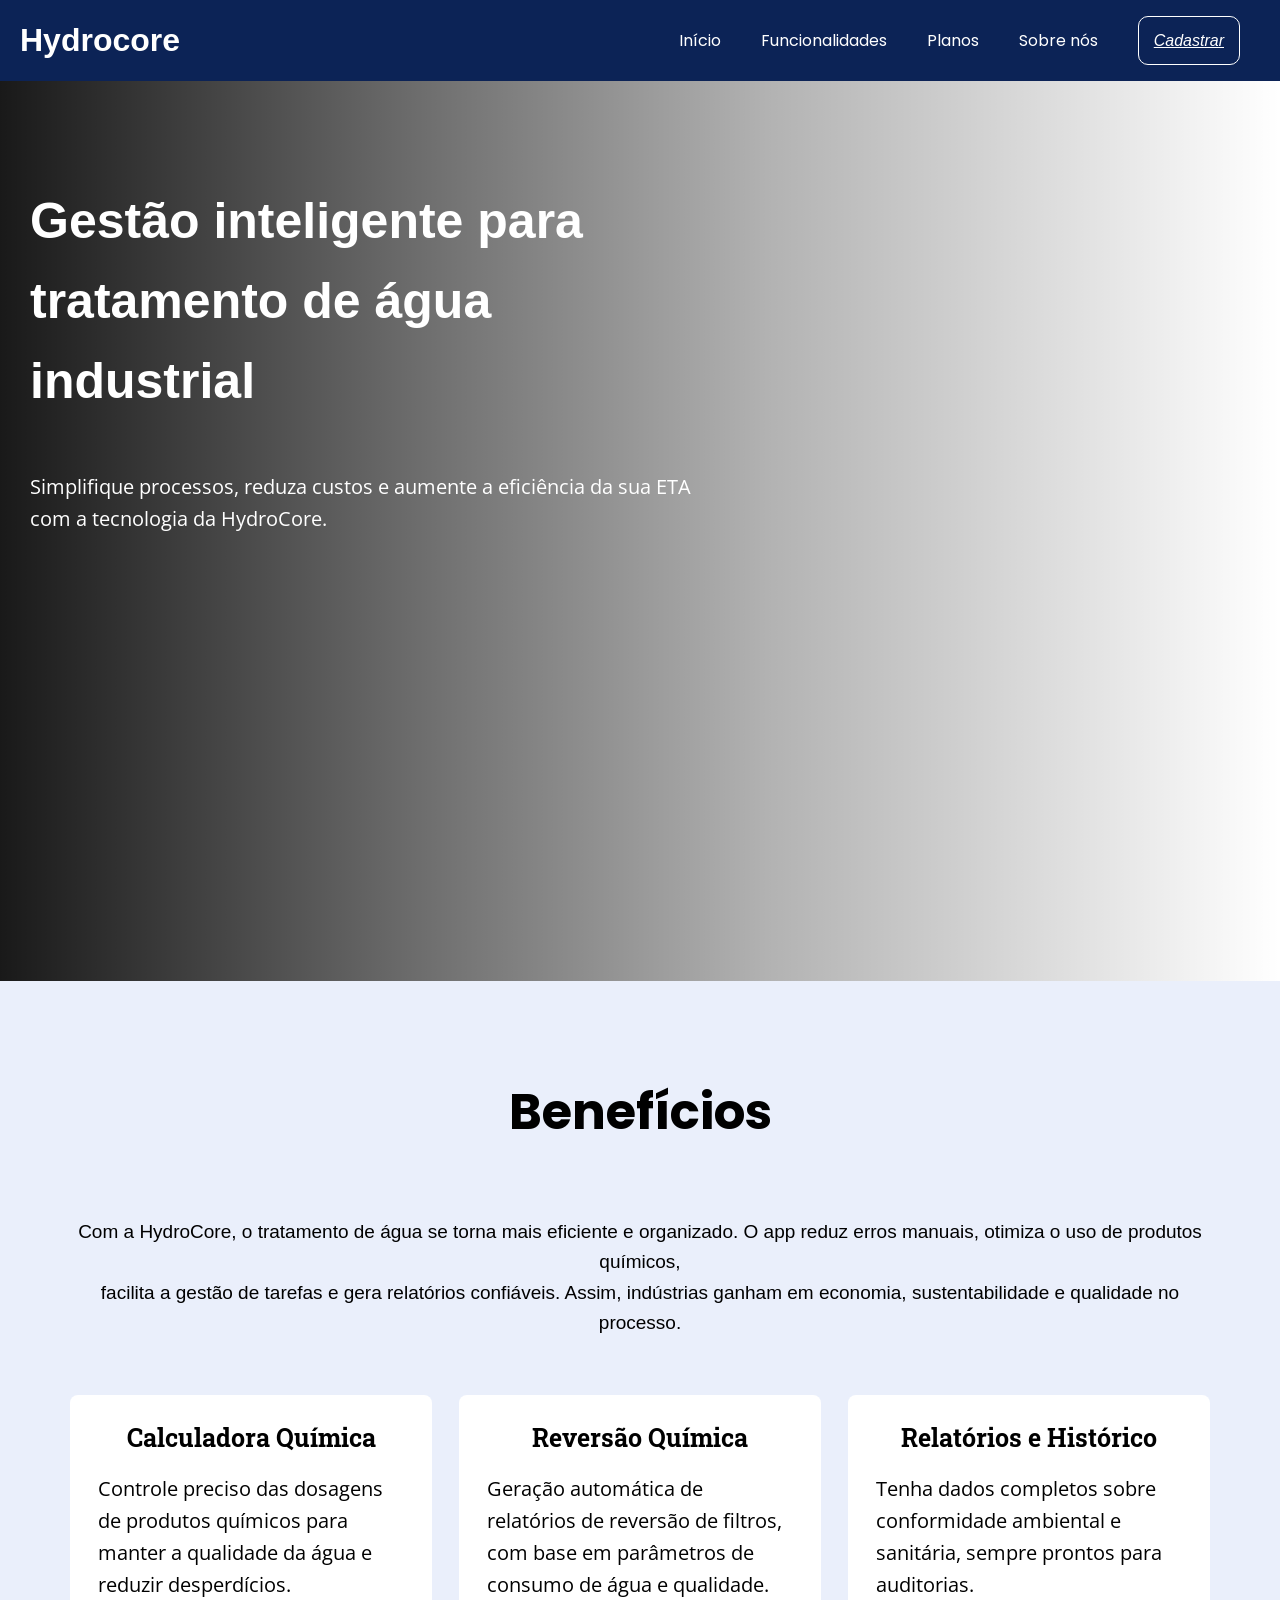
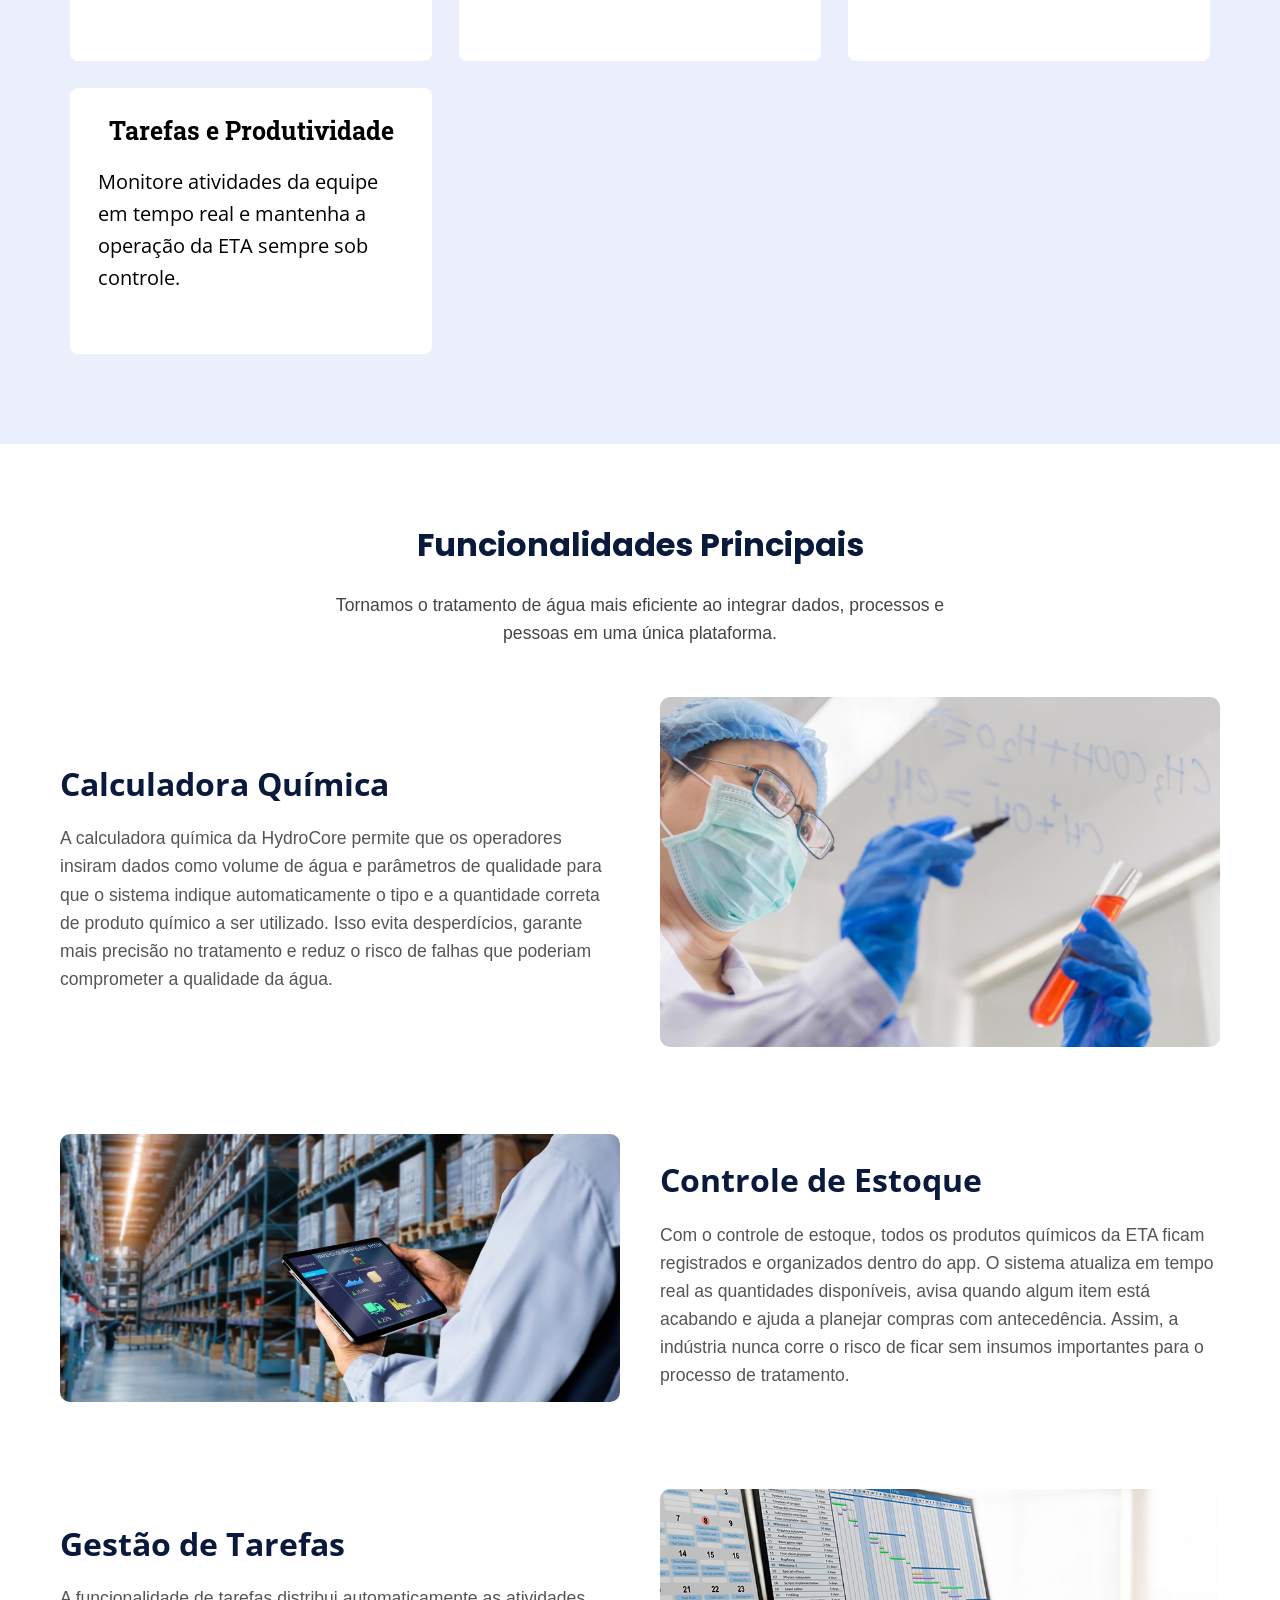
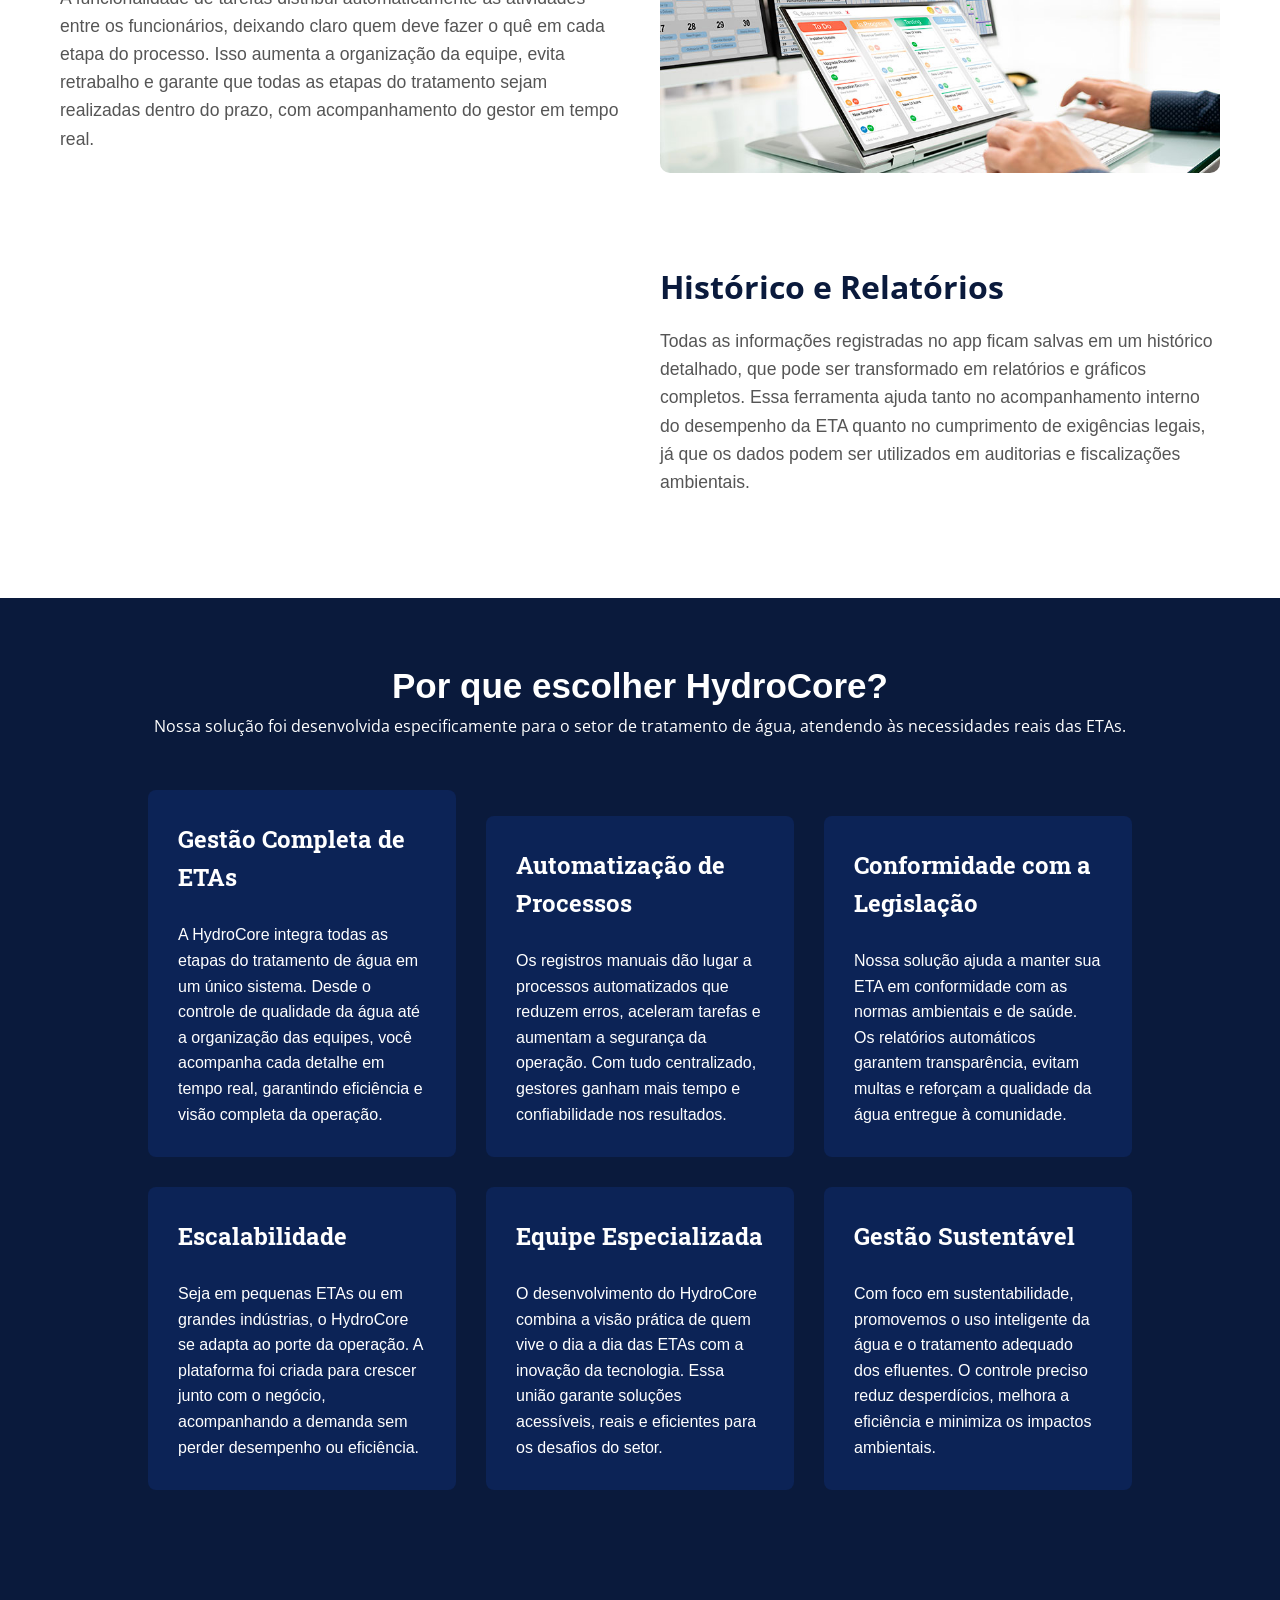
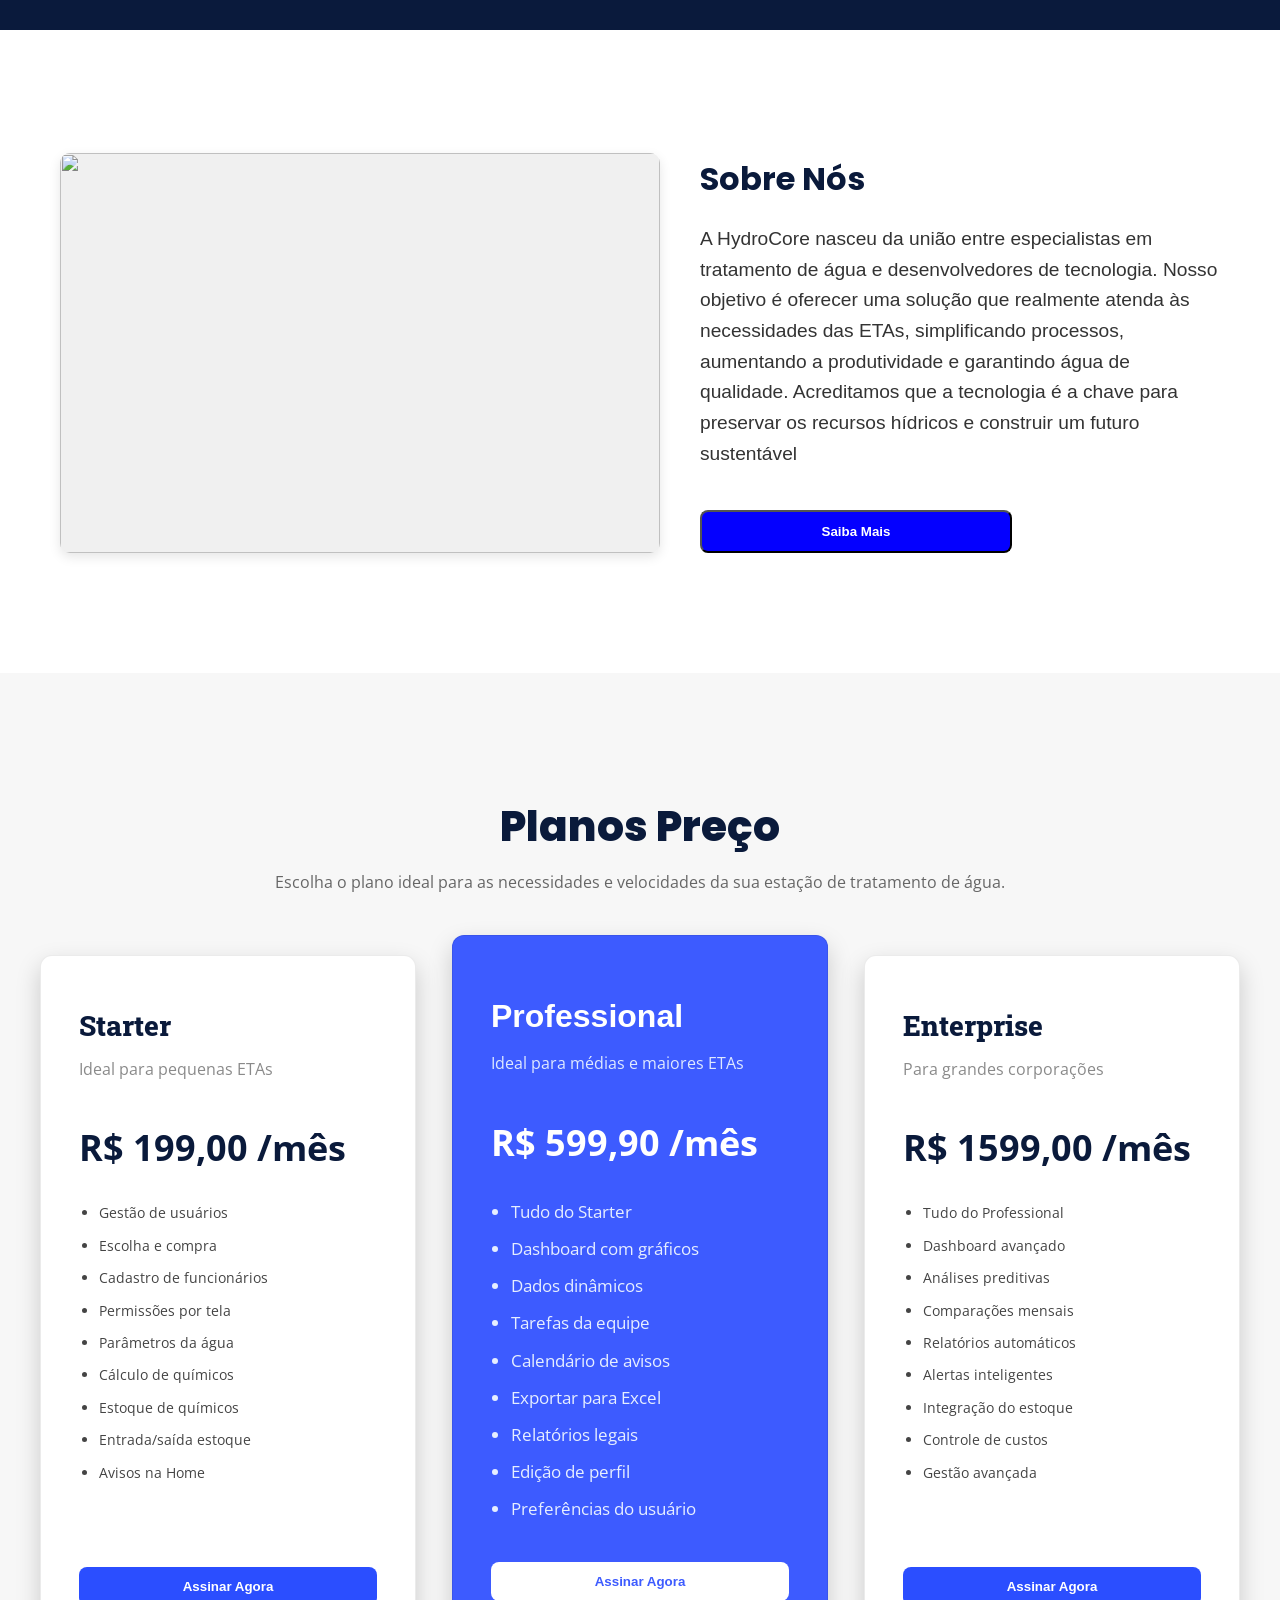
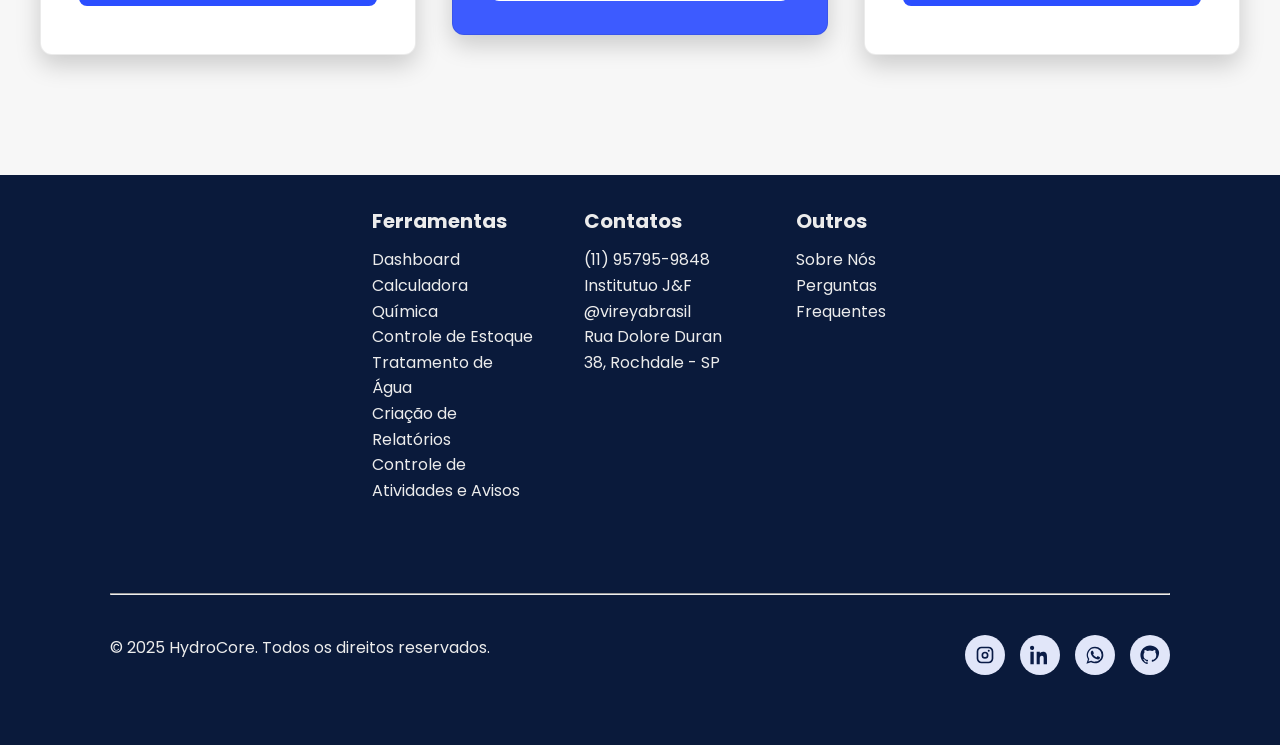
==== index.html @ a2db0eb3 "Corrigindo sobre nos do rodape" ====
<!DOCTYPE html>
<html lang="pt-br">

<head>
    <meta charset="UTF-8">
    <meta name="viewport" content="width=device-width, initial-scale=1.0">
    <title>Vireya | HydroCore</title>
    <link rel="stylesheet" href="assets/css/style.css">
</head>

<body>
    <header>
        <div class="title-logo">
            <h1>Hydrocore</h1>
        </div>
        <div class="topics-head" id="menu">
            <nav>
                <ul>
                    <li><a href="#">Início</a></li>  
                    <li><a href="#funcionalidade-title">Funcionalidades</a></li> 
                    <li><a href="#planos">Planos</a></li>
                    <li><a href="#sobre-nos">Sobre nós</a></li>
                    <li><a id="bottom-cadastro" href="#">Cadastrar</a></li>
                </ul>
            </nav>
        </div>
        <button id="btn-hamb">☰</button>
    </header>
    <main>
        <div class="frame-img">
            <div id="introducao">
                <div class="container-block">
                    <h2>Gestão inteligente para tratamento de água industrial</h2>
                    <p>Simplifique processos, reduza custos e aumente a eficiência da sua ETA com a tecnologia da
                        HydroCore.</p>
                </div>
            </div>
        </div>


        <div id="beneficios">
            <h2>Benefícios</h2>
            <p id="text-expln">Com a HydroCore, o tratamento de água se torna mais eficiente e organizado. O app reduz
                erros manuais, otimiza o uso de produtos químicos, <br>
                facilita a gestão de tarefas e gera relatórios confiáveis. Assim, indústrias ganham em economia,
                sustentabilidade e qualidade no processo.</p>
            <div class="container-beneficios">
                <div class="container-caixa">
                    <h3>Calculadora Química</h3>
                    <p>Controle preciso das dosagens de produtos químicos para manter a qualidade da água e reduzir
                        desperdícios.</p>
                </div>
                <div class="container-caixa">
                    <h3>Reversão Química</h3>
                    <p>Geração automática de relatórios de reversão de filtros, com base em parâmetros de consumo de
                        água e qualidade.</p>
                </div>
                <div class="container-caixa">
                    <h3>Relatórios e Histórico</h3>
                    <p>Tenha dados completos sobre conformidade ambiental e sanitária, sempre prontos para auditorias.
                    </p>
                </div>
                <div class="container-caixa">
                    <h3>Tarefas e Produtividade</h3>
                    <p>Monitore atividades da equipe em tempo real e mantenha a operação da ETA sempre sob controle.</p>
                </div>
            </div>
        </div>

        <section class="funcionalidades-section">
            <h2 id="funcionalidade-title">Funcionalidades Principais</h2>
            <p id="funcionalidade-sub">Tornamos o tratamento de água mais eficiente ao integrar dados, processos e
                pessoas em uma única plataforma.</p>
            <div class="container-funcoes">
                <div class="linha-img-dir">
                    <div id="infos">
                        <h2>Calculadora Química</h2>
                        <p>A calculadora química da HydroCore permite que os operadores insiram dados como volume de
                            água e parâmetros de qualidade
                            para que o sistema indique automaticamente o tipo e a quantidade correta de produto químico
                            a ser utilizado. Isso evita desperdícios,
                            garante mais precisão no tratamento e reduz o risco de falhas que poderiam comprometer a
                            qualidade da água.</p>
                    </div>
                    <div id="img">
                        <img src="assets\imgs\6853976-uma-cientista-asiatica-esta-escrevendo-a-formula-para-calcular-quimica-em-vidro-transparente-em-laboratorio-gratis-foto.jpg" alt="mulher fazendo calculos com quimicos">
                    </div>
                </div>
                <div class="linha-img reverse">
                    <div id="infos">
                        <h2>Controle de Estoque</h2>
                        <p>Com o controle de estoque, todos os produtos químicos da ETA ficam registrados e organizados
                            dentro do app.
                            O sistema atualiza em tempo real as quantidades disponíveis, avisa quando algum item está
                            acabando e ajuda a planejar compras com antecedência.
                            Assim, a indústria nunca corre o risco de ficar sem insumos importantes para o processo de
                            tratamento.</p>
                    </div>
                    <div id="img">
                        <img src="assets\imgs\Sistema-de-gestao-de-estoque-1024x489.jpg.webp" alt="Homen com tablete em um armazem de estoque">
                    </div>
                </div>
                <div class="linha-img-dir">
                    <div id="infos">
                        <h2>Gestão de Tarefas</h2>
                        <p>A funcionalidade de tarefas distribui automaticamente as atividades entre os funcionários,
                            deixando claro quem deve fazer o quê em cada etapa do processo.
                            Isso aumenta a organização da equipe, evita retrabalho e garante que todas as etapas do
                            tratamento sejam realizadas dentro do prazo, com acompanhamento do gestor em tempo real.</p>
                    </div>
                    <div id="img">
                        <img src="assets\imgs\gestao-de-tarefas-em-telas-diferntes-para-acompanhamento-de-projeto.jpg" alt="pessoa fazendo gestão de atividades">
                    </div>
                </div>
                <div class="linha-img reverse">
                    <div id="infos">
                        <h2>Histórico e Relatórios</h2>
                        <p>Todas as informações registradas no app ficam salvas em um histórico detalhado, que pode ser
                            transformado em relatórios e gráficos completos.
                            Essa ferramenta ajuda tanto no acompanhamento interno do desempenho da ETA quanto no
                            cumprimento de exigências legais,
                            já que os dados podem ser utilizados em auditorias e fiscalizações ambientais.</p>
                    </div>
                    <div id="img">
                        <img src="assets/imgs/analyst-uses-computer-dashboard-data-600nw-2285412737.webp" alt="">
                    </div>
                </div>
            </div>
        </section>

        <section id="porque-section">
            <div id="porque">
                <h2>Por que escolher HydroCore?</h2>
                <p>Nossa solução foi desenvolvida especificamente para o setor de tratamento de água, atendendo às
                    necessidades reais das ETAs.</p>
                <div class="grid-porques">
                    <div class="block-porque">
                        <h3>Gestão Completa de ETAs</h3>
                        <br>
                        <p>A HydroCore integra todas as etapas do tratamento de água em um único sistema. Desde o
                            controle de qualidade da água até a organização das equipes, você acompanha cada detalhe em
                            tempo real, garantindo eficiência e visão completa da operação.</p>
                    </div>
                    <div class="block-porque">
                        <h3>Automatização de Processos</h3>
                        <br>
                        <p>Os registros manuais dão lugar a processos automatizados que reduzem erros, aceleram tarefas
                            e aumentam a segurança da operação. Com tudo centralizado, gestores ganham mais
                            tempo e confiabilidade nos resultados.</p>
                    </div>
                    <div class="block-porque">
                        <h3>Conformidade com a Legislação</h3>
                        <br>
                        <p>Nossa solução ajuda a manter sua ETA em conformidade com as normas ambientais e de saúde. Os
                            relatórios automáticos garantem transparência, evitam multas e reforçam a qualidade da água
                            entregue à comunidade.</p>
                    </div>
                    <div class="block-porque">
                        <h3>Escalabilidade</h3>
                        <br>
                        <p>Seja em pequenas ETAs ou em grandes indústrias, o HydroCore se adapta ao porte da operação. A
                            plataforma foi criada para crescer junto com o negócio, acompanhando a demanda sem perder
                            desempenho ou eficiência.</p>
                    </div>
                    <div class="block-porque">
                        <h3>Equipe Especializada</h3>
                        <br>
                        <p>O desenvolvimento do HydroCore combina a visão prática de quem vive o dia a dia das ETAs com
                            a inovação da tecnologia. Essa união garante soluções acessíveis, reais e eficientes para os
                            desafios do setor.</p>
                    </div>
                    <div class="block-porque">
                        <h3>Gestão Sustentável</h3>
                        <br>
                        <p>Com foco em sustentabilidade, promovemos o uso inteligente da água e o tratamento adequado
                            dos efluentes. O controle preciso reduz desperdícios, melhora a eficiência e minimiza os
                            impactos ambientais.</p>
                    </div>
                </div>
            </div>
        </section>


        <div id="sobre-nos">
            <img id="img-nos" src="assets/imgs/Imagem do WhatsApp de 2025-09-05 à(s) 16.04.10_f34500b8.jpg" alt="">
            <div class="sobrenos-content">
                <h2>Sobre Nós</h2>
                <p>A HydroCore nasceu da união entre especialistas em tratamento de água e desenvolvedores de
                    tecnologia. Nosso objetivo é oferecer uma solução que realmente atenda às necessidades das ETAs,
                    simplificando processos, aumentando a produtividade e garantindo água de qualidade. Acreditamos que
                    a tecnologia é a chave para preservar os recursos hídricos e construir um futuro sustentável</p>
                    <button id="bottom-saibamais">Saiba Mais</button>
        </div>
            
        </div>

        <div id="planos">
            <div class="container-planos">
                <h2>Planos Preço</h2>
                <p>Escolha o plano ideal para as necessidades e velocidades da sua estação de tratamento de água.</p>
                <div class="grid-planos">
                    <div class="card-assinar">
                        <h3>Starter</h3>
                        <p>Ideal para pequenas ETAs</p>
                        <p id="preco">R$ 199,00 /mês</p>
                        <ul>
                            <li>Gestão de usuários</li>
                            <li>Escolha e compra</li>
                            <li>Cadastro de funcionários</li>
                            <li>Permissões por tela</li>
                            <li>Parâmetros da água</li>
                            <li>Cálculo de químicos</li>
                            <li>Estoque de químicos</li>
                            <li>Entrada/saída estoque</li>
                            <li>Avisos na Home</li>
                        </ul>
                        <button>Assinar Agora</button>

                    </div>
                    <div class="card-assinar-highlit">
                        <h3>Professional</h3>
                        <p>Ideal para médias e maiores ETAs</p>
                        <p id="preco">R$ 599,90 /mês</p>
                        <ul>
                            <li>Tudo do Starter</li>
                            <li>Dashboard com gráficos</li>
                            <li>Dados dinâmicos</li>
                            <li>Tarefas da equipe</li>
                            <li>Calendário de avisos</li>
                            <li>Exportar para Excel</li>
                            <li>Relatórios legais</li>
                            <li>Edição de perfil</li>
                            <li>Preferências do usuário</li>
                        </ul>
                        <button>Assinar Agora</button>
                    </div>

                    <div class="card-assinar">
                        <h3>Enterprise</h3>
                        <p>Para grandes corporações</p>
                        <p id="preco">R$ 1599,00 /mês</p>
                        <ul>
                            <li>Tudo do Professional</li>
                            <li>Dashboard avançado</li>
                            <li>Análises preditivas</li>
                            <li>Comparações mensais</li>
                            <li>Relatórios automáticos</li>
                            <li>Alertas inteligentes</li>
                            <li>Integração do estoque</li>
                            <li>Controle de custos</li>
                            <li>Gestão avançada</li>
                        </ul>
                        <button>Assinar Agora</button>
                    </div>
                </div>
            </div>
        </div>

    </main>


    <footer>
        <div class="grid-footer">
            <div class="links-grid">
                <img id="img-foot" src="assets/imgs/Group 1.png" alt="">
                <nav id="nav-footer">
                    <p id="title-points">Ferramentas</p>
                    <ul>
                        <li>Dashboard</li>
                        <li>Calculadora Química</li>
                        <li>Controle de Estoque</li>
                        <li>Tratamento de Água</li>
                        <li>Criação de Relatórios</li>
                        <li>Controle de Atividades e Avisos</li>
                    </ul>
                </nav>
                <nav id="nav-footer">
                    <p id="title-points">Contatos</p>
                    <ul>
                        <li>(11) 95795-9848</li>
                        <li>Institutuo J&F</li>
                        <li>@vireyabrasil</li>
                        <li>Rua Dolore Duran 38, Rochdale - SP</li>
                    </ul>
                </nav>
                
                <nav id="nav-footer">
                    <p id="title-points">Outros</p>
                    <ul>
                        <li>Sobre Nós</li>
                        <li>Perguntas Frequentes</li>

                    </ul>
            </div>

            <hr>
            <div class="rodape-footer">
                <div id="direitos-cont">
                    <p>© 2025 HydroCore. Todos os direitos reservados.</p>
                </div>
                <div id="icones-midias">
                    <div id="dist-icon">
                        <a href="https://instagram.com" id="icon" target="_blank" class="icon">
                            <svg xmlns="http://www.w3.org/2000/svg" viewBox="0 0 24 24">
                                <path
                                    d="M7.8 2h8.4A5.8 5.8 0 0 1 22 7.8v8.4A5.8 5.8 0 0 1 16.2 22H7.8A5.8 5.8 0 0 1 2 16.2V7.8A5.8 5.8 0 0 1 7.8 2Zm0 2C6 4 4 6 4 7.8v8.4C4 18 6 20 7.8 20h8.4c1.8 0 3.8-2 3.8-3.8V7.8C20 6 18 4 16.2 4H7.8Zm8.7 1.6a1.2 1.2 0 1 1 0 2.4 1.2 1.2 0 0 1 0-2.4Zm-4.5 2.4a4.2 4.2 0 1 1 0 8.4 4.2 4.2 0 0 1 0-8.4Zm0 2a2.2 2.2 0 1 0 0 4.4 2.2 2.2 0 0 0 0-4.4Z" />
                            </svg>
                        </a>
                    </div>

                    <!-- LinkedIn -->
                    <div id="dist-icon">
                        <a href="https://linkedin.com" id="icon" target="_blank" class="icon">
                            <svg xmlns="http://www.w3.org/2000/svg" viewBox="0 0 24 24">
                                <path
                                    d="M4.98 3.5c0 1.38-1.11 2.5-2.48 2.5A2.5 2.5 0 0 1 0 3.5C0 2.12 1.11 1 2.5 1S5 2.12 5 3.5zM.5 23h4V7.98h-4V23zM8 7.98h3.8v2.06h.05c.53-1 1.83-2.06 3.77-2.06 4.03 0 4.77 2.65 4.77 6.1V23h-4v-6.52c0-1.56-.03-3.57-2.17-3.57-2.18 0-2.51 1.7-2.51 3.46V23H8V7.98z" />
                            </svg>
                        </a>
                    </div>

                    <!-- WhatsApp -->
                    <div id="dist-icon">
                        <a href="https://wa.me/5511999999999" id="icon" target="_blank" class="icon">
                            <svg xmlns="http://www.w3.org/2000/svg" viewBox="0 0 24 24">
                                <path
                                    d="M17.47 14.3c-.27-.14-1.63-.8-1.88-.9-.25-.09-.43-.14-.62.14-.19.27-.71.9-.88 1.08-.16.18-.33.2-.6.07-.27-.14-1.14-.42-2.18-1.35-.8-.71-1.34-1.6-1.5-1.87-.16-.27-.02-.42.12-.55.12-.12.27-.33.41-.49.14-.16.18-.27.27-.45.09-.18.05-.34-.02-.48-.07-.14-.62-1.5-.85-2.05-.22-.53-.45-.46-.62-.47h-.53c-.18 0-.48.07-.73.34-.25.27-.96.94-.96 2.3 0 1.36.98 2.67 1.12 2.85.14.18 1.93 2.95 4.68 4.14.65.28 1.15.45 1.55.58.65.21 1.23.18 1.69.11.52-.08 1.63-.67 1.86-1.31.23-.64.23-1.19.16-1.31-.07-.12-.25-.2-.52-.34ZM12.01 2a9.95 9.95 0 0 0-8.5 15.1l-1.8 5.28 5.44-1.78a9.96 9.96 0 0 0 4.86 1.23h.01c5.5 0 9.97-4.47 9.98-9.96A9.95 9.95 0 0 0 12 2Zm0 18.2c-1.53 0-3.04-.41-4.36-1.18l-.31-.18-3.23 1.05 1.06-3.12-.2-.32A7.96 7.96 0 0 1 12 4.03a7.95 7.95 0 0 1 0 15.9Z" />
                            </svg>
                        </a>
                    </div>

                    <!-- GitHub -->
                    <div id="dist-icon">
                        <a href="https://github.com" target="_blank" id="icon" class="icon">
                            <svg xmlns="http://www.w3.org/2000/svg" viewBox="0 0 24 24">
                                <path
                                    d="M12 .5C5.7.5.5 5.7.5 12c0 5.1 3.3 9.4 7.9 10.9.6.1.8-.2.8-.5v-1.7c-3.2.7-3.9-1.5-3.9-1.5-.5-1.3-1.2-1.7-1.2-1.7-1-.7.1-.7.1-.7 1.1.1 1.7 1.2 1.7 1.2 1 .1.7 2.2 3.7 1.6v-1.6c-2.6-.3-5.3-1.3-5.3-6 0-1.3.5-2.3 1.2-3.2-.1-.3-.5-1.4.1-2.9 0 0 1-.3 3.3 1.2a11.5 11.5 0 0 1 6 0c2.3-1.5 3.3-1.2 3.3-1.2.6 1.5.2 2.6.1 2.9.8.9 1.2 1.9 1.2 3.2 0 4.7-2.7 5.7-5.3 6v1.7c0 .3.2.6.8.5 4.6-1.5 7.9-5.8 7.9-10.9C23.5 5.7 18.3.5 12 .5Z" />
                            </svg>
                        </a>
                    </div>
                </div>
            </div>

        </div>
    </footer>
</body>

</html>
<script>
    const btn = document.getElementById("btn-hamb");
    const menu = document.getElementById("menu");

    btn.addEventListener("click", () => {
        menu.classList.toggle("mostrar");
    });
</script>
---- assets/css/style.css ----
@import url('https://fonts.googleapis.com/css2?family=Montserrat:wght@400;700&family=Open+Sans:wght@300;400;600&family=Poppins:wght@400;700&family=Lora:wght@400;700&family=Roboto+Slab:wght@400;600&display=swap');


:root{
    --azul-escuro: #0a1a3c;
    --branco: #f0f0f0;
}

*{
    margin: 0;
    padding: 0;
    top: 0;
    box-sizing: border-box;

}
html {
    scroll-behavior: smooth;
}  

h1,
h2,
h3,
h4,
h5,
h6 {
    font-family: 'Arial', serif;
    margin-top: 0;
}
body{
    line-height: 1.6;
    font-family: 'Open Sans', sans-serif;
}



header{
    background-color:#0c2356;
    position: sticky;
    top: 0;
    display: flex;
    justify-content: space-between;
    align-items: center;
    padding: 15px 20px;
    color: white;
    z-index: 10; /* Para ficar sempre por cima*/
    font-family: 'Poppins', sans-serif;

}
#btn-hamb {
    font-size: 24px;
    background: none;
    border: none;
    color: white;
    cursor: pointer;
    display: none;
}

.topics-head ul{
    display: flex;
    justify-content: space-between;
    list-style: none;
    color: white;
}
.topics-head li{
   padding: 0 20px;
   text-decoration: none;
}
.topics-head a{
    text-decoration: none;
    color: white;
}
#bottom-cadastro{
    font-style: oblique;
    text-decoration: underline;
    padding: 15px;
    border: 1px white solid;
    border-radius: 10px;
    font-family: 'Outfit', sans-serif;
}
@media (max-width: 768px) {
    .topics-head {
        display: none;
        position: absolute;
        top: 70px;
        right: 20px;
        background:#0a1a3c;
        padding: 15px;
        border-radius: 10px;
    }

    .topics-head ul {
        flex-direction: column;
        gap: 10px;
    }

    #btn-hamb {
        display: block; 
    }

    .topics-head.mostrar {
        display: block; 
    }
}




.frame-img{
    background-image: url(/assets/imgs/fotoheader.png);
    background-color: rgba(0, 255, 255, 0);
    align-items: center;
    background-size: cover;
    background-position: center; 
    justify-content: center;
    align-items: center;  
    min-height: 100vh;

}

#introducao{
    background: linear-gradient(to right, rgba(0,0,0,0.9) 0%, rgba(0,0,0,0.6) 30%, rgba(0,0,0,0.3) 60%, rgba(0,0,0,0) 100%);
    color: white;
    width: 100%;
    height: 500px;
    min-height: 100vh;
}
.container-block{
    padding-top: 100px;
    padding-left: 30px;
    max-width: 700px;
     font-family: 'Lora', serif;
}
.container-block h2{
    font-size: 50px;
}
.container-block p{
    margin-top: 50px;
    font-size: 20px;
    font-family: 'Open Sans', sans-serif;
}



#beneficios{
    padding: 2% 70px 90px; /* Top, Left/Right, Bottom */
    text-align: center;
    background-color: #eaeffb; /* Cor de fundo igual ao do Código 2 */
    width: 100%;
}
#beneficios h2{
    font-size: 50px;
    font-family: 'Poppins', sans-serif;
    padding: 65px 0px;
}
#text-expln{
    font-size: 19px;
    font-family: Arial, sans-serif;


}
.container-beneficios{
    display: grid;
    grid-template-columns: repeat(auto-fit, minmax(280px, 1fr));
    gap: 27px;
    margin-top:5%;
}

.container-caixa{
    margin: auto;
    background-color: #fff;
    padding: 28px;
    border-radius: 8px;
    text-align: left;
    padding-bottom: 60px;
}
.container-caixa h3{
    font-size: 25px;
    font-family: 'Roboto Slab', serif;
    text-align: center;
    padding-bottom: 20px;
    line-height: 30px;

}

.container-caixa p {
    font-size: 20px;
    height: auto;
    overflow: hidden;

}


/* ======================= Funcionalidades ======================= */

.funcionalidades-section {
    max-width: 1200px;
    margin: 0 auto;
    padding: 60px 20px;
    font-family: Arial, sans-serif;
    padding-bottom: 8%;
}
  
.funcionalidades-section h2 {
    font-size: 2rem;
    font-family: 'Poppins', sans-serif;
    margin-bottom: 20px;
    color: #0a1a3c;   
}

#funcionalidade-title{
    text-align: center;
    padding-top: 15px;
}
#funcionalidade-sub{
    width: 55%;
    text-align: center;
    margin: 0 auto;
    padding-bottom: 50px; /*entre o sub e imagem*/
}
  
.funcionalidades-section > p {
    max-width: 800px;
    margin-bottom: 50px;
    color: #444;
    font-size: 1.1rem;
}
  
.container-funcoes {
    display: grid;
    gap: 80px;
}
  
.linha-img-dir,
.linha-img {
    display: grid;
    grid-template-columns: repeat(auto-fit, minmax(300px, 1fr));
    align-items: center;
    gap: 40px;
}
  
#infos h2 {
    font-size: 2rem;
    font-family: 'Open Sans', sans-serif;
    margin-bottom: 15px;
    color: #0a1a3c;
}
  
#infos p {
    font-size: 1.1rem;
    font-family: 'Opens Sans', sans-serif;
    line-height: 1.6;
    color: #555;
}
  
  
#img img {
    width: 100%;
    border-radius: 10px;
    object-fit: cover;
    max-height: 350px;
}
  
  /* Reverso (imagem à esquerda, texto à direita) */
.reverse {
    direction: rtl; /* inverte a ordem da linha */
}
  
.reverse > * {
    direction: ltr; /* mantém o texto normal */
}


/* ======================= Porque ======================= */
  
#porque{
    max-width: 1200px;
    margin: 0 auto;
    padding: 60px 20px;
    text-align: center;
    width: 80%;
    color: white;
}
#porque h2{
    font-size: 35px;
}
#porque-section{
    background-color: var(--azul-escuro);
    padding-bottom: 80px;
    margin-bottom: 8%;
}
.grid-porques{
    display: grid;
    grid-template-columns: repeat(auto-fit, minmax(300px, 1fr));
    gap: 30px;
    margin-top: 50px;
}
.block-porque{
    margin-top: auto;
    background-color: #0c2356;
    padding: 30px;
    border-radius: 8px;
    text-align: left;
    color: #fff;
    transition: transform 0.3s ease, background-color 0.3s ease; /* transition sempre na classe normal, e não no hover */
}


.block-porque h3{
    font-family: 'Roboto Slab', serif;
}
.block-porque:hover p { /*pro h3 e p mudarem de cor ao passar o mouse*/
    color: #0A1C47;
}

.block-porque:hover {
    background-color: white;
    color: #0A1C47;
    transform: scale(1.10);
}

.block-porque h3 {
    font-size: 1.5em;
    color: var(--text-light);
}

.block-porque p {
    font-size: 1em;
    font-family: Arial, sans-serif;
}






#sobre-nos {
    display: flex;
    align-items: center;
    justify-content: center;
    gap: 40px; 
    max-width: 1200px;
    margin: 0 auto;
    padding: 20px;
    padding-bottom: 120px;
}
#img-nos {
    width: 600px;
    height: 400px;
    object-fit: cover; 
    border-radius: 10px;
    background-color: #f0f0f0;
    box-shadow: 0 4px 12px rgba(0, 0, 0, 0.1);
}
.sobrenos-content {
    flex: 1;
    color: #333;
}

.sobrenos-content h2 {
    font-size: 2rem;
    font-family: 'Poppins';
    color: #0a1a3b;
    margin-bottom: 20px;
}
.sobrenos-content p {
    font-size: 1.2rem;
    font-family: "Arial";
    line-height: 1.6;
}
#bottom-saibamais {
        background: #0400ff;
        color: #ffffff;
        padding: 12px;
        border-radius: 8px;
        cursor: pointer;
        font-weight: 800;
        margin-top: 40px;
        width: 60%;
}

@media (max-width: 768px) {
    #sobre-nos {
        flex-direction: column;
        text-align: center;
    }

    #img-nos {
        width: 100%;
        height: auto;
    } 

}

#planos{
    background-color: #F7F7F7;
    padding-top: 120px;
    padding-bottom: 100px;
}

.container-planos {
    text-align: center;
    margin: 0px auto;
    max-width: 1200px;
}

.container-planos h2 {
    font-size: 42px;
    font-family: 'Poppins', sans-serif;
    color: #0a1a3b;
    margin-bottom: 10px;
    font-weight: 800;
}

.container-planos p {
    color: #666;
    margin-bottom: 40px;
    font-size: 16px;
}

.grid-planos {
    display: flex;
    justify-content: center;
    align-items: flex-start;
    gap: 36px;
}
.card-assinar {
    border-radius: 12px;
    padding: 48px 38px;
    width: 380px;
    height: 700px;
    box-shadow: 0 10px 24px rgba(0,0,0,0.18);
    text-align: left;
    margin-top: -6px;
    border: 1px solid rgba(0,0,0,0.08);
    margin-top: 20px;
    background-color: white;
    margin-bottom: 20px;
}

.card-assinar h3 {
    font-size: 28px;
    font-family: 'Roboto Slab', serif;
    color: #0a1a3b;
    margin-bottom: 8px;
    font-weight: 800;
}

.card-assinar p:first-of-type {
    color: #8a8a8a;
    margin-bottom: 28px;
}

.card-assinar #preco {
    font-size: 36px;
    font-weight: 700;
    color: #0a1a3b;
    margin: 8px 0 26px;
}

.card-assinar ul {
    list-style: disc;
    padding-left: 20px;
    margin-bottom: 26px;
    color: #444;
}

.card-assinar li {
    font-family: 'Open Sans', sans-serif;
    margin-bottom: 10px;
    font-size: 14px;
}

.card-assinar button {
    background: #2b4eff;
    color: #fff;
    border: none;
    padding: 12px;
    border-radius: 8px;
    width: 100%;
    cursor: pointer;
    font-weight: 700;
    margin-top: auto;    /* empurra para o final do card */
}

/* card do meio - maior e em destaque */
.card-assinar-highlit {
    background: #3d5bff;
    color: #fff;
    border-radius: 12px;
    padding: 55px 38px;
    width: 380px;
    height: 700px;
    box-shadow: 0 10px 24px rgba(0,0,0,0.18);
    text-align: left;
    margin-top: -6px;
    border: 1px solid rgba(0,0,0,0.08);
    margin-top: 0px;

}
.card-assinar,
.card-assinar-highlit {
    display: flex;
    flex-direction: column; /* empilha */
}

.card-assinar button,
.card-assinar-highlit button {
    margin-top: auto; /* empurra pro rodapé */
    align-self: center; /* centraliza horizontal */
}   

.card-assinar-highlit h3 {
    font-size: 32px;
    margin-bottom: 8px;
    font-weight: 900;
}

.card-assinar-highlit p:first-of-type {
    color: #dfe9ff;
    margin-bottom: 30px;
}

.card-assinar-highlit #preco {
    font-size: 36px;
    font-weight: 700;
    margin: 8px 0 26px;
    color: #fff;
}

.card-assinar-highlit ul {
    list-style: disc;
    padding-left: 20px;
    margin-bottom: 30px;
    color: #e6eeff;
}

.card-assinar-highlit li {
    margin-bottom: 10px;
    font-size: 17px;
}

.card-assinar-highlit button {
    background: #ffffff;
    color: #3d5bff;
    border: none;
    padding: 12px;
    border-radius: 8px;
    width: 100%;
    cursor: pointer;
    font-weight: 800;
}


@media (max-width: 768px) {
    .grid-planos {
        flex-direction: column;
        gap: 20px;
    }


    .card-assinar p:first-of-type,
    .card-assinar ul,
    .card-assinar-highlit p:first-of-type,
    .card-assinar-highlit ul {
        display: none;
    }

    .card-assinar, 
    .card-assinar-highlit {
        width: 100%;
        height: 200px;
        padding: 20px;
        text-align: center;
    }

    .card-assinar h3,
    .card-assinar-highlit h3 {
        font-size: 22px;
    }

    .card-assinar #preco,
    .card-assinar-highlit #preco {
        font-size: 24px;
    }
}




.links-grid{
    display: grid;
    grid-template-columns: repeat(5,1fr);
    padding-bottom: 90px;
    color: rgb(236, 236, 236);
}
.grid-footer{
    background-color:#0a1a3b;
    padding: 30px 110px;
    color: rgb(236, 236, 236);
    font-family: 'Poppins', sans-serif;
}
#nav-footer{
    margin-left: 50px; /*Tentando Diminuir as linhas*/
}

#nav-footer li{
    list-style: none;
}
.rodape-footer{
    padding: 40px 0px;
    display: flex;
    justify-content: space-between;
}
#icones-midias{
    display: flex;
    justify-content: space-around;


}
#icon {
    width: 40px;
    height: 40px;
    background: #E1E6F9;
    border-radius: 50%;
    display: flex;
    align-items: center;
    justify-content: center;
    transition: 0.3s;

}

#icon svg {
    width: 20px;
    height: 20px;
    fill: #0A1C47;
}

#icon:hover {
    background: #4460F6; /* muda a cor no hover */
}

#icon:hover svg {
    fill: #fff; /* deixa o ícone branco no hover */
}

#dist-icon{
    margin-left: 15px;
}
#title-points{
    font-size: 20px;
    font-weight: bold;
    margin-bottom: 10px;
}


@media (max-width: 768px) {
    .links-grid{
        display: grid;
        grid-template-columns: repeat(1,1fr);
        padding-bottom: 90px;
        color: rgb(236, 236, 236);
        
    }
    #nav-footer{

        text-align: center;
        margin: 0 auto;
        margin-bottom: 50px;
    }
    #img-foot{
        margin: 0 auto;
        margin-bottom: 50px;
    }
    #icones-midias{
        display: grid;
        grid-template-columns: repeat(1,1fr);
        gap: 20px;
    }
}
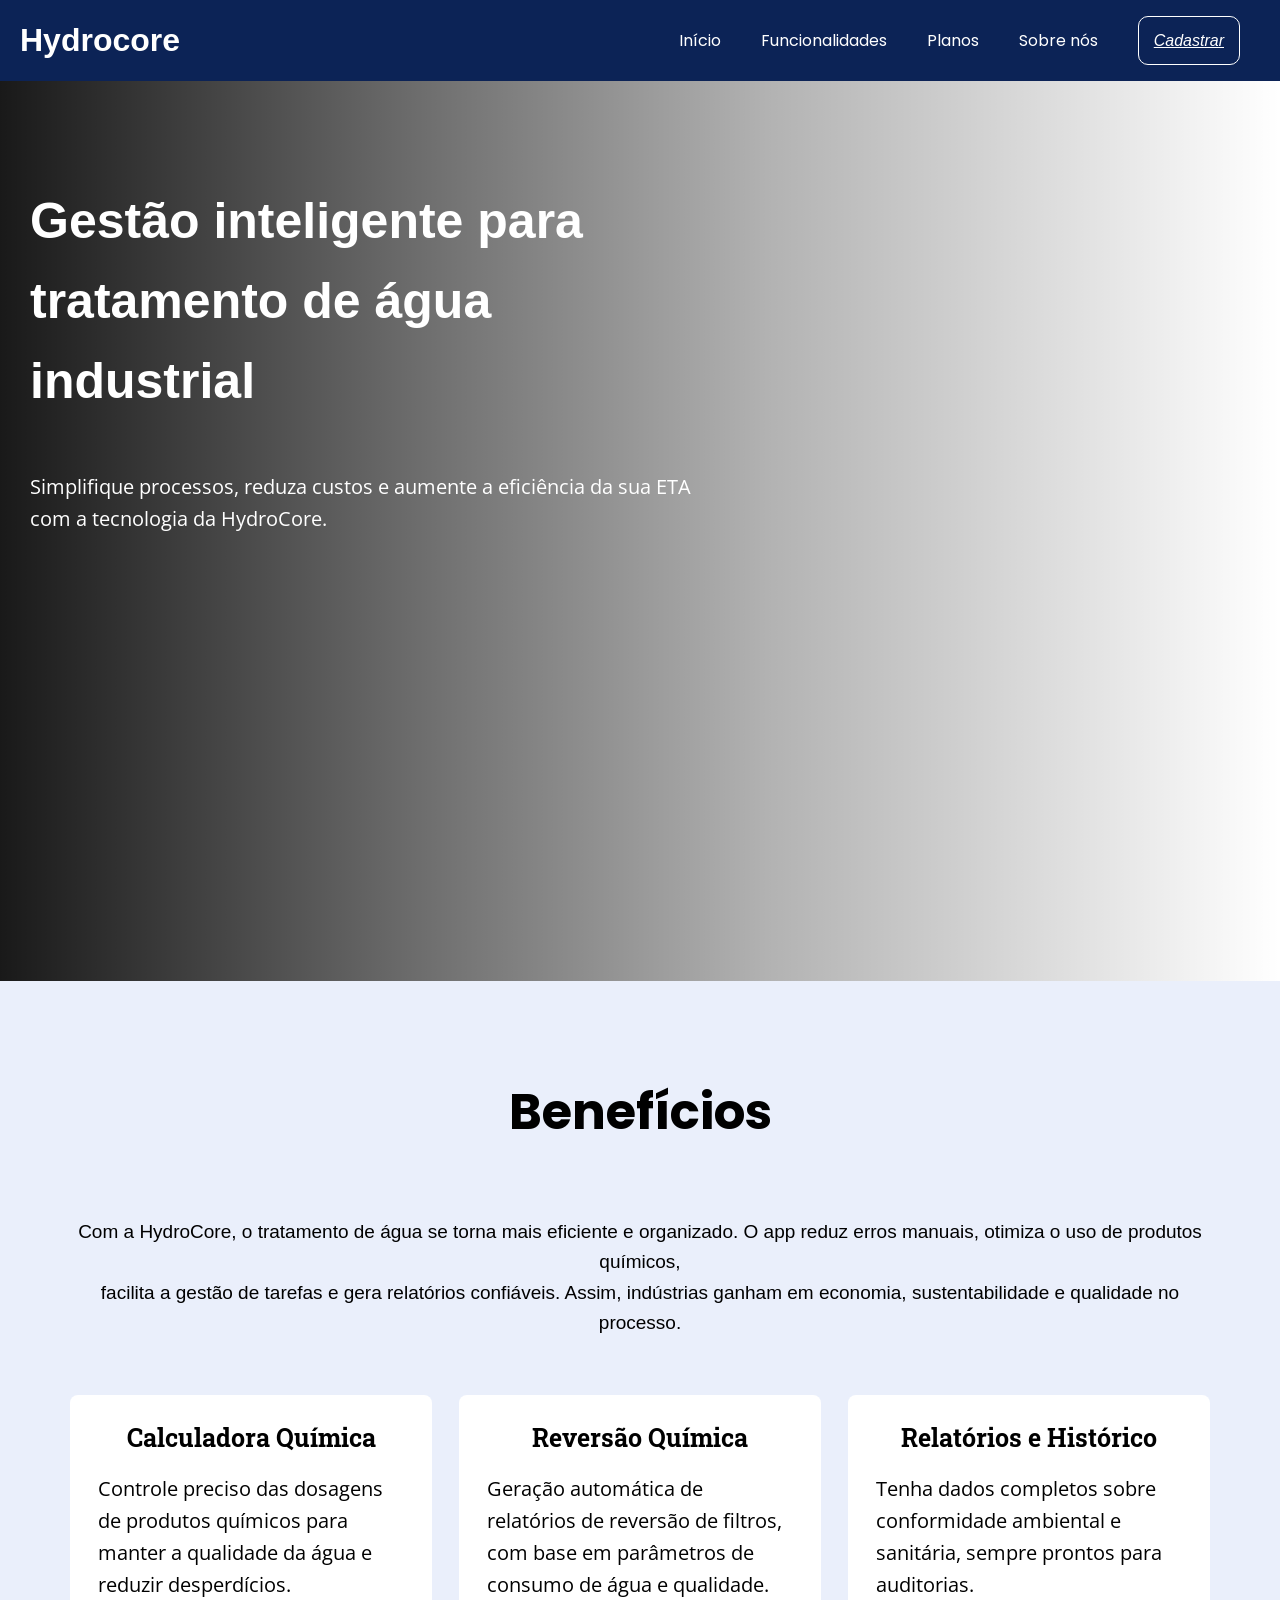
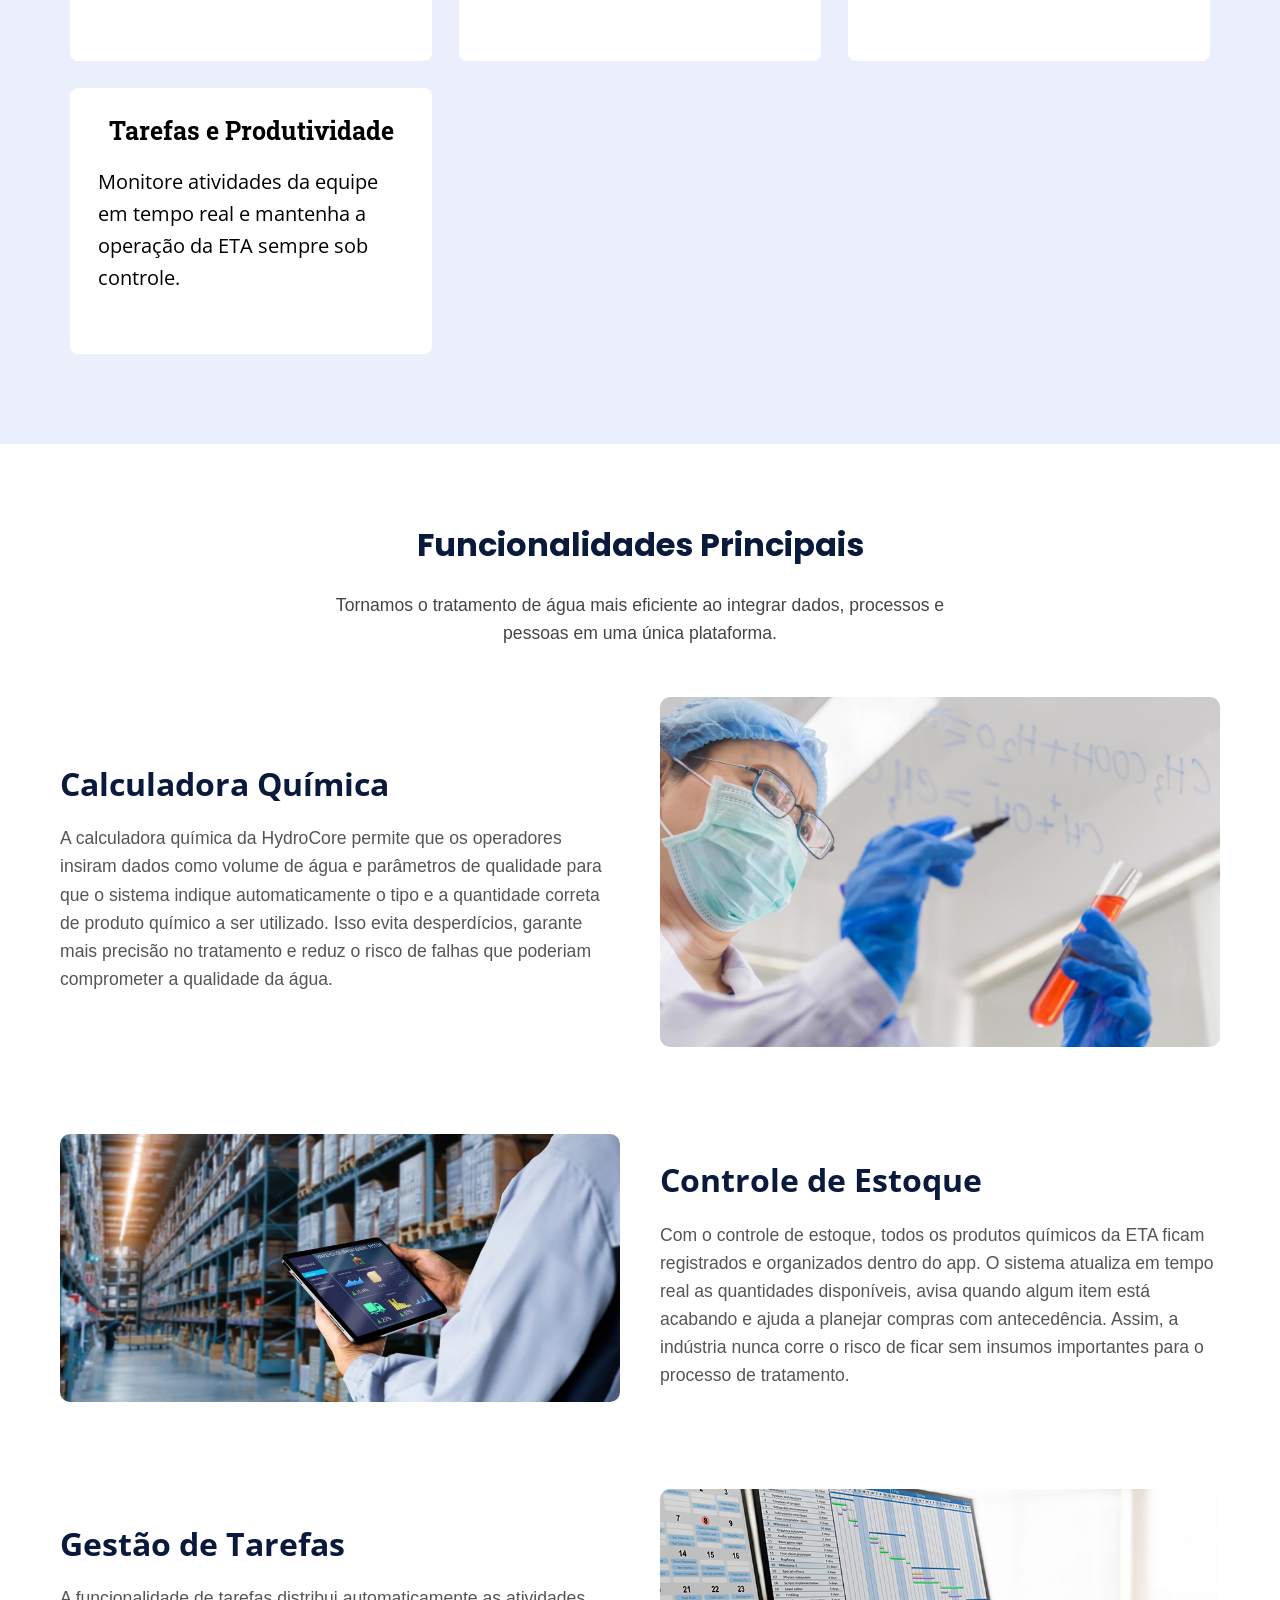
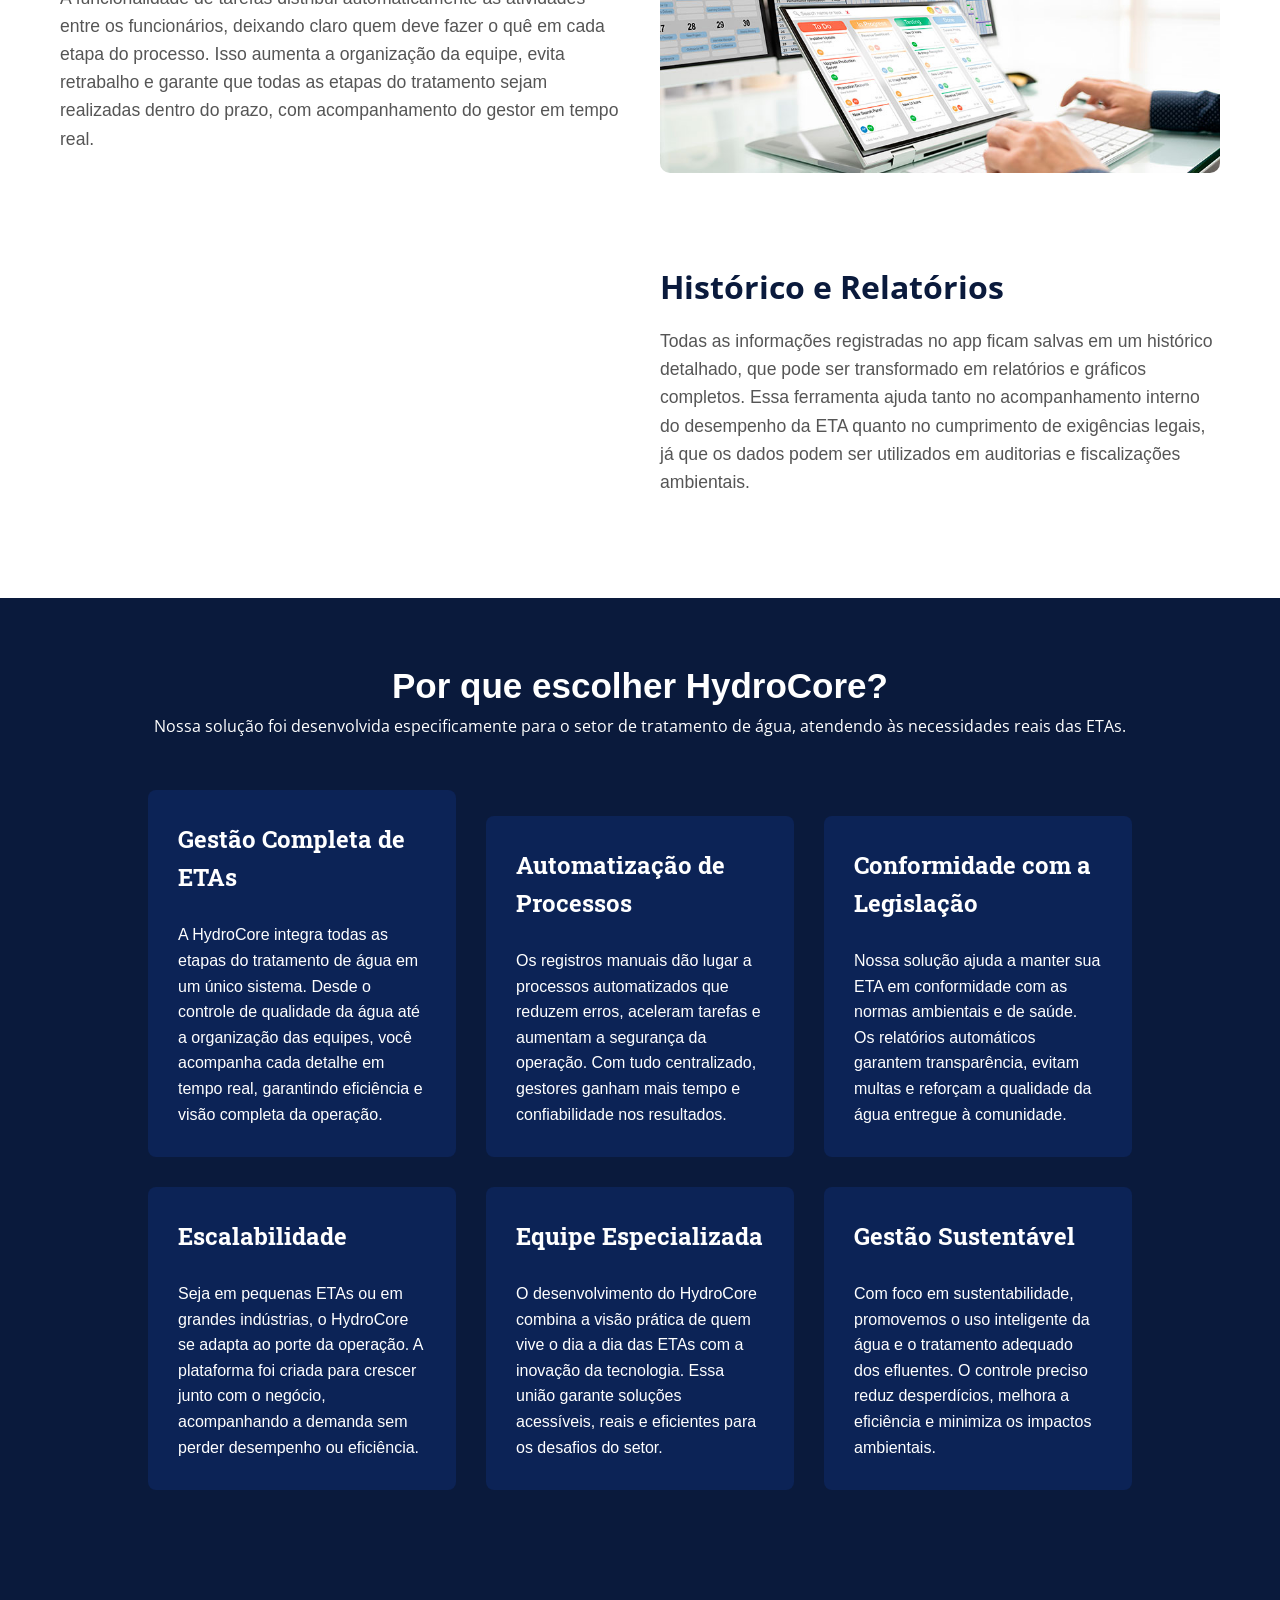
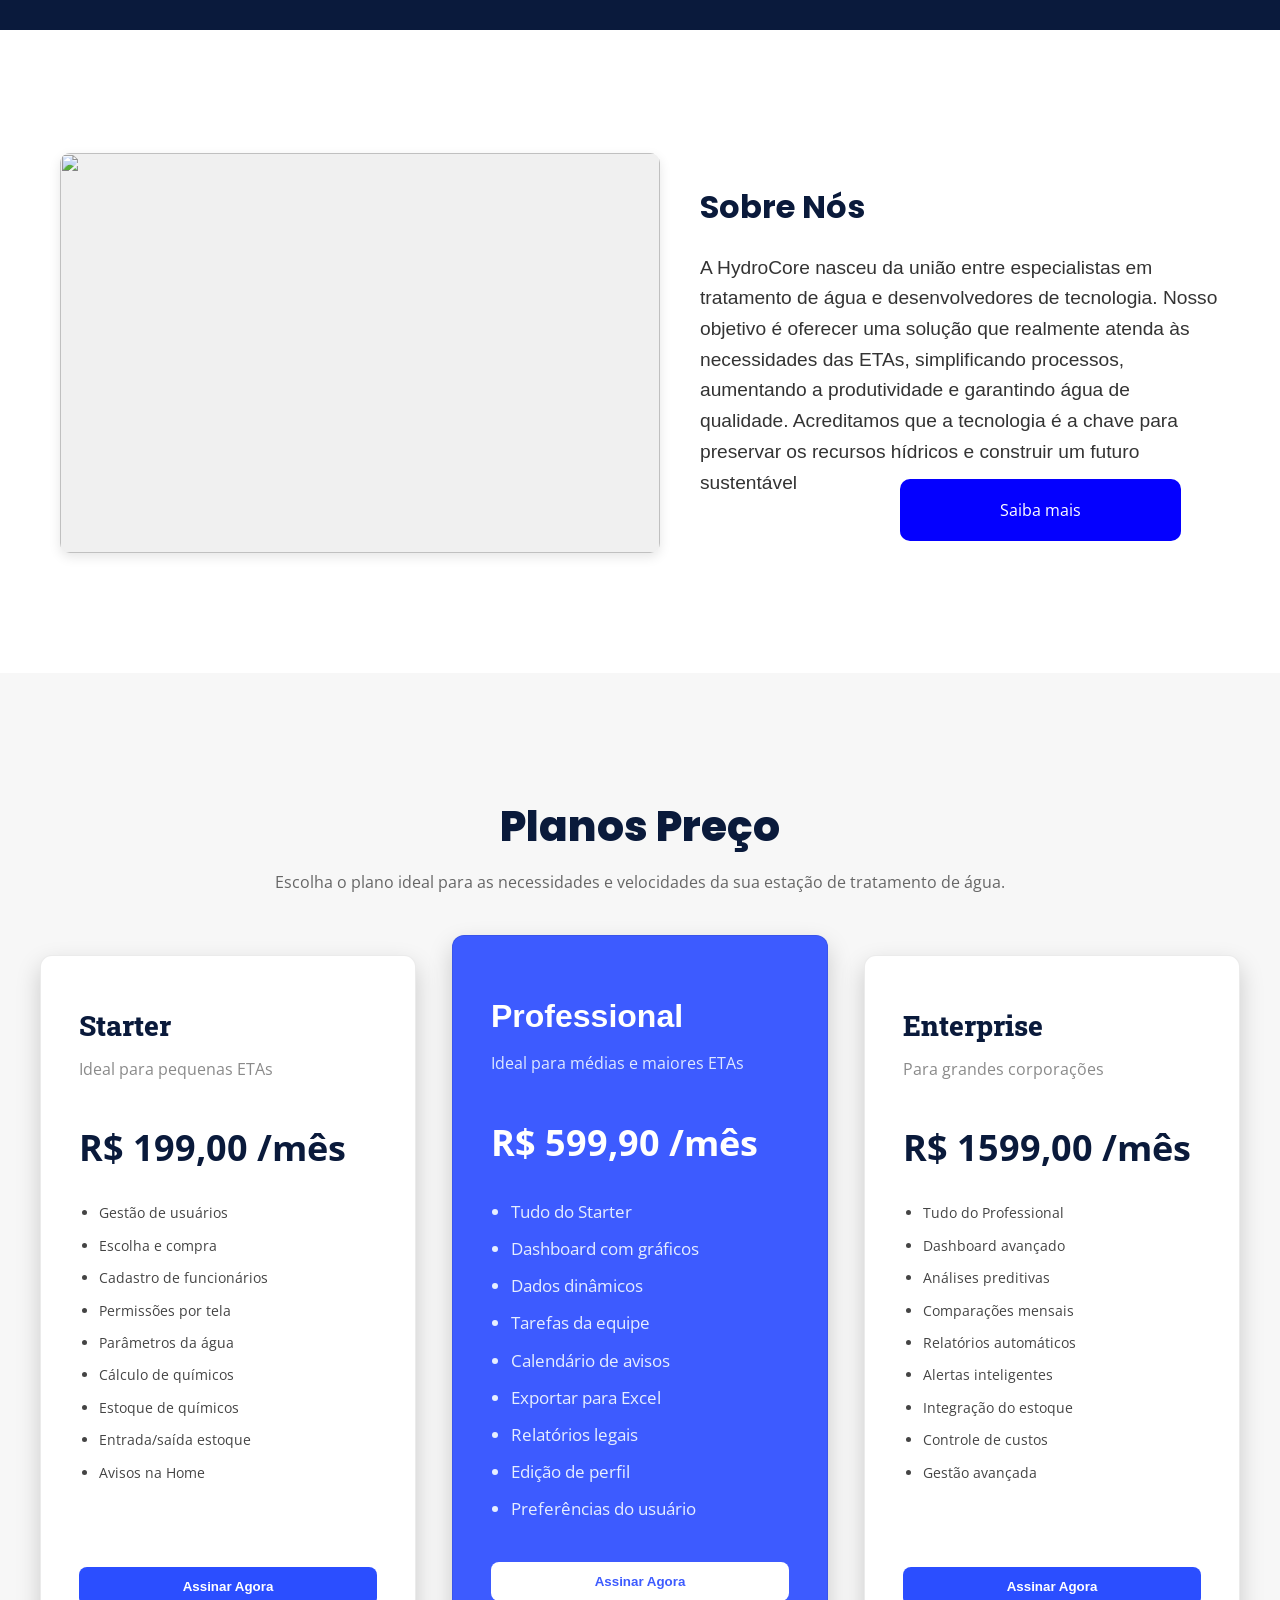
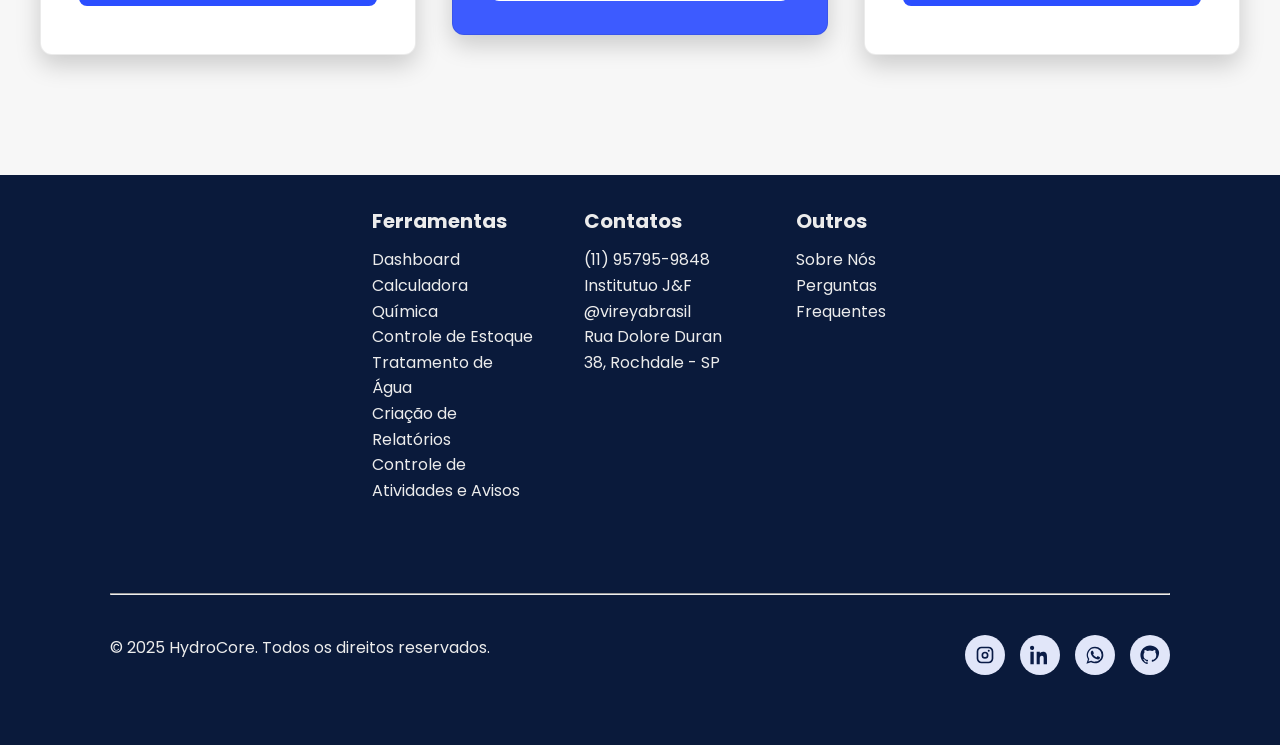
==== commit e33a6095: "Adicionando <a> para redirecionamento do saiba mais" ====
--- a/index.html
+++ b/index.html
@@ -20,7 +20,7 @@
                     <li><a href="#funcionalidade-title">Funcionalidades</a></li> 
                     <li><a href="#planos">Planos</a></li>
                     <li><a href="#sobre-nos">Sobre nós</a></li>
-                    <li><a id="bottom-cadastro" href="#">Cadastrar</a></li>
+                    <li><a id="bottom-cadastro" href="cadastro.html">Cadastrar</a></li>
                 </ul>
             </nav>
         </div>
@@ -181,7 +181,7 @@
         </section>
 
 
-        <div id="sobre-nos">
+        <section id="sobre-nos">
             <img id="img-nos" src="assets/imgs/Imagem do WhatsApp de 2025-09-05 à(s) 16.04.10_f34500b8.jpg" alt="">
             <div class="sobrenos-content">
                 <h2>Sobre Nós</h2>
@@ -189,10 +189,10 @@
                     tecnologia. Nosso objetivo é oferecer uma solução que realmente atenda às necessidades das ETAs,
                     simplificando processos, aumentando a produtividade e garantindo água de qualidade. Acreditamos que
                     a tecnologia é a chave para preservar os recursos hídricos e construir um futuro sustentável</p>
-                    <button id="bottom-saibamais">Saiba Mais</button>
-        </div>
+                    <a id="link-saibamais" href="sobrenosreal.html">Saiba mais</a>
+            </div>
+        </section>
             
-        </div>
 
         <div id="planos">
             <div class="container-planos">
--- a/assets/css/style.css
+++ b/assets/css/style.css
@@ -15,6 +15,7 @@
 }
 html {
     scroll-behavior: smooth;
+    scroll-margin-top: 100px; /* mesma altura do header */
 }  
 
 h1,
@@ -367,15 +368,16 @@
     font-family: "Arial";
     line-height: 1.6;
 }
-#bottom-saibamais {
-        background: #0400ff;
-        color: #ffffff;
-        padding: 12px;
-        border-radius: 8px;
-        cursor: pointer;
-        font-weight: 800;
-        margin-top: 40px;
-        width: 60%;
+#link-saibamais {
+    background: #0400ff;
+    color: #FFF;
+    padding: 20px;
+    text-decoration: none;
+    border-radius: 10px;
+    margin-top: 50px;
+    padding-left: 100px;
+    padding-right: 100px;
+    margin-left: 200px;
 }
 
 @media (max-width: 768px) {
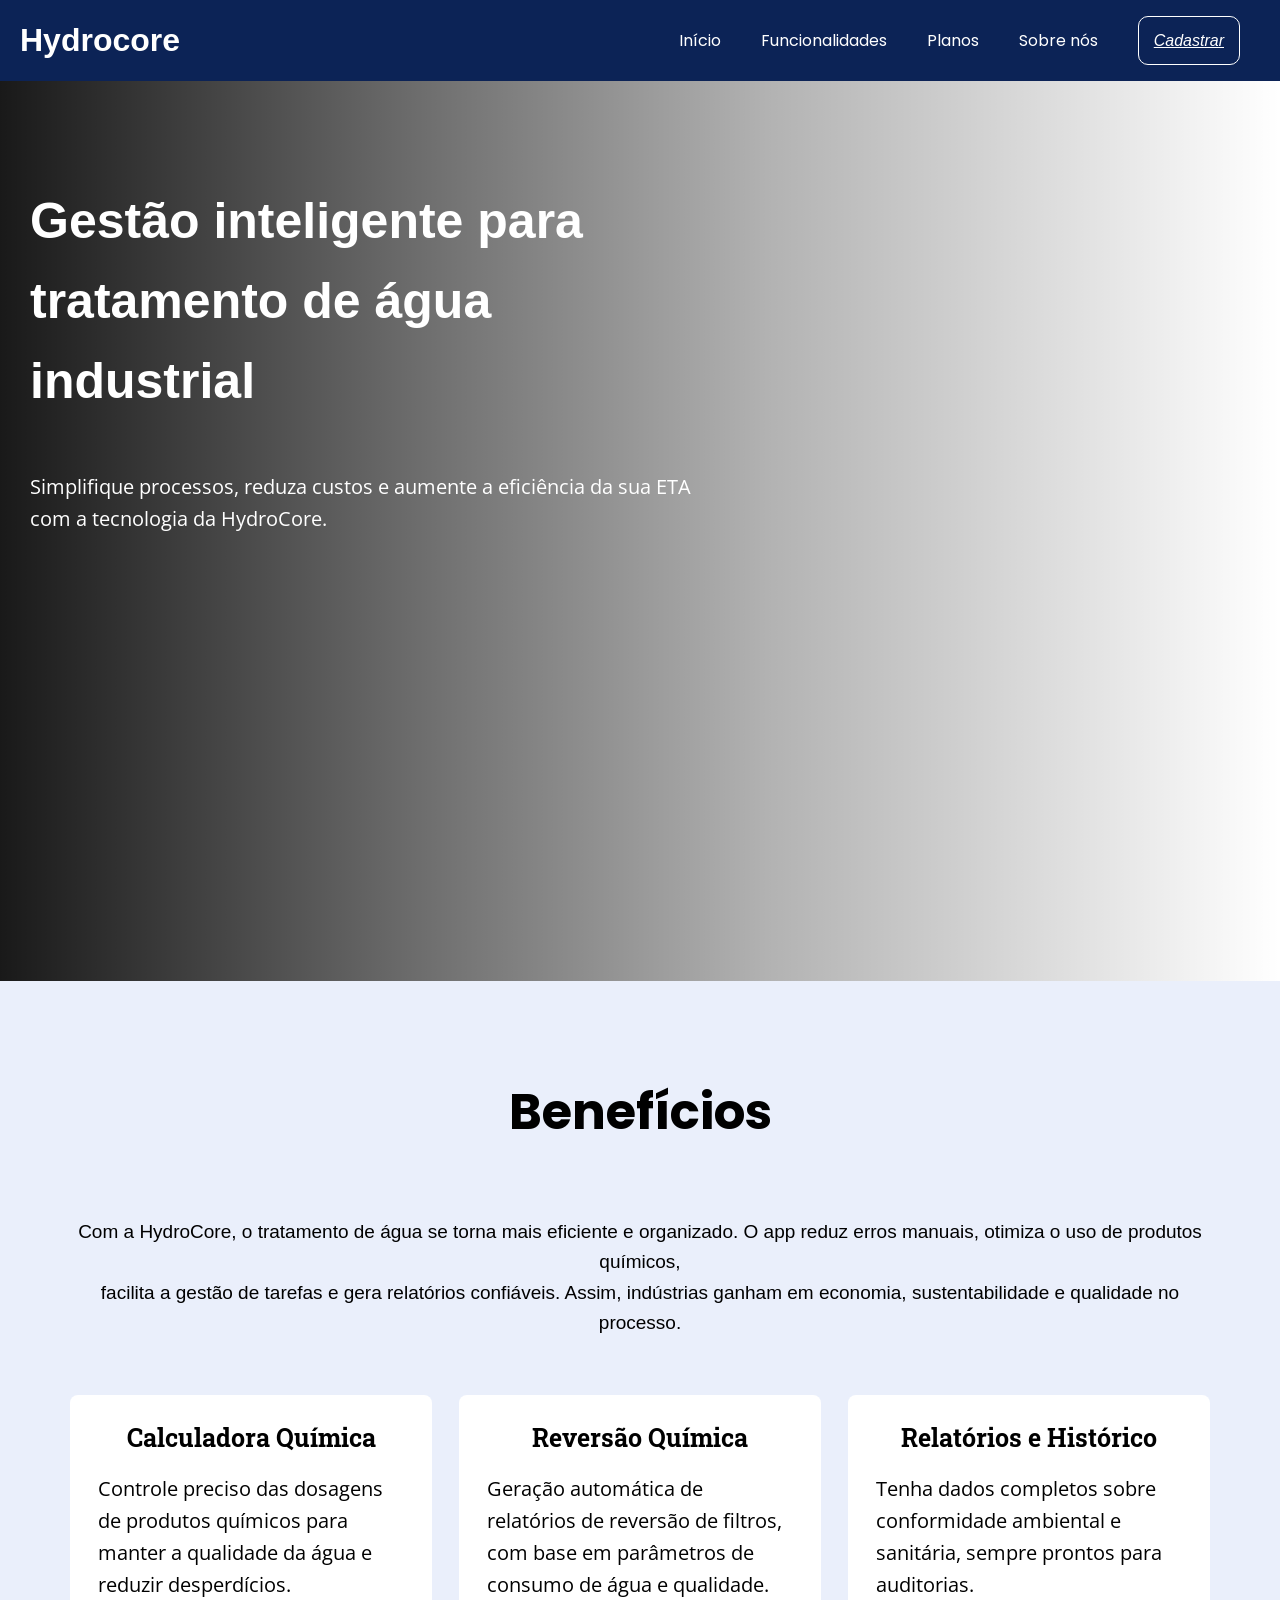
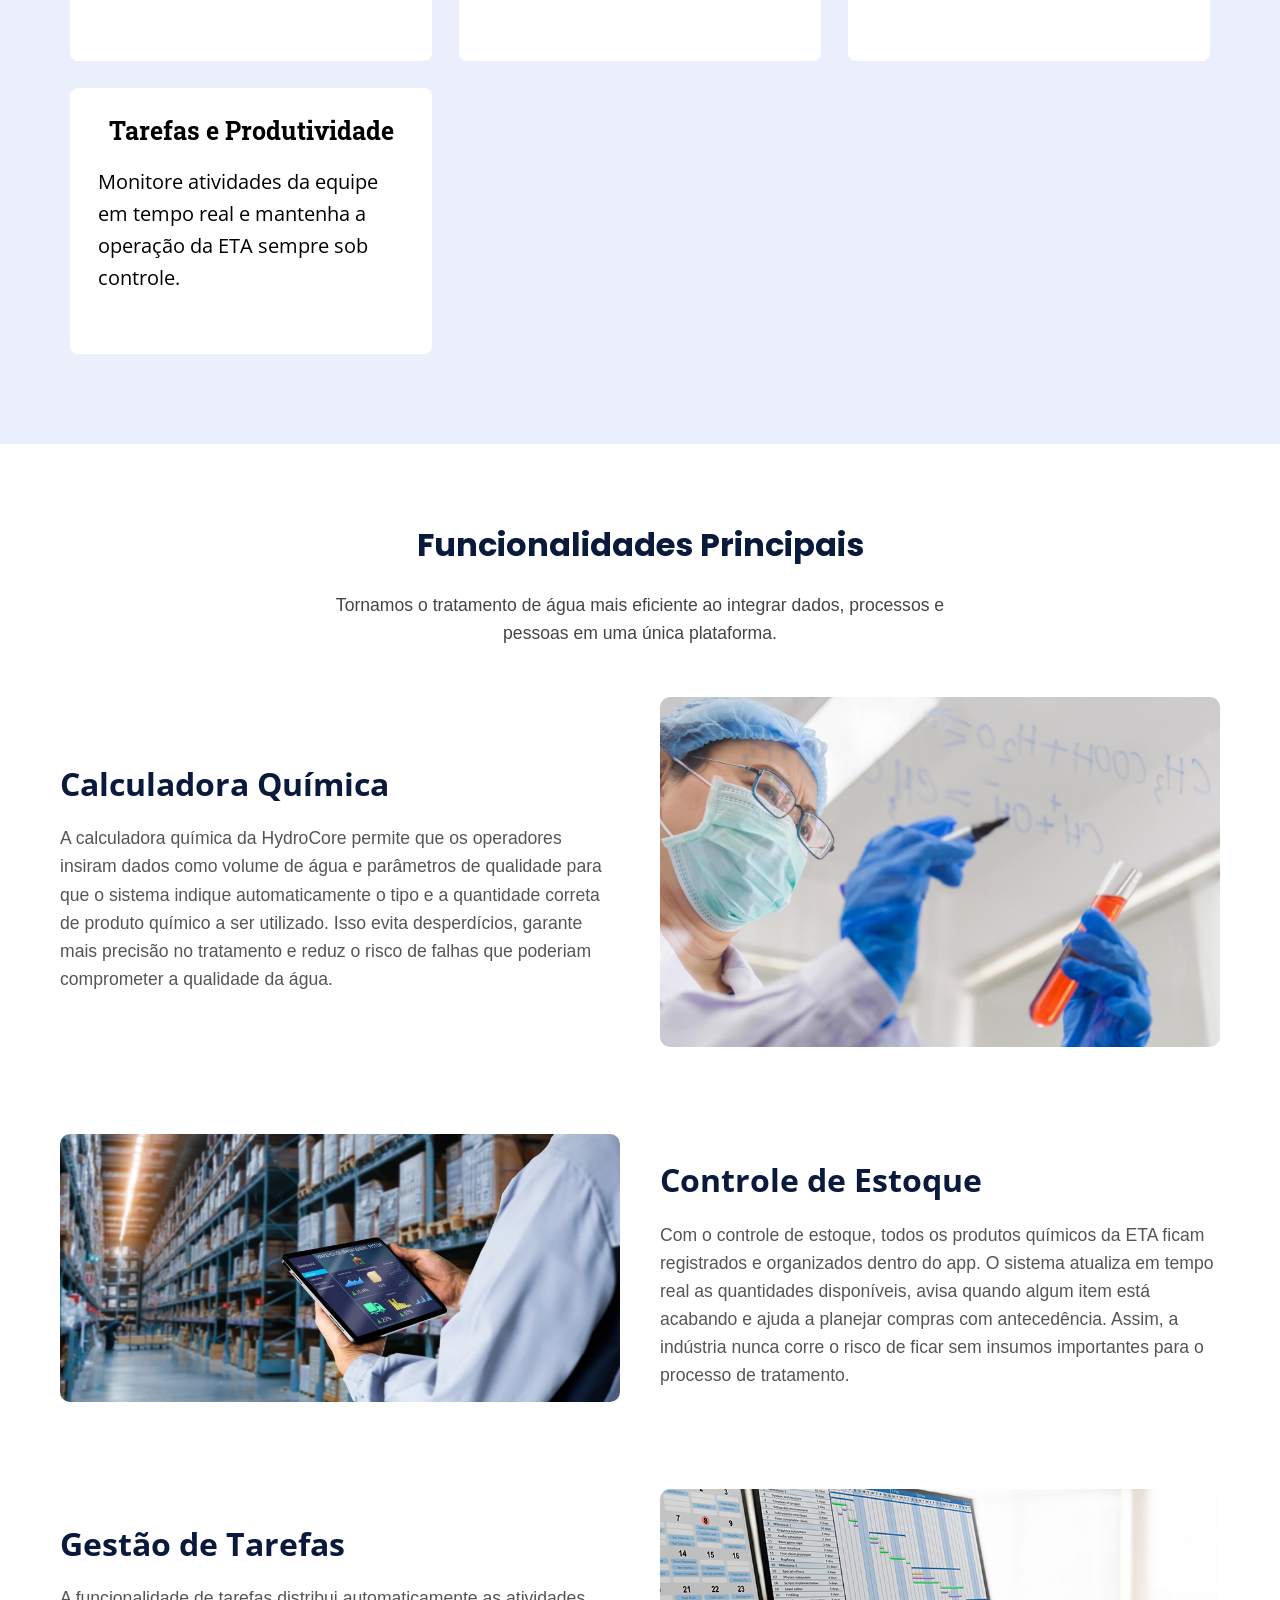
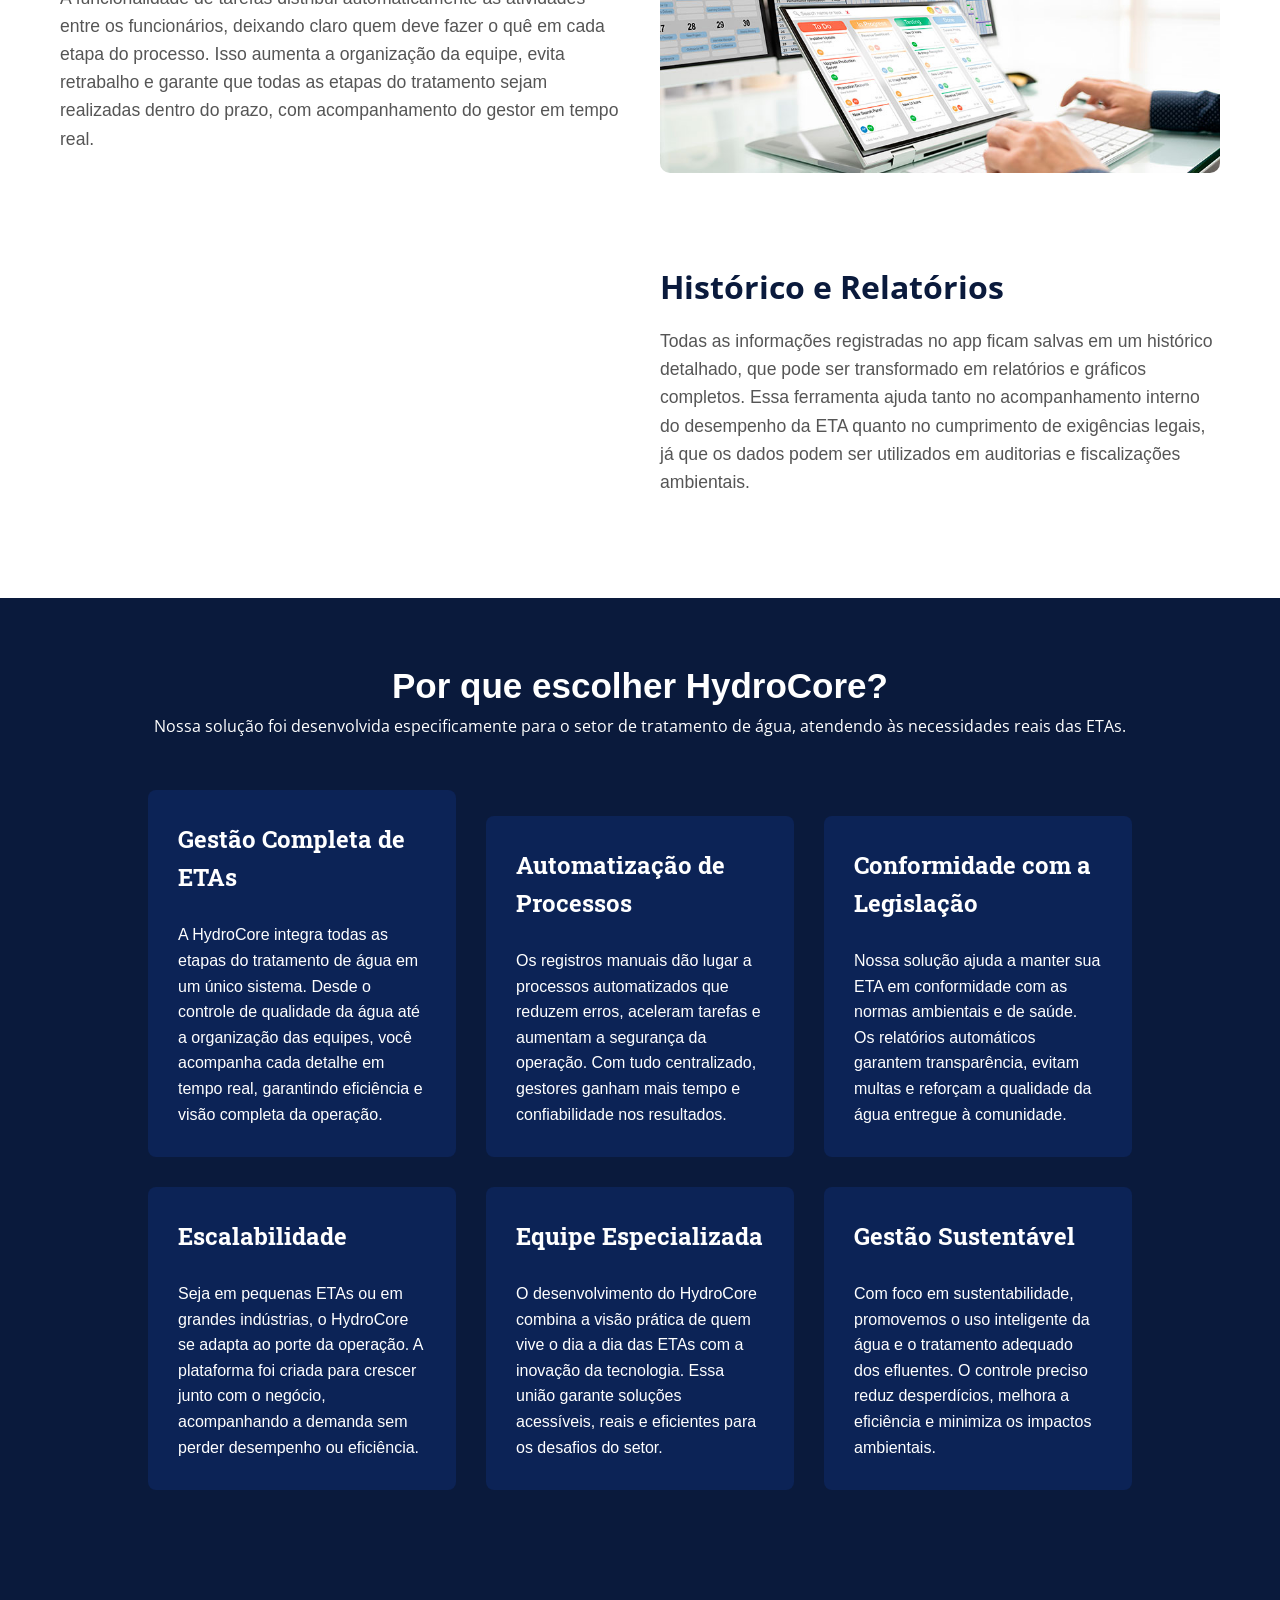
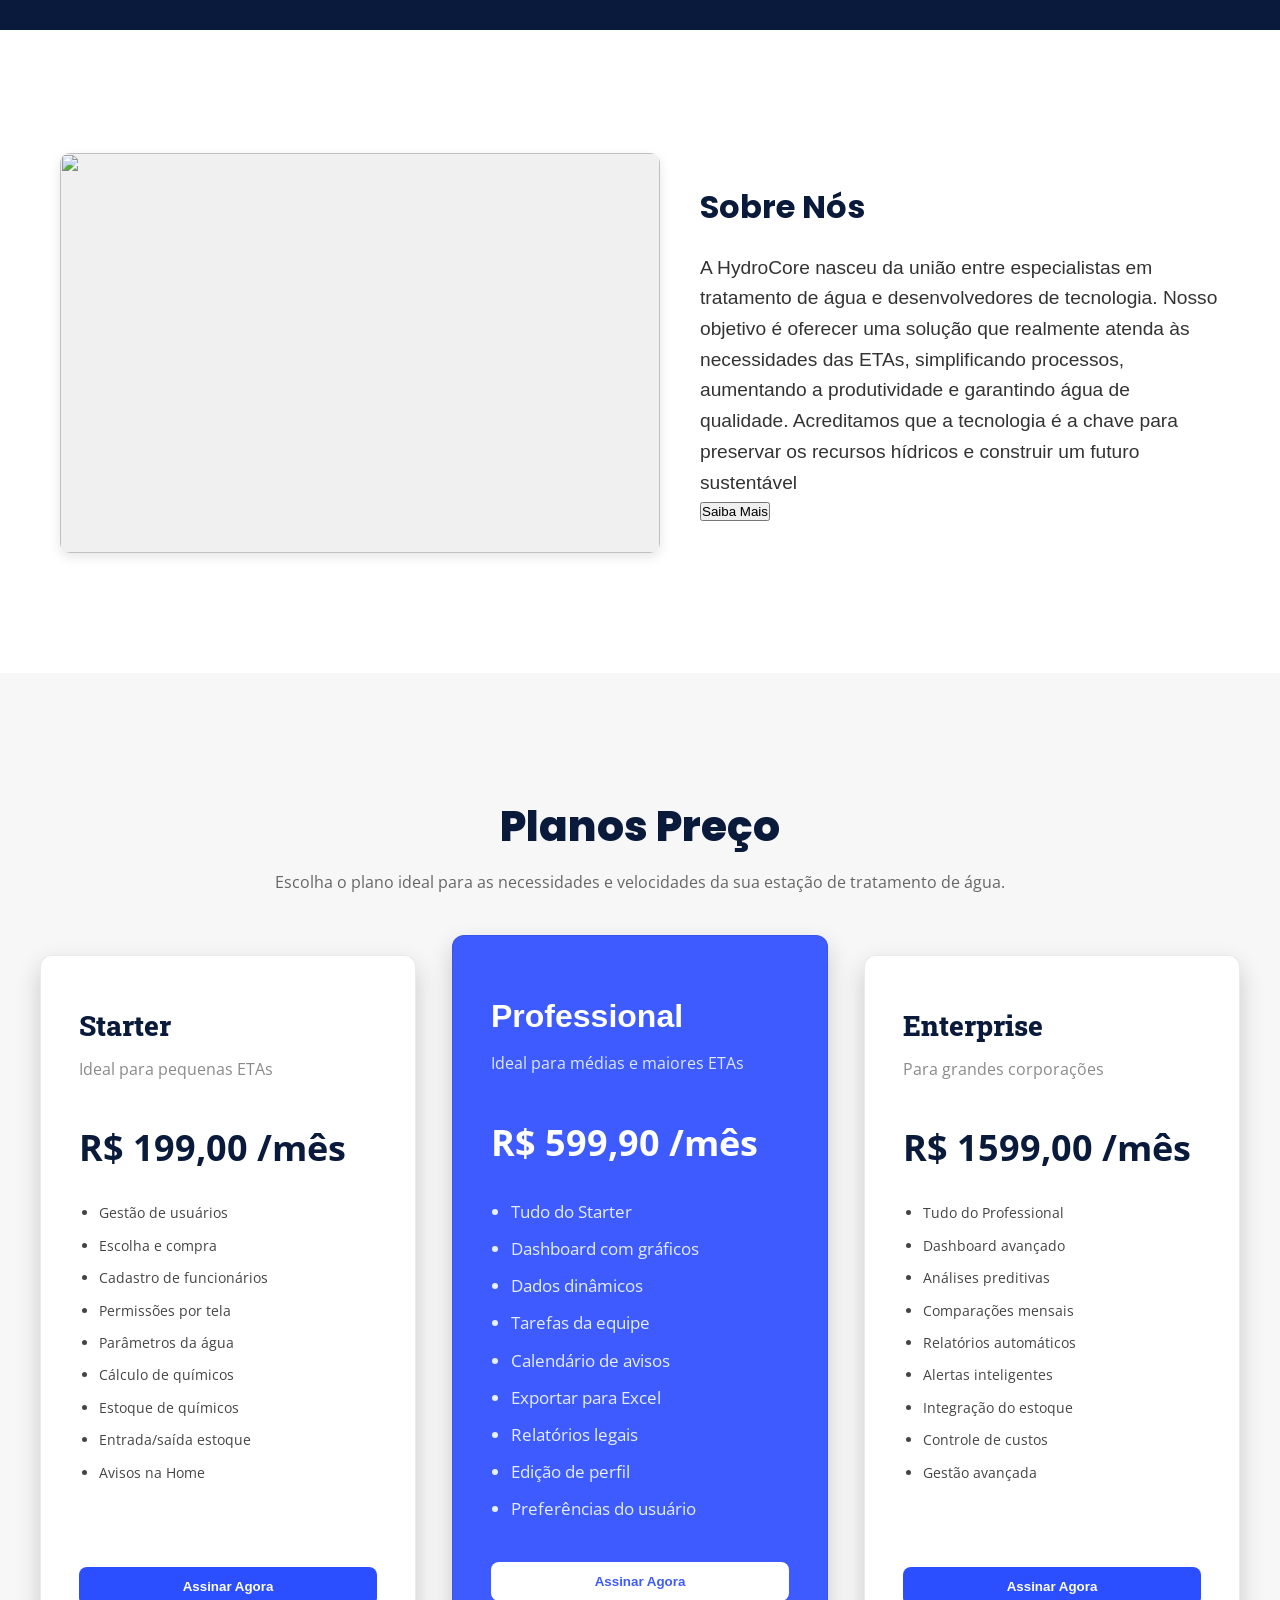
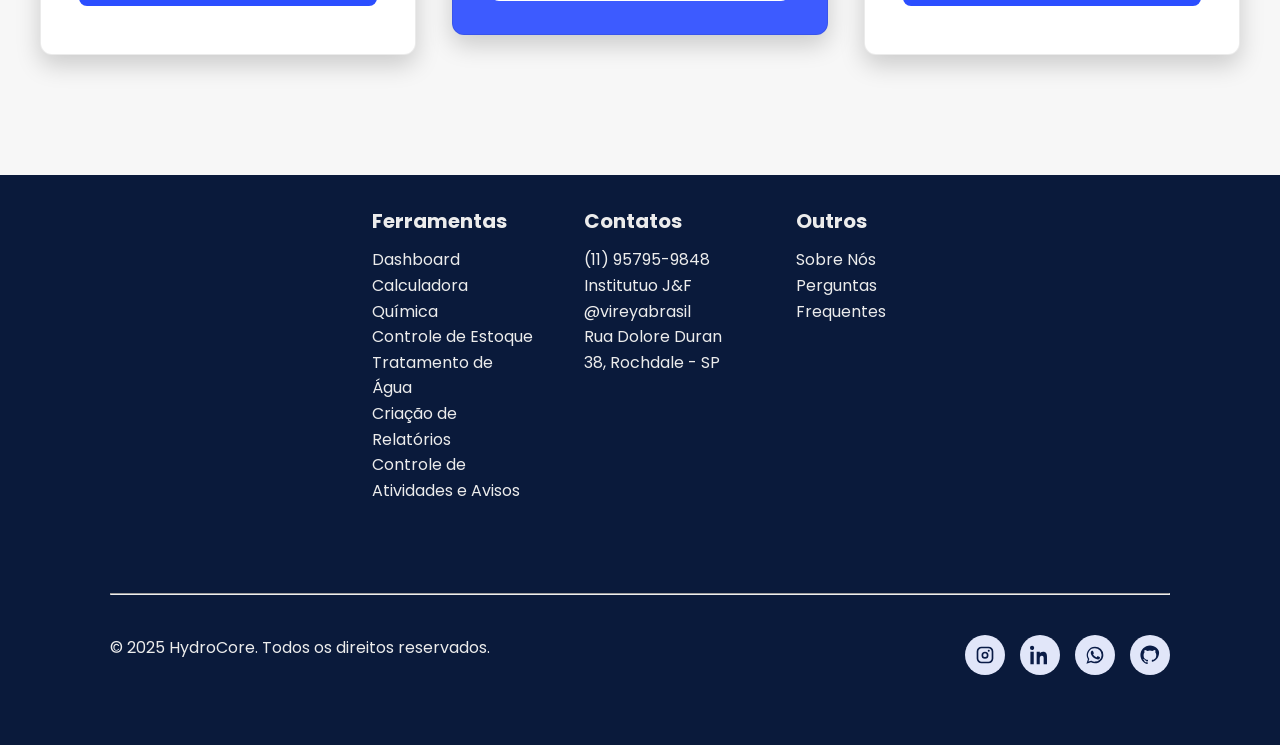
==== commit 48b2b1ef: "pull desenvolvimento" ====
--- a/index.html
+++ b/index.html
@@ -181,7 +181,7 @@
         </section>
 
 
-        <section id="sobre-nos">
+        <div id="sobre-nos">
             <img id="img-nos" src="assets/imgs/Imagem do WhatsApp de 2025-09-05 à(s) 16.04.10_f34500b8.jpg" alt="">
             <div class="sobrenos-content">
                 <h2>Sobre Nós</h2>
@@ -189,10 +189,10 @@
                     tecnologia. Nosso objetivo é oferecer uma solução que realmente atenda às necessidades das ETAs,
                     simplificando processos, aumentando a produtividade e garantindo água de qualidade. Acreditamos que
                     a tecnologia é a chave para preservar os recursos hídricos e construir um futuro sustentável</p>
-                    <a id="link-saibamais" href="sobrenosreal.html">Saiba mais</a>
-            </div>
-        </section>
+                    <button id="bottom-saibamais"><a href="sobrenosreal.html"></a>Saiba Mais</button>
+        </div>
             
+        </div>
 
         <div id="planos">
             <div class="container-planos">
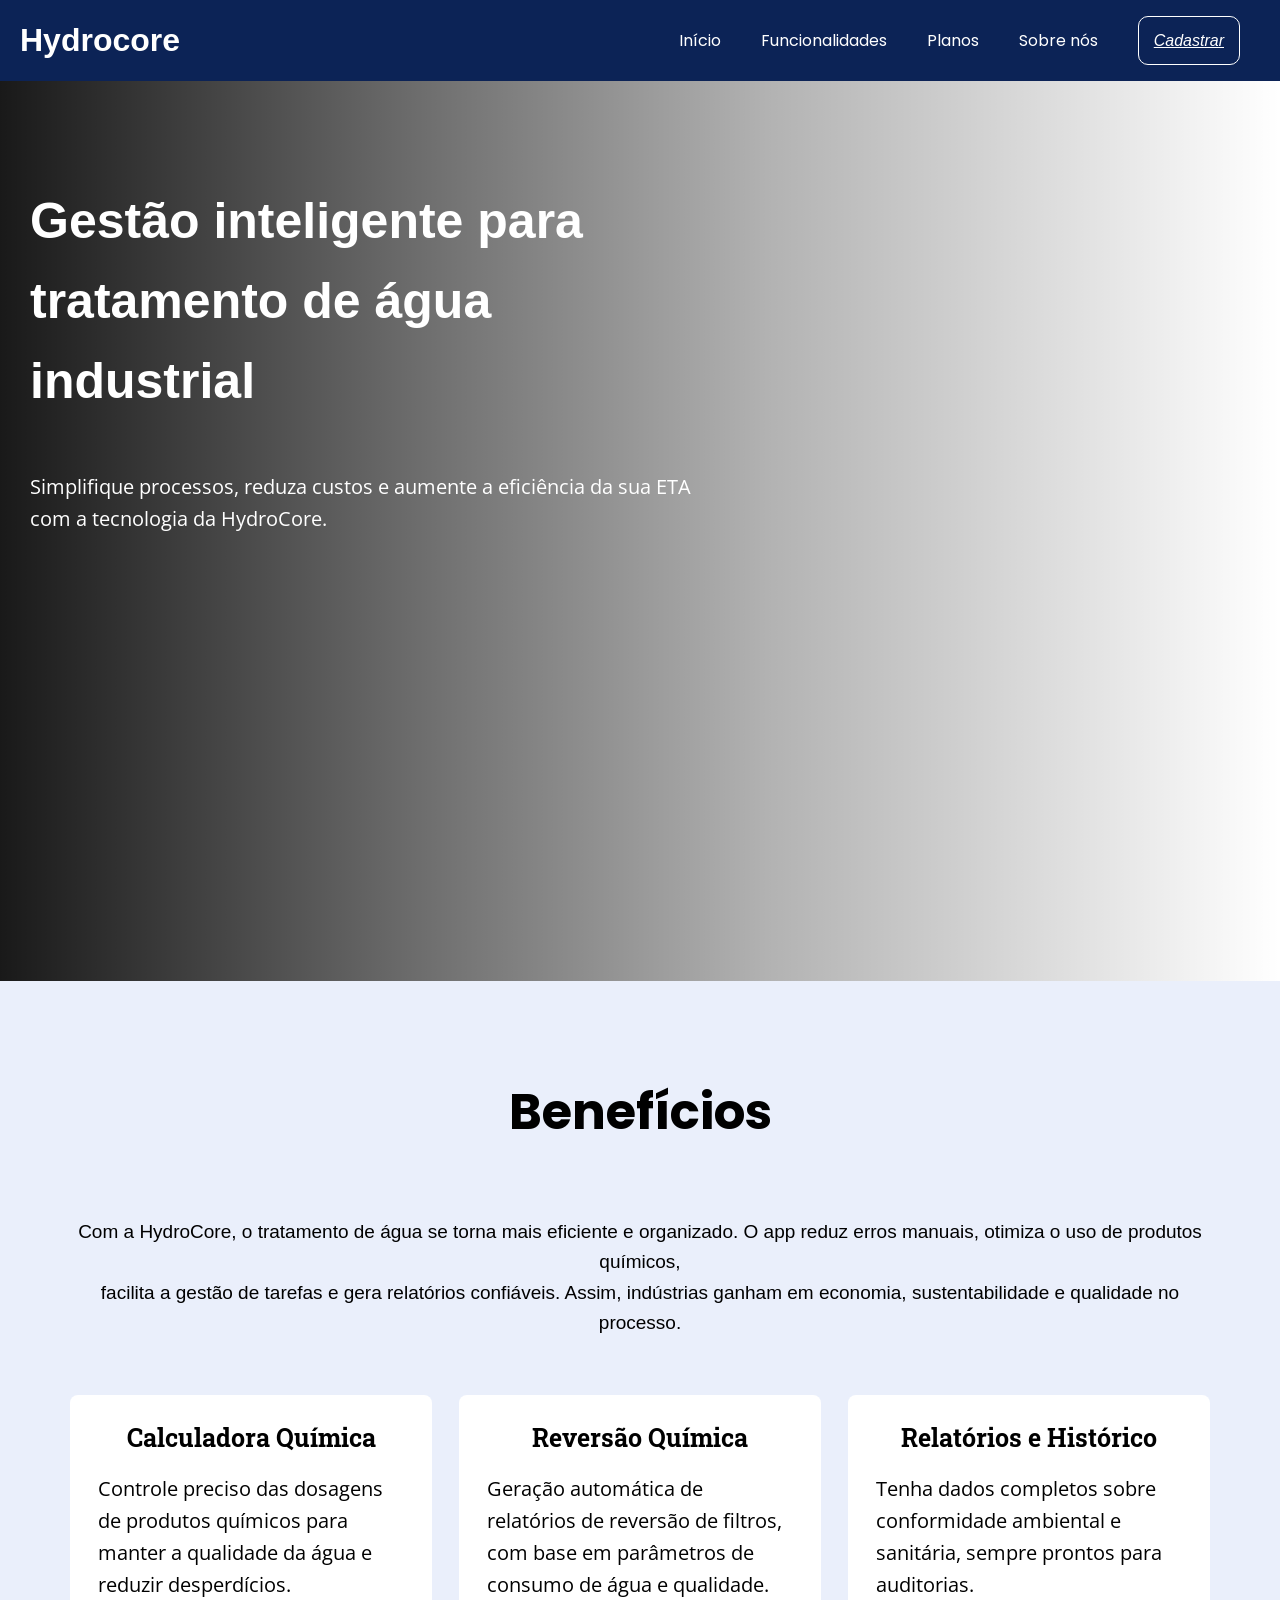
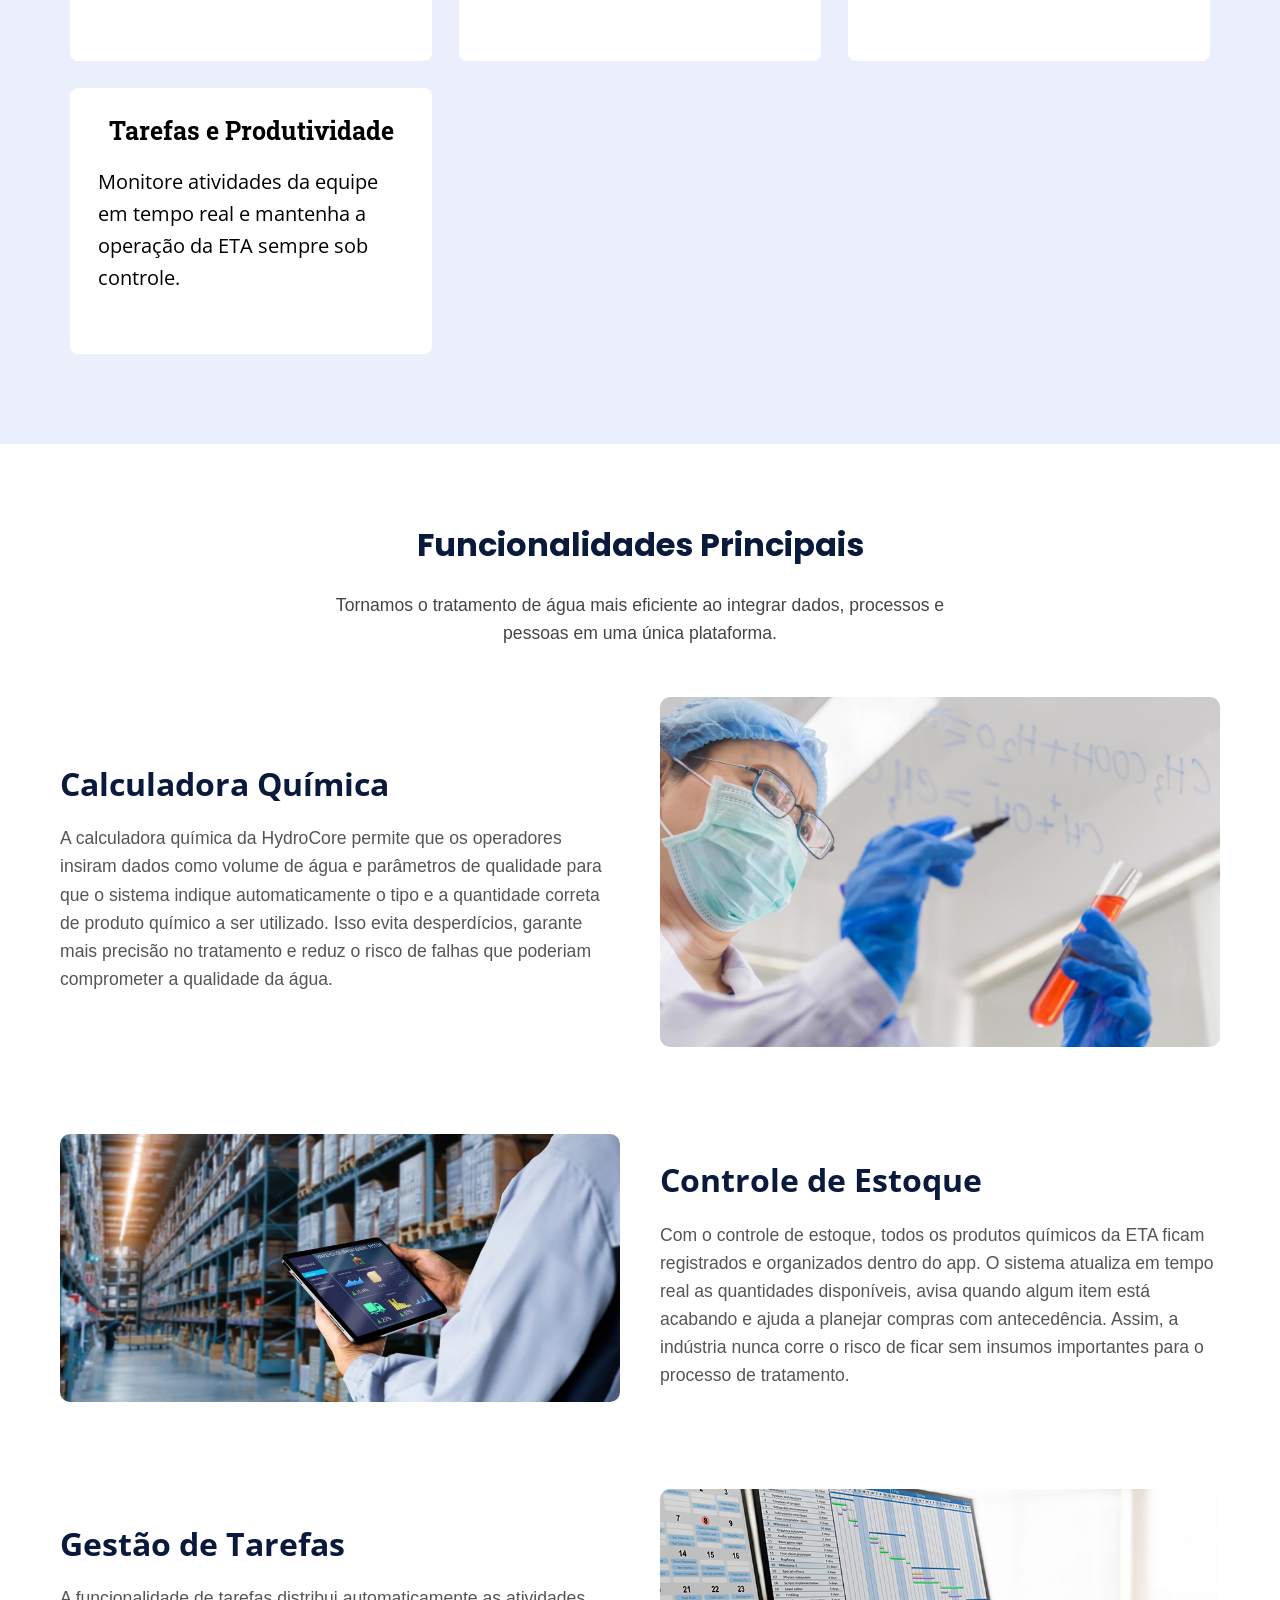
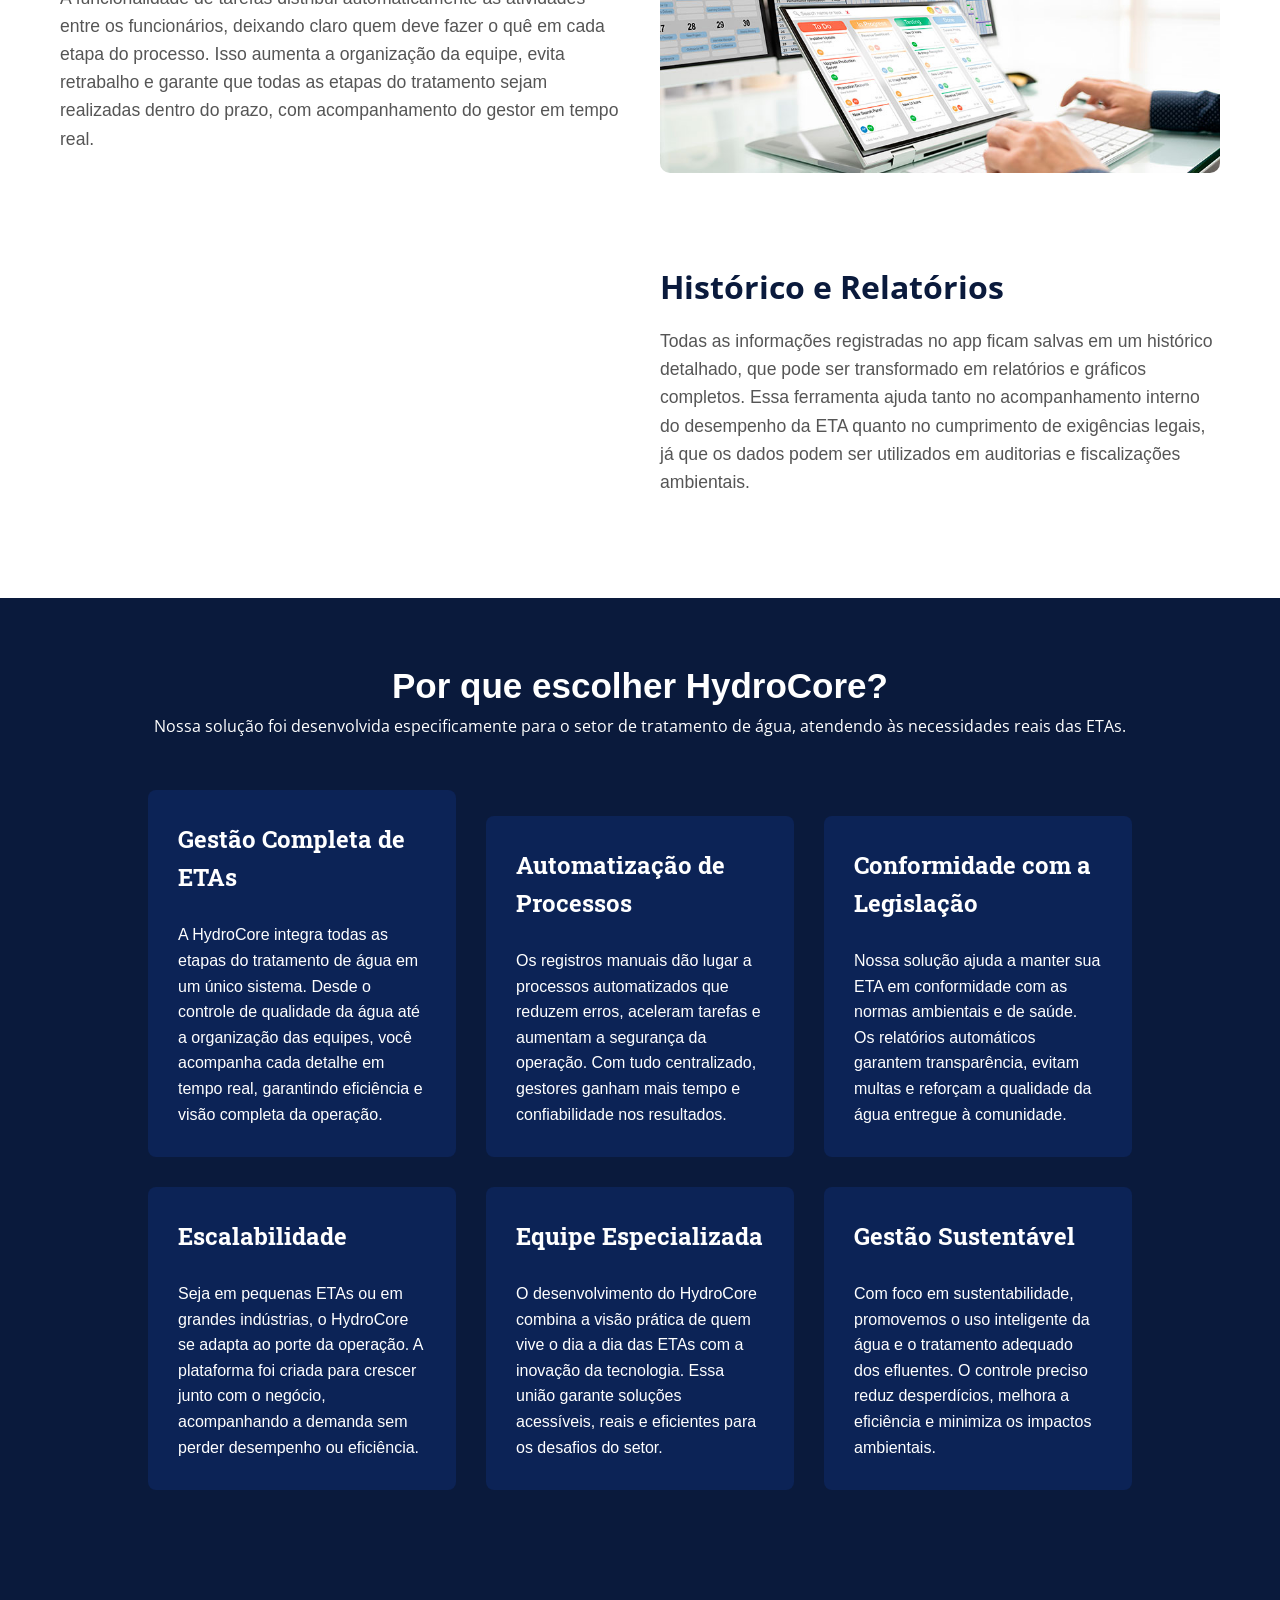
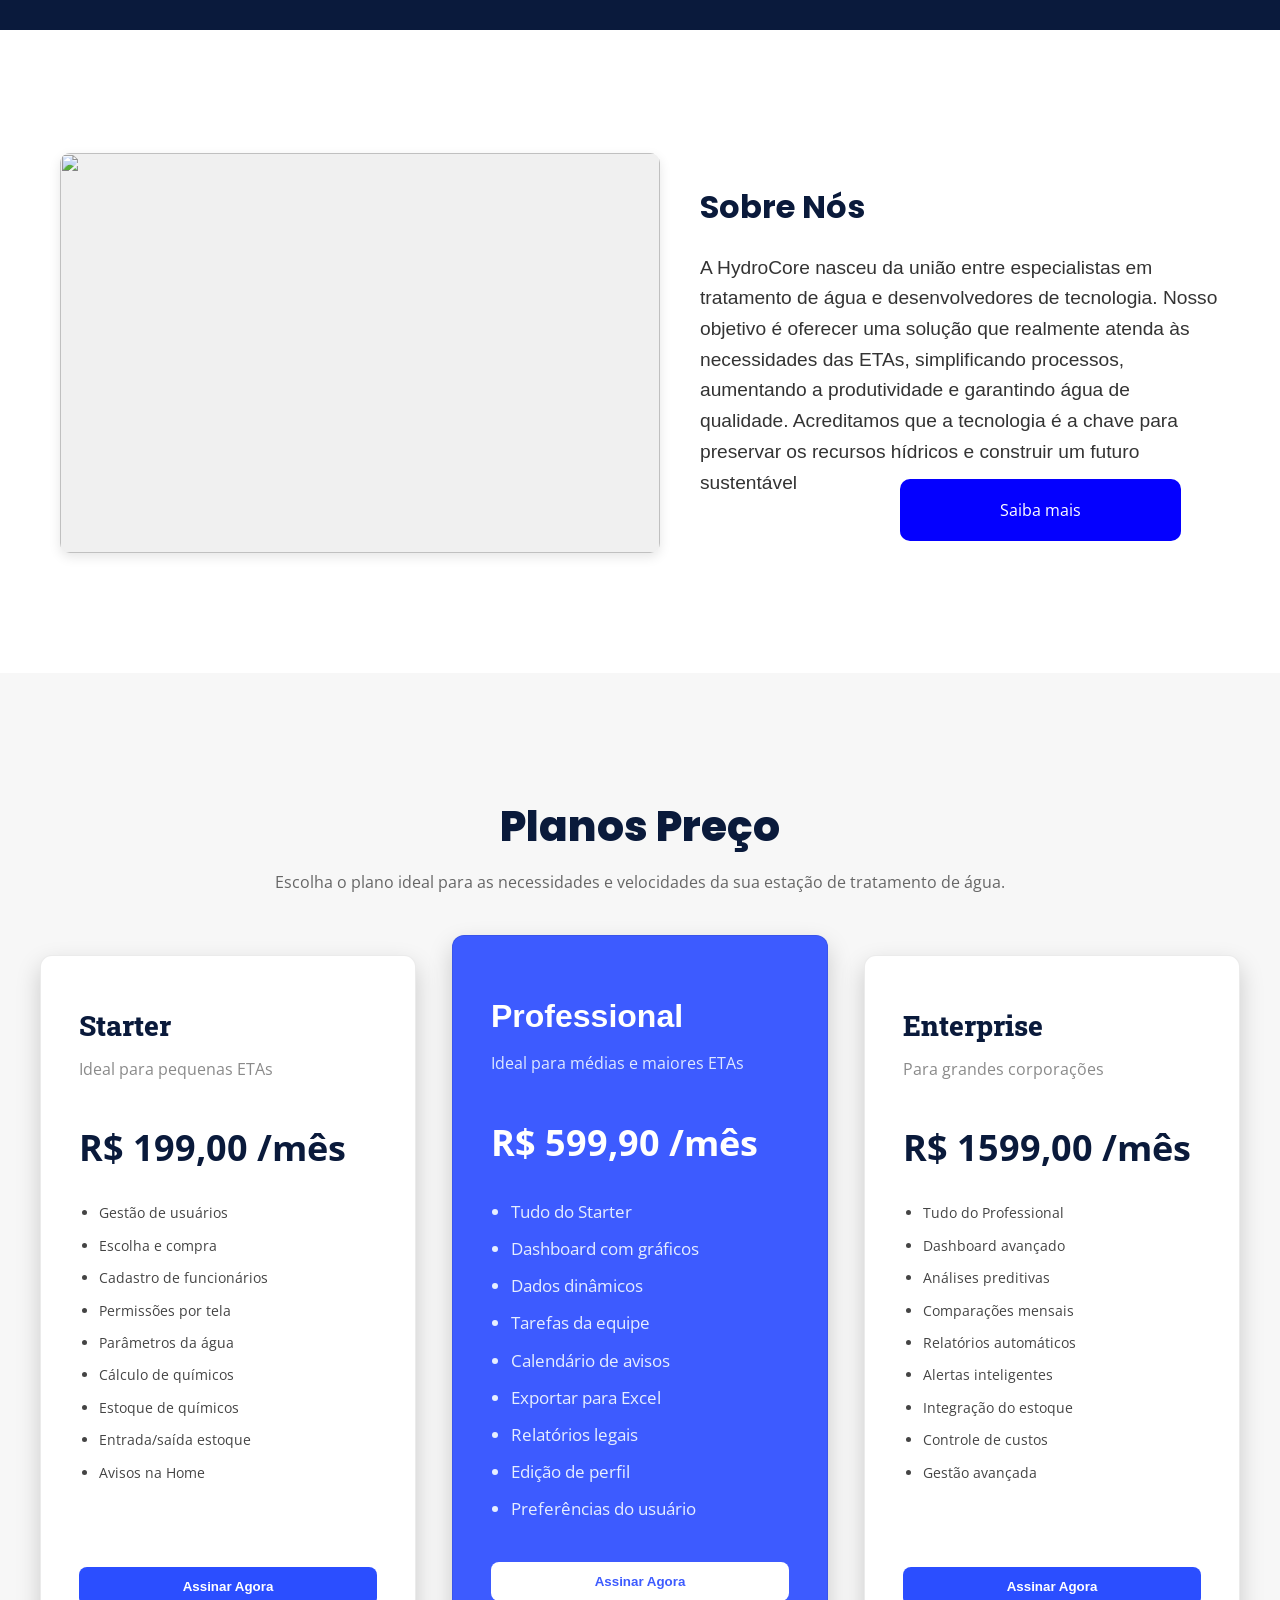
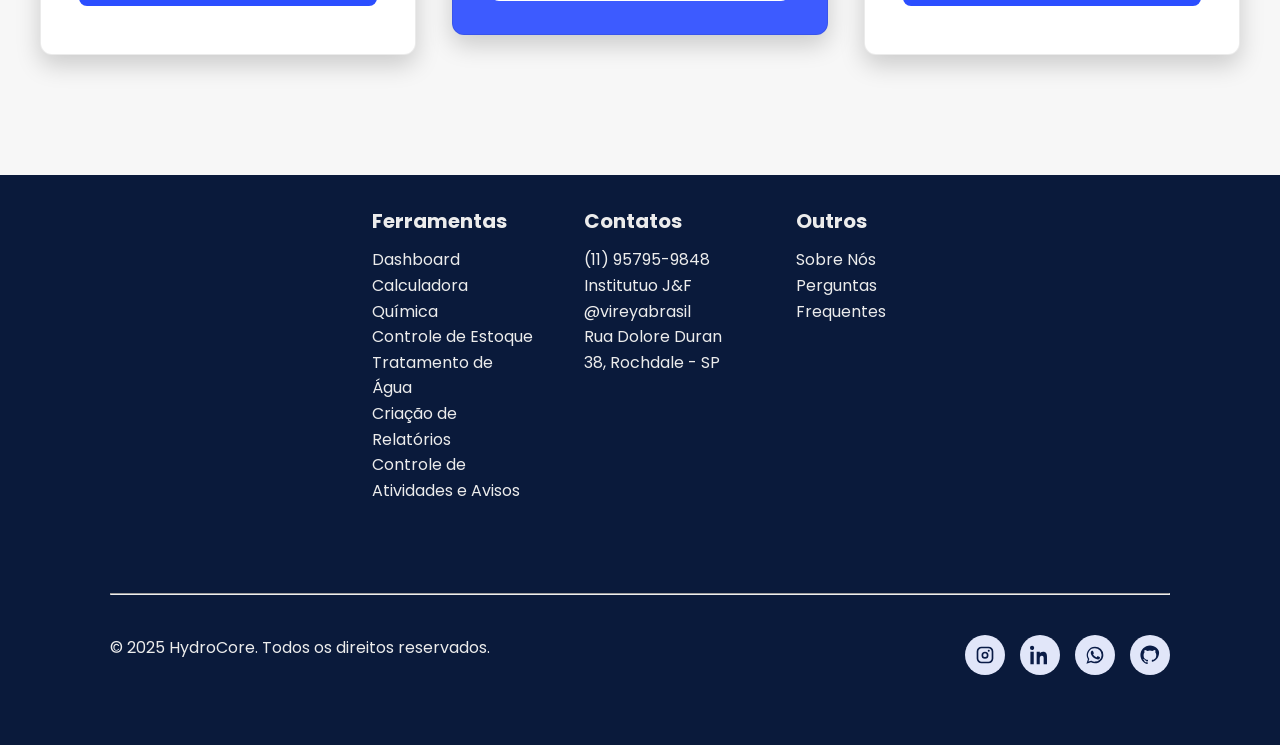
==== commit d3e438ea: "Merge branch 'desenvolvimento' of https://github.com/Vireya-Hydrocore/hydrocore-landingPage into des" ====
--- a/index.html
+++ b/index.html
@@ -181,7 +181,7 @@
         </section>
 
 
-        <div id="sobre-nos">
+        <section id="sobre-nos">
             <img id="img-nos" src="assets/imgs/Imagem do WhatsApp de 2025-09-05 à(s) 16.04.10_f34500b8.jpg" alt="">
             <div class="sobrenos-content">
                 <h2>Sobre Nós</h2>
@@ -189,10 +189,10 @@
                     tecnologia. Nosso objetivo é oferecer uma solução que realmente atenda às necessidades das ETAs,
                     simplificando processos, aumentando a produtividade e garantindo água de qualidade. Acreditamos que
                     a tecnologia é a chave para preservar os recursos hídricos e construir um futuro sustentável</p>
-                    <button id="bottom-saibamais"><a href="sobrenosreal.html"></a>Saiba Mais</button>
-        </div>
+                    <a id="link-saibamais" href="sobrenosreal.html">Saiba mais</a>
+            </div>
+        </section>
             
-        </div>
 
         <div id="planos">
             <div class="container-planos">
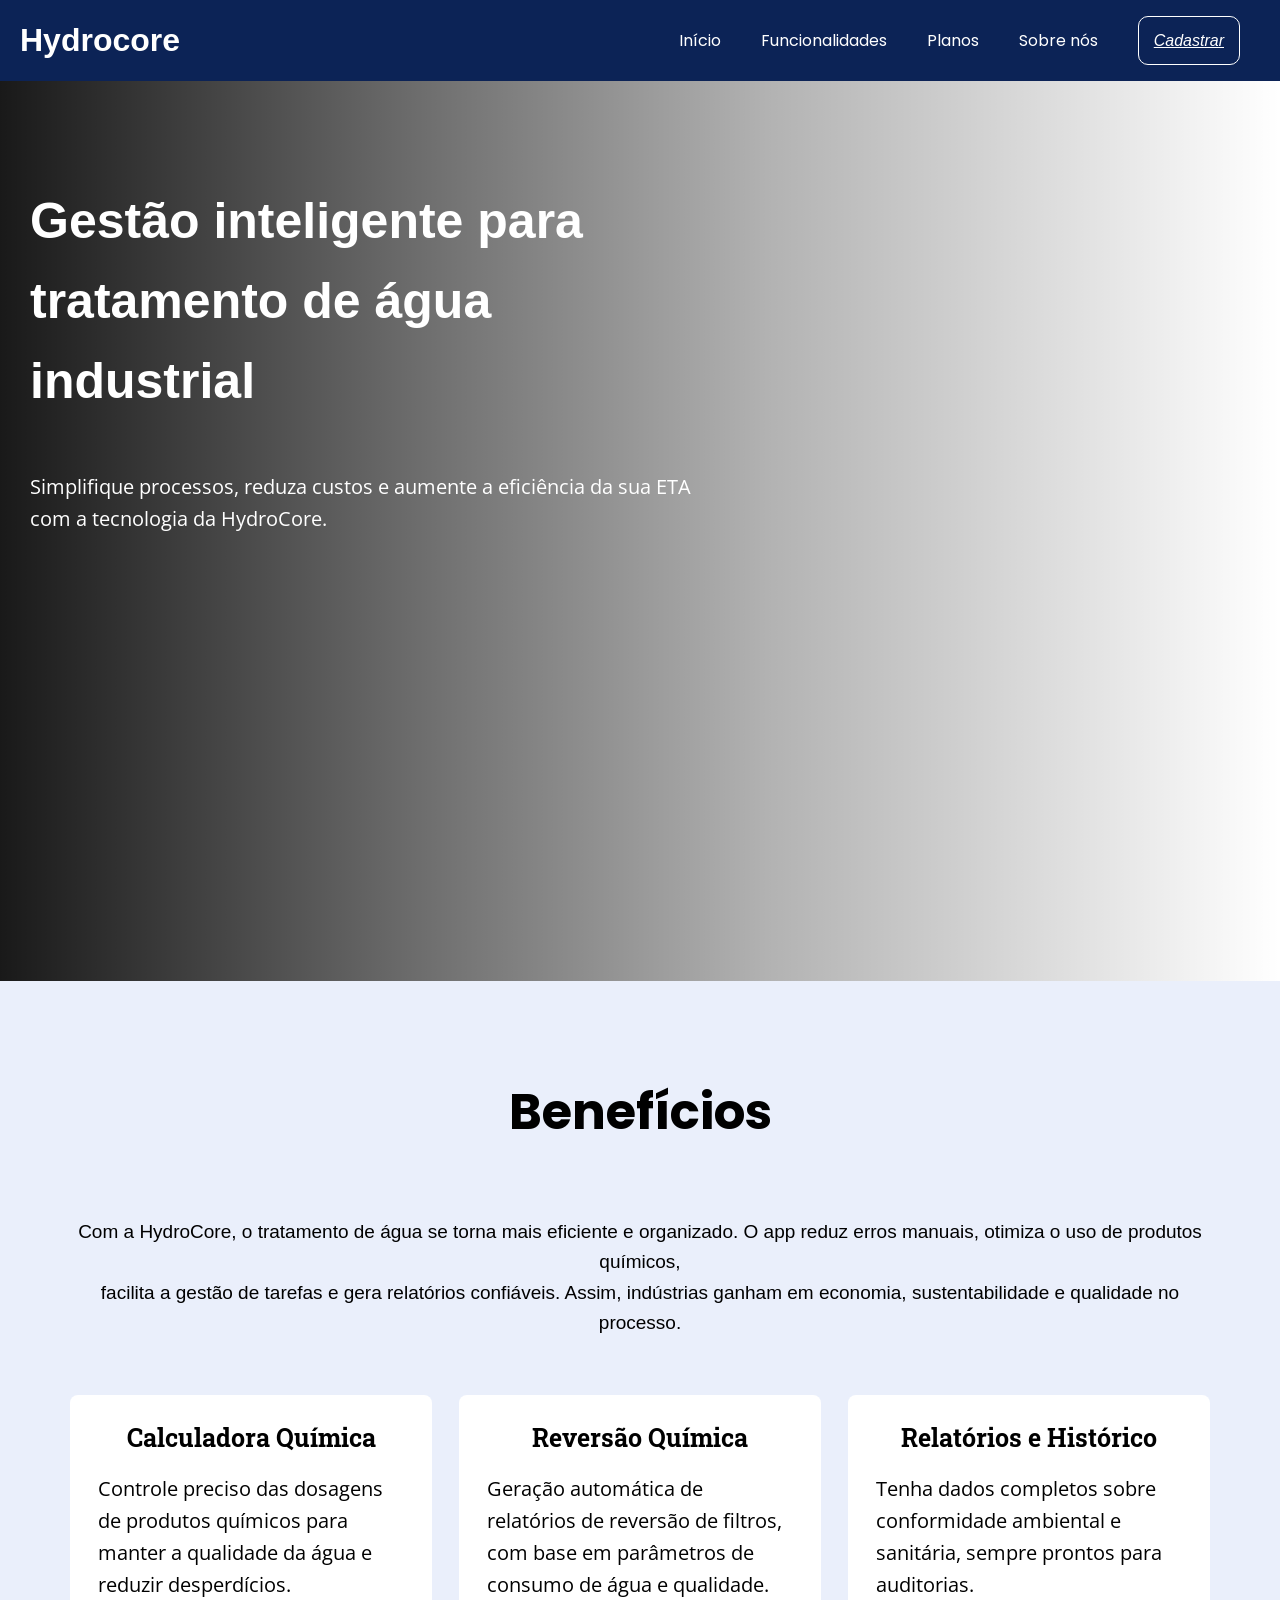
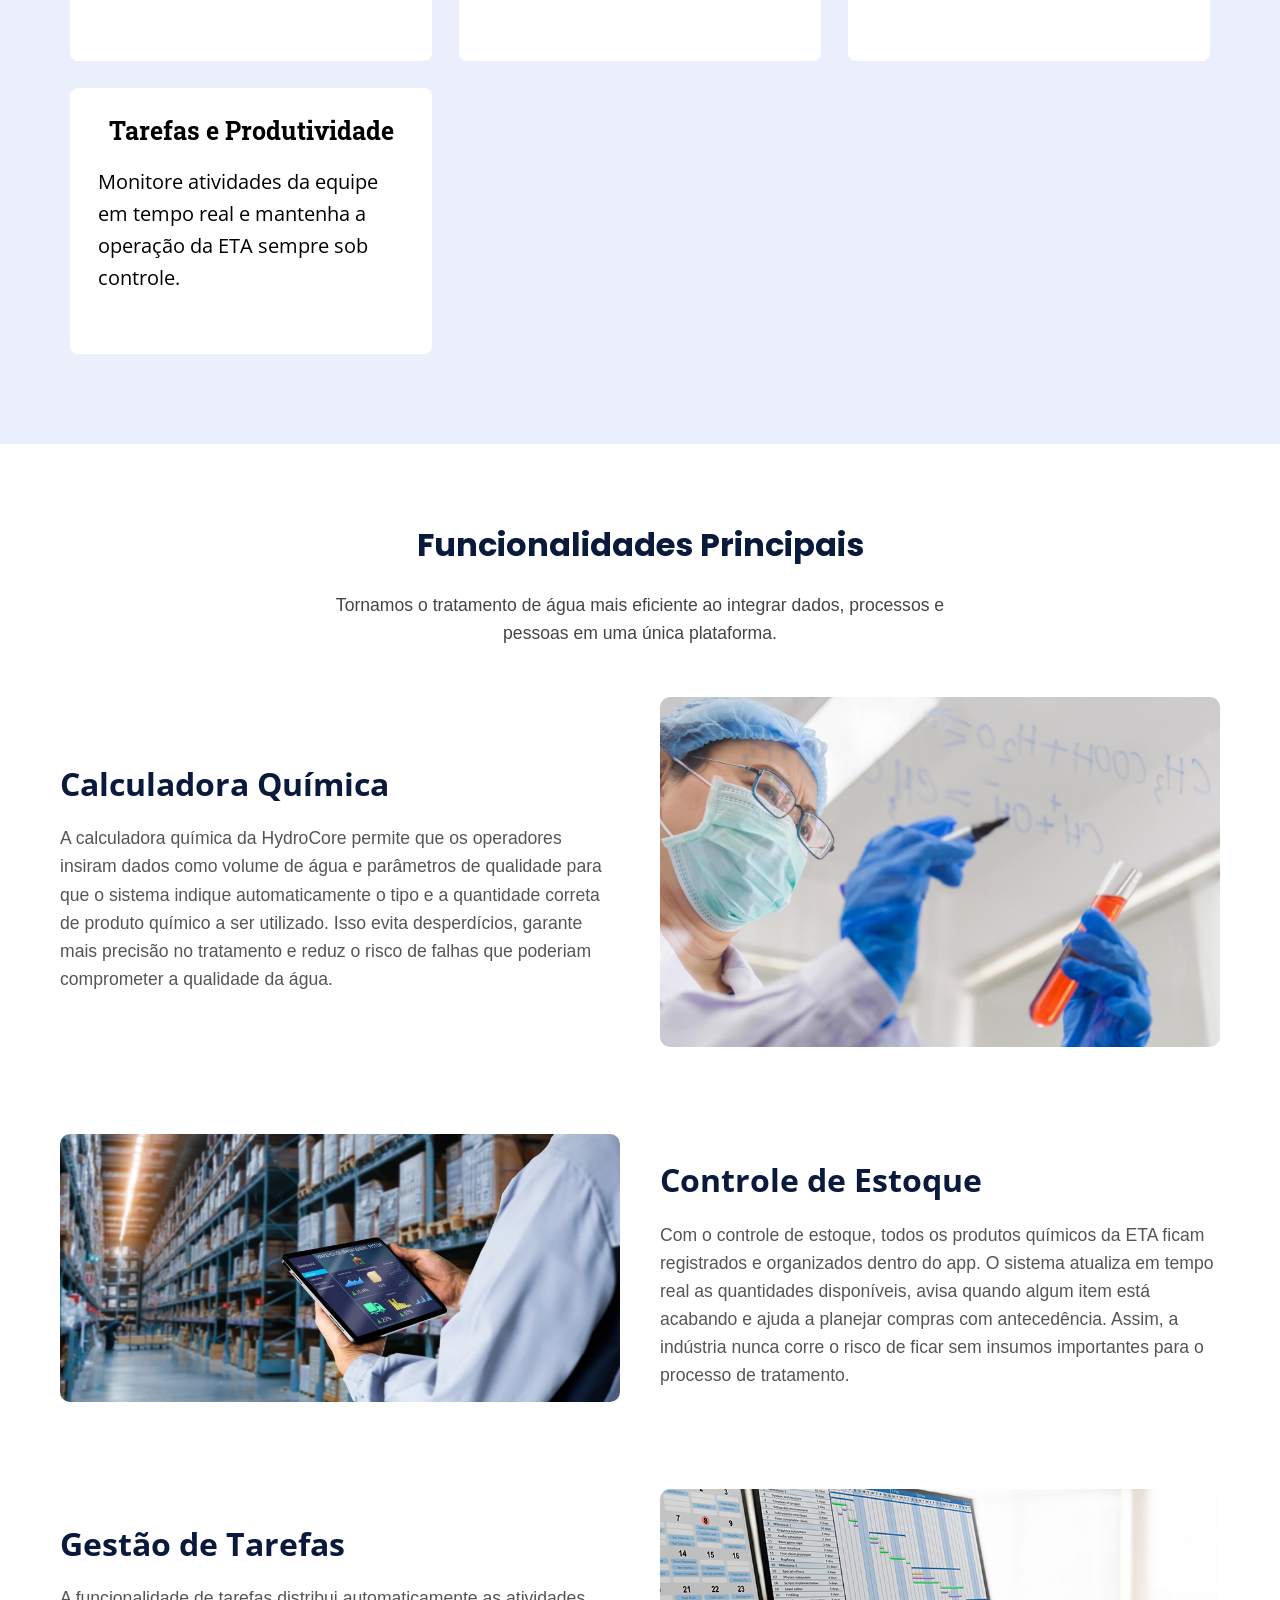
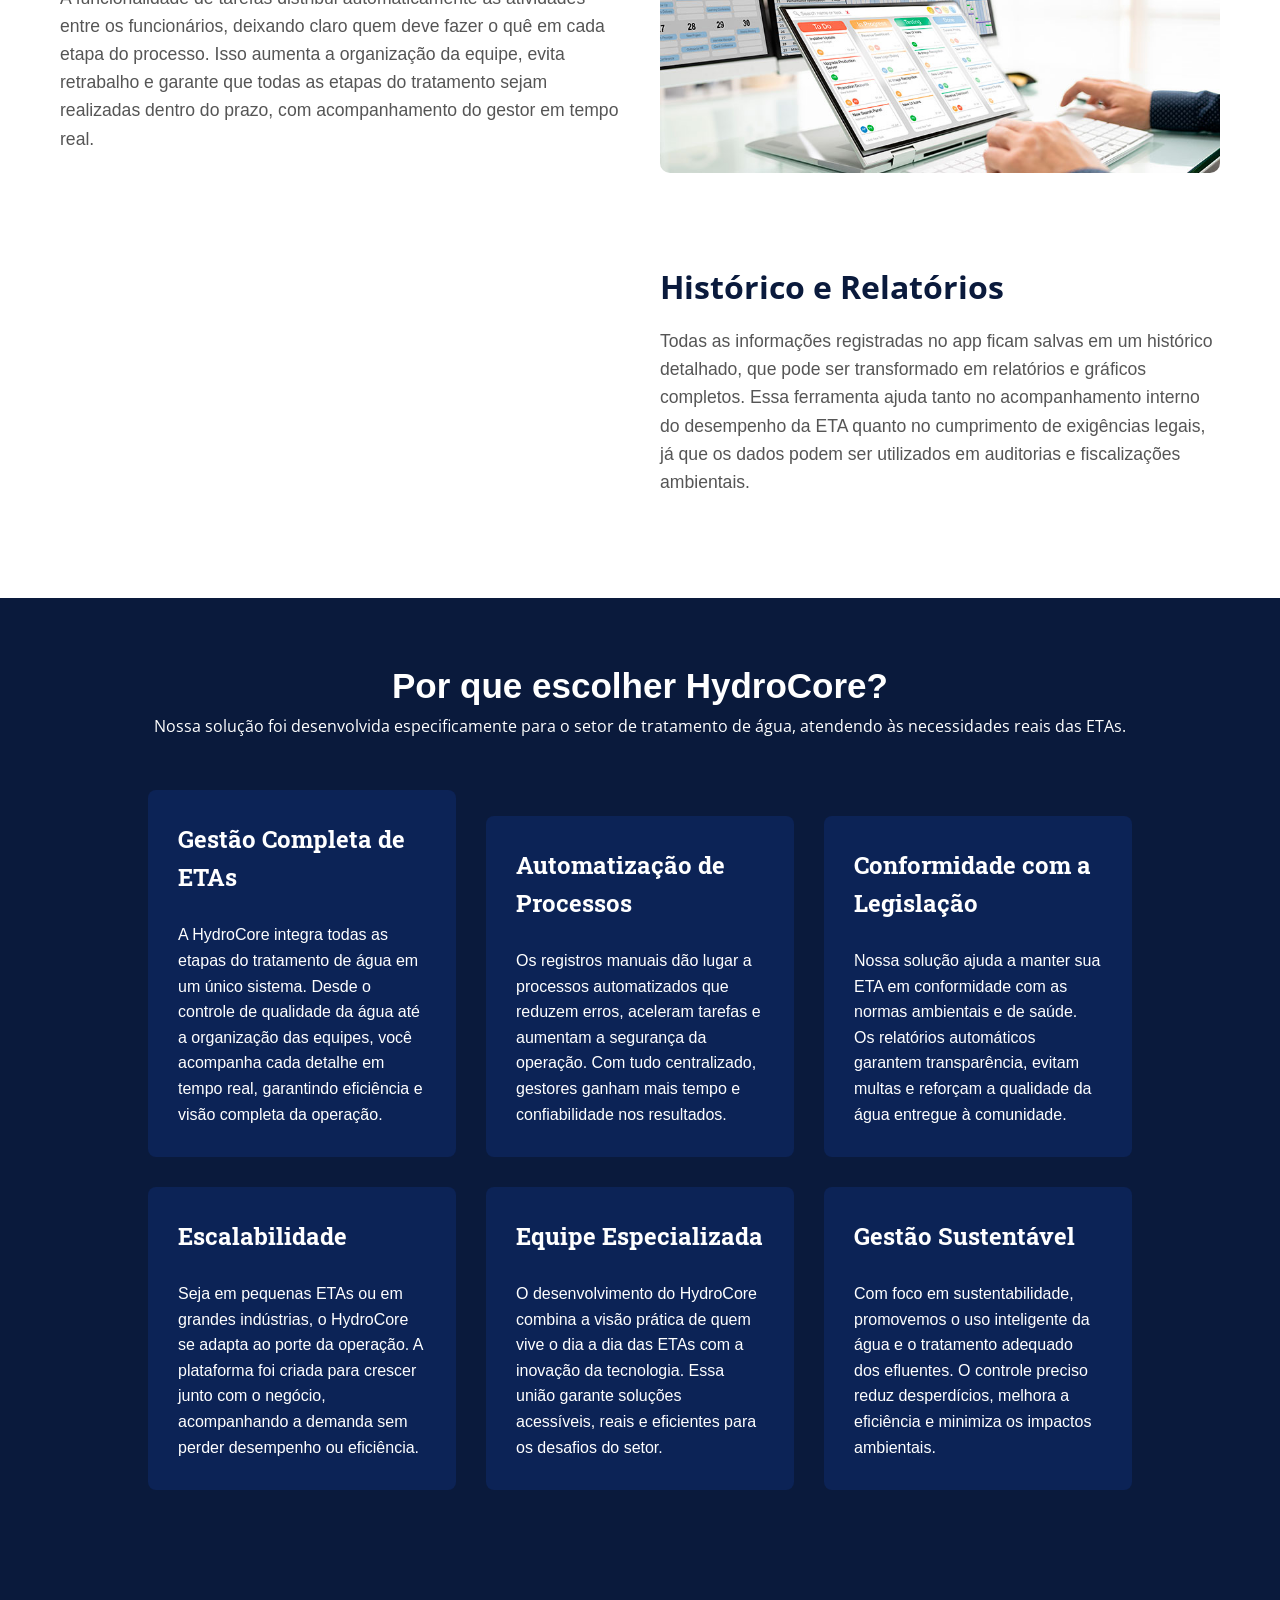
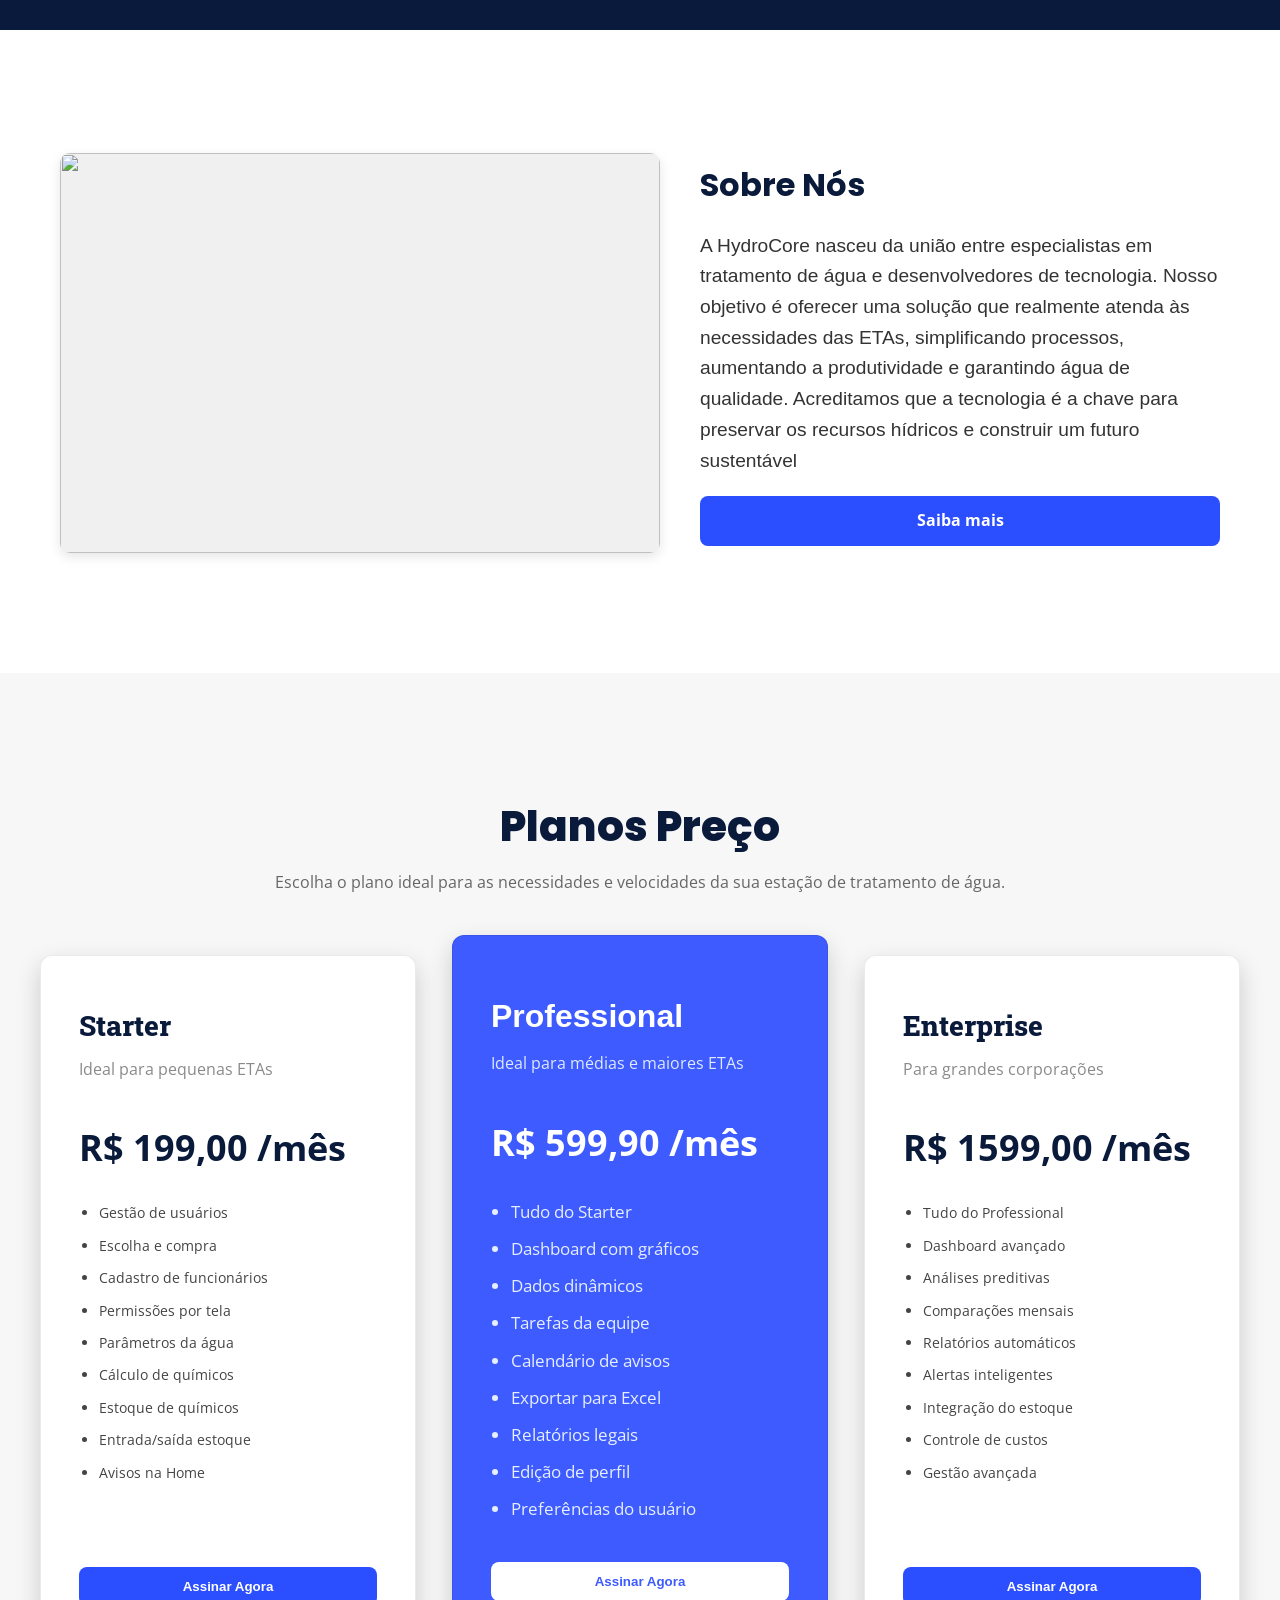
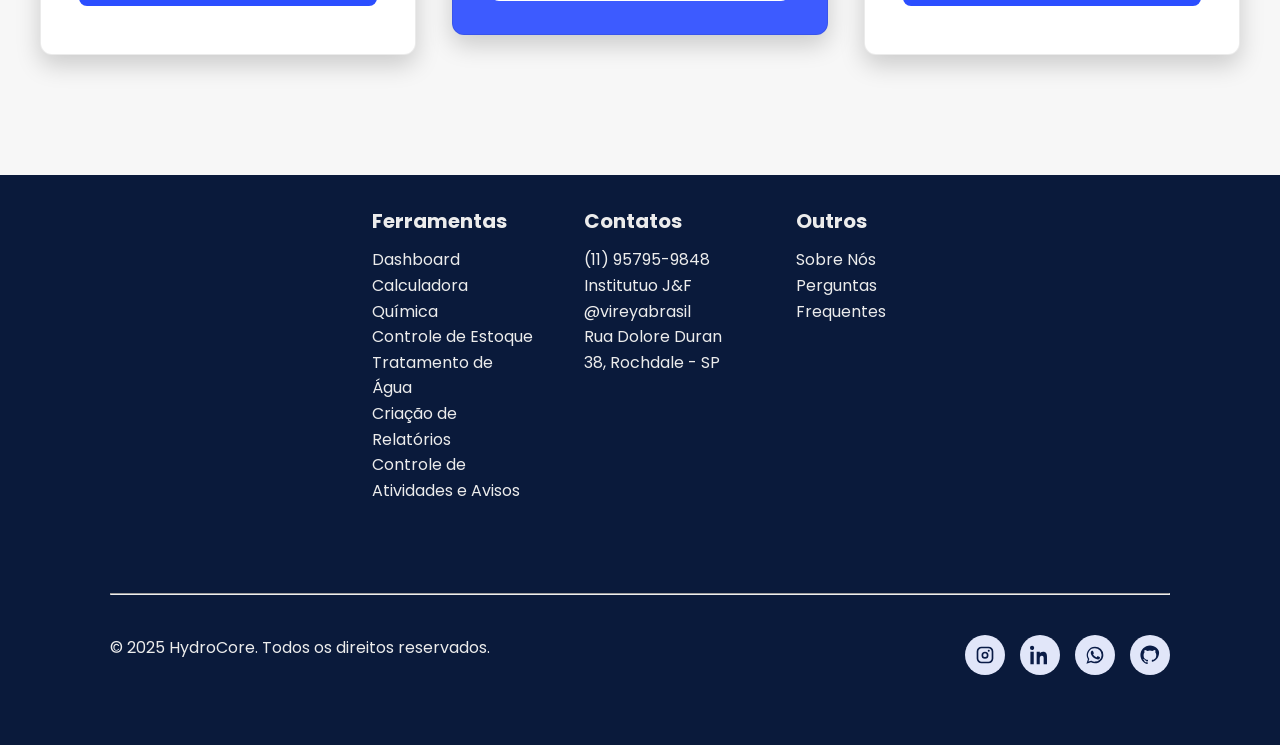
==== commit 818fa30f: "ajustando o saiba mais" ====
--- a/index.html
+++ b/index.html
@@ -191,6 +191,7 @@
                     a tecnologia é a chave para preservar os recursos hídricos e construir um futuro sustentável</p>
                     <a id="link-saibamais" href="sobrenosreal.html">Saiba mais</a>
             </div>
+            
         </section>
             
 
--- a/assets/css/style.css
+++ b/assets/css/style.css
@@ -369,15 +369,18 @@
     line-height: 1.6;
 }
 #link-saibamais {
-    background: #0400ff;
-    color: #FFF;
-    padding: 20px;
+    
+    display: inline-block;
+    text-align: center;
+    background: #2b4eff;
+    color: #fff;
     text-decoration: none;
-    border-radius: 10px;
-    margin-top: 50px;
-    padding-left: 100px;
-    padding-right: 100px;
-    margin-left: 200px;
+    padding: 12px;
+    border-radius: 8px;
+    width: 100%;
+    cursor: pointer;
+    font-weight: 700;
+    margin-top: 20px; /* distância do texto */
 }
 
 @media (max-width: 768px) {
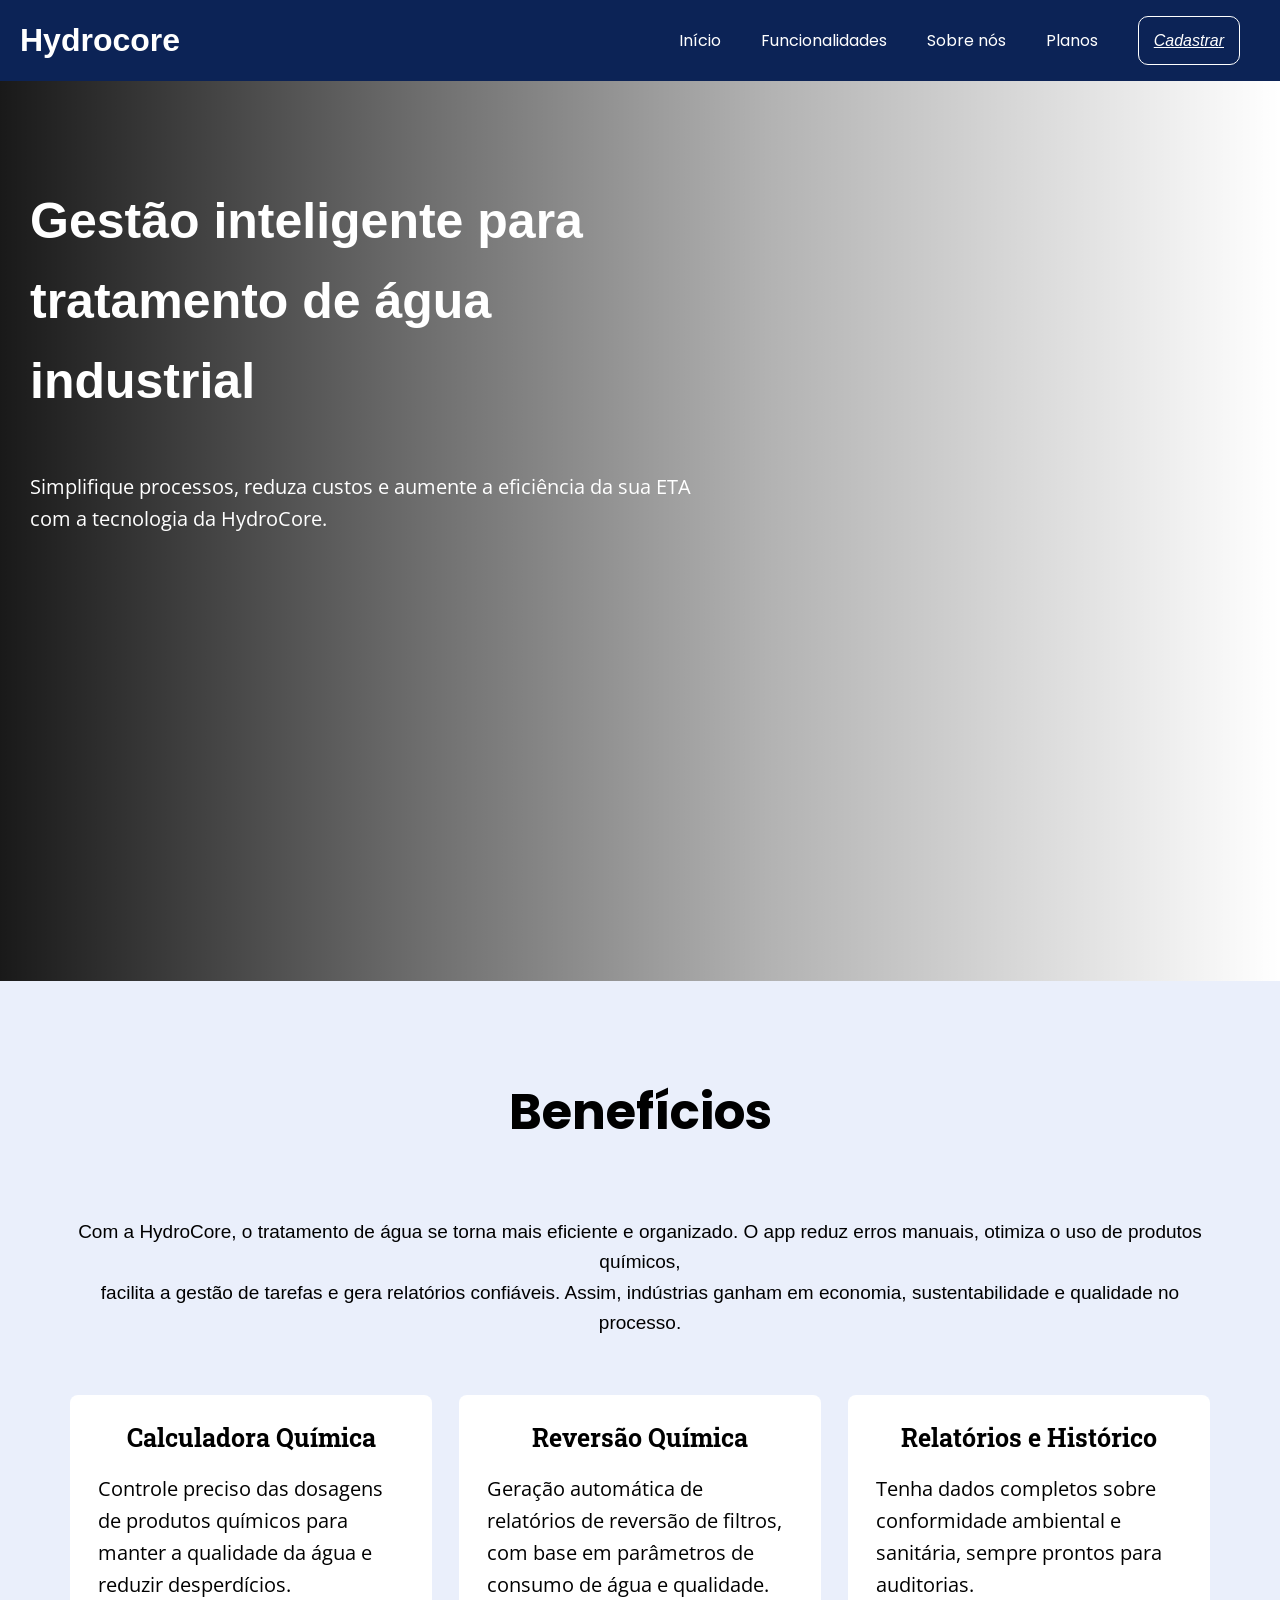
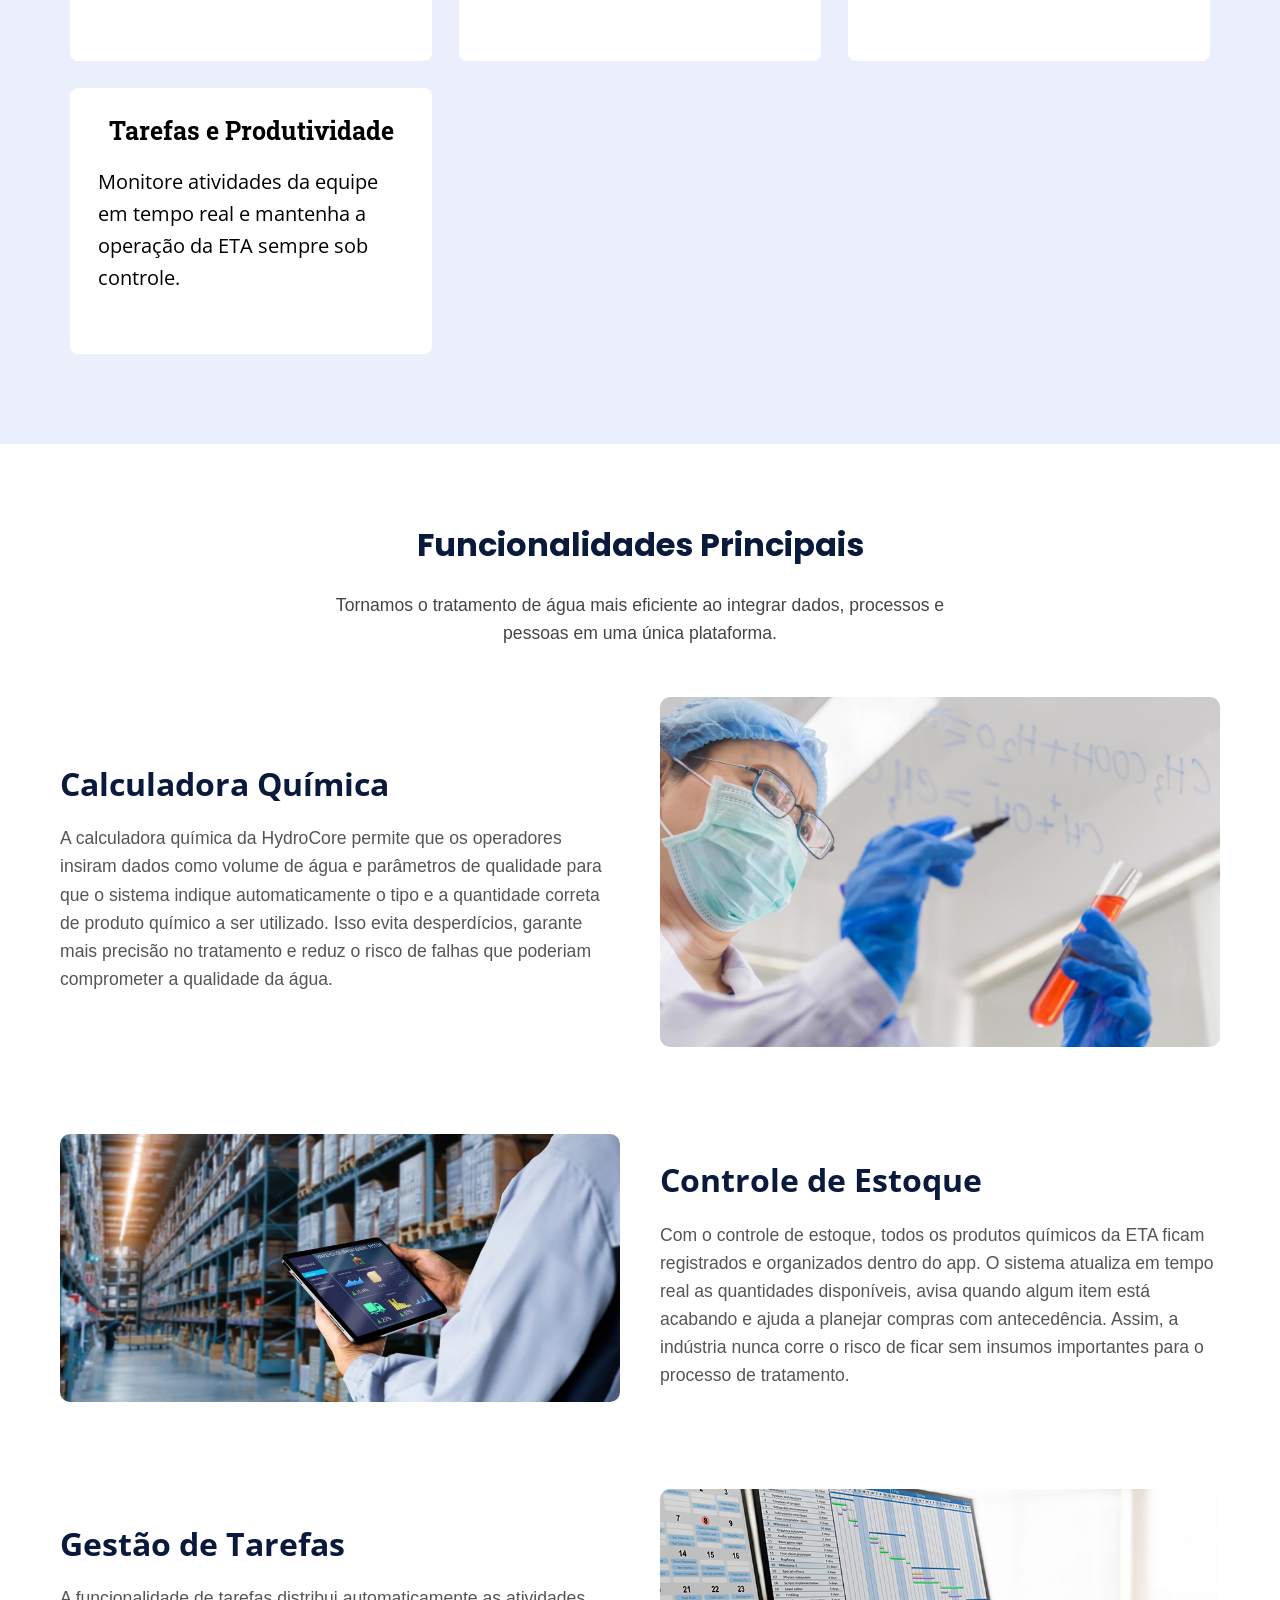
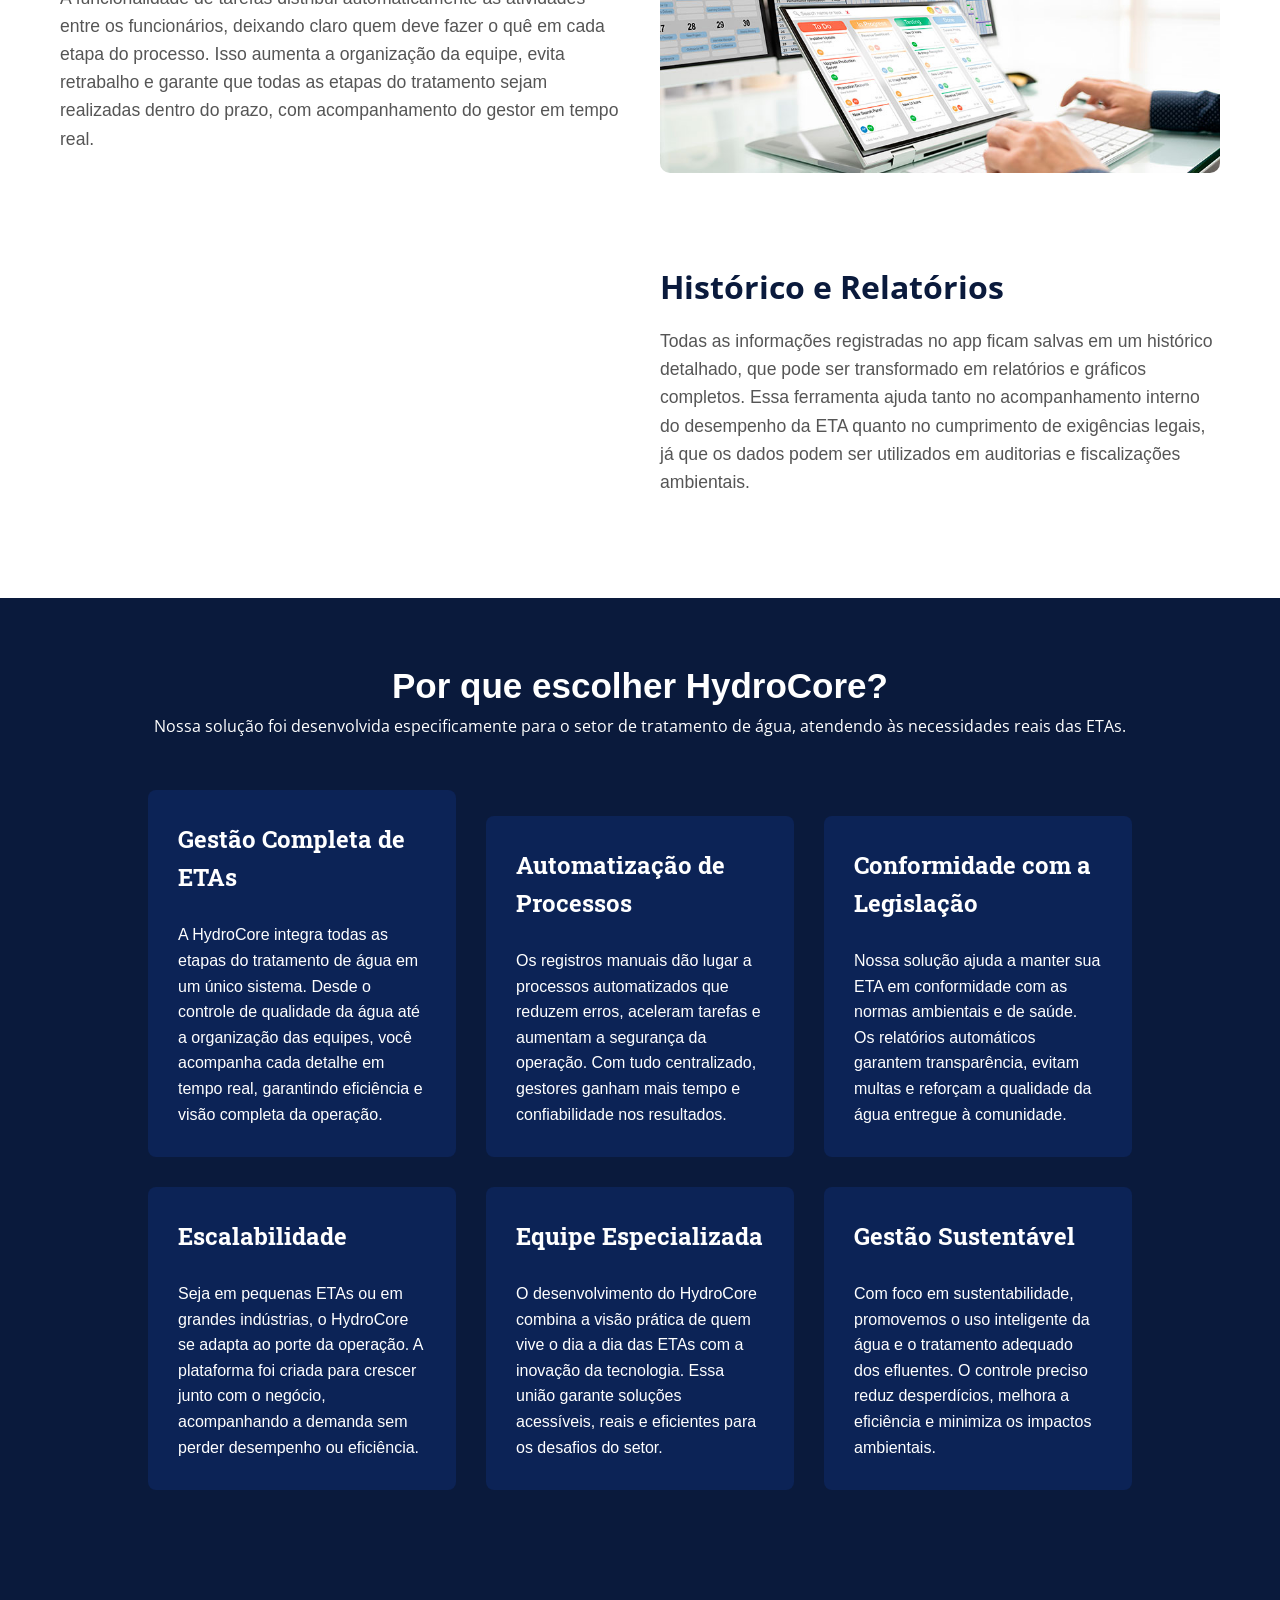
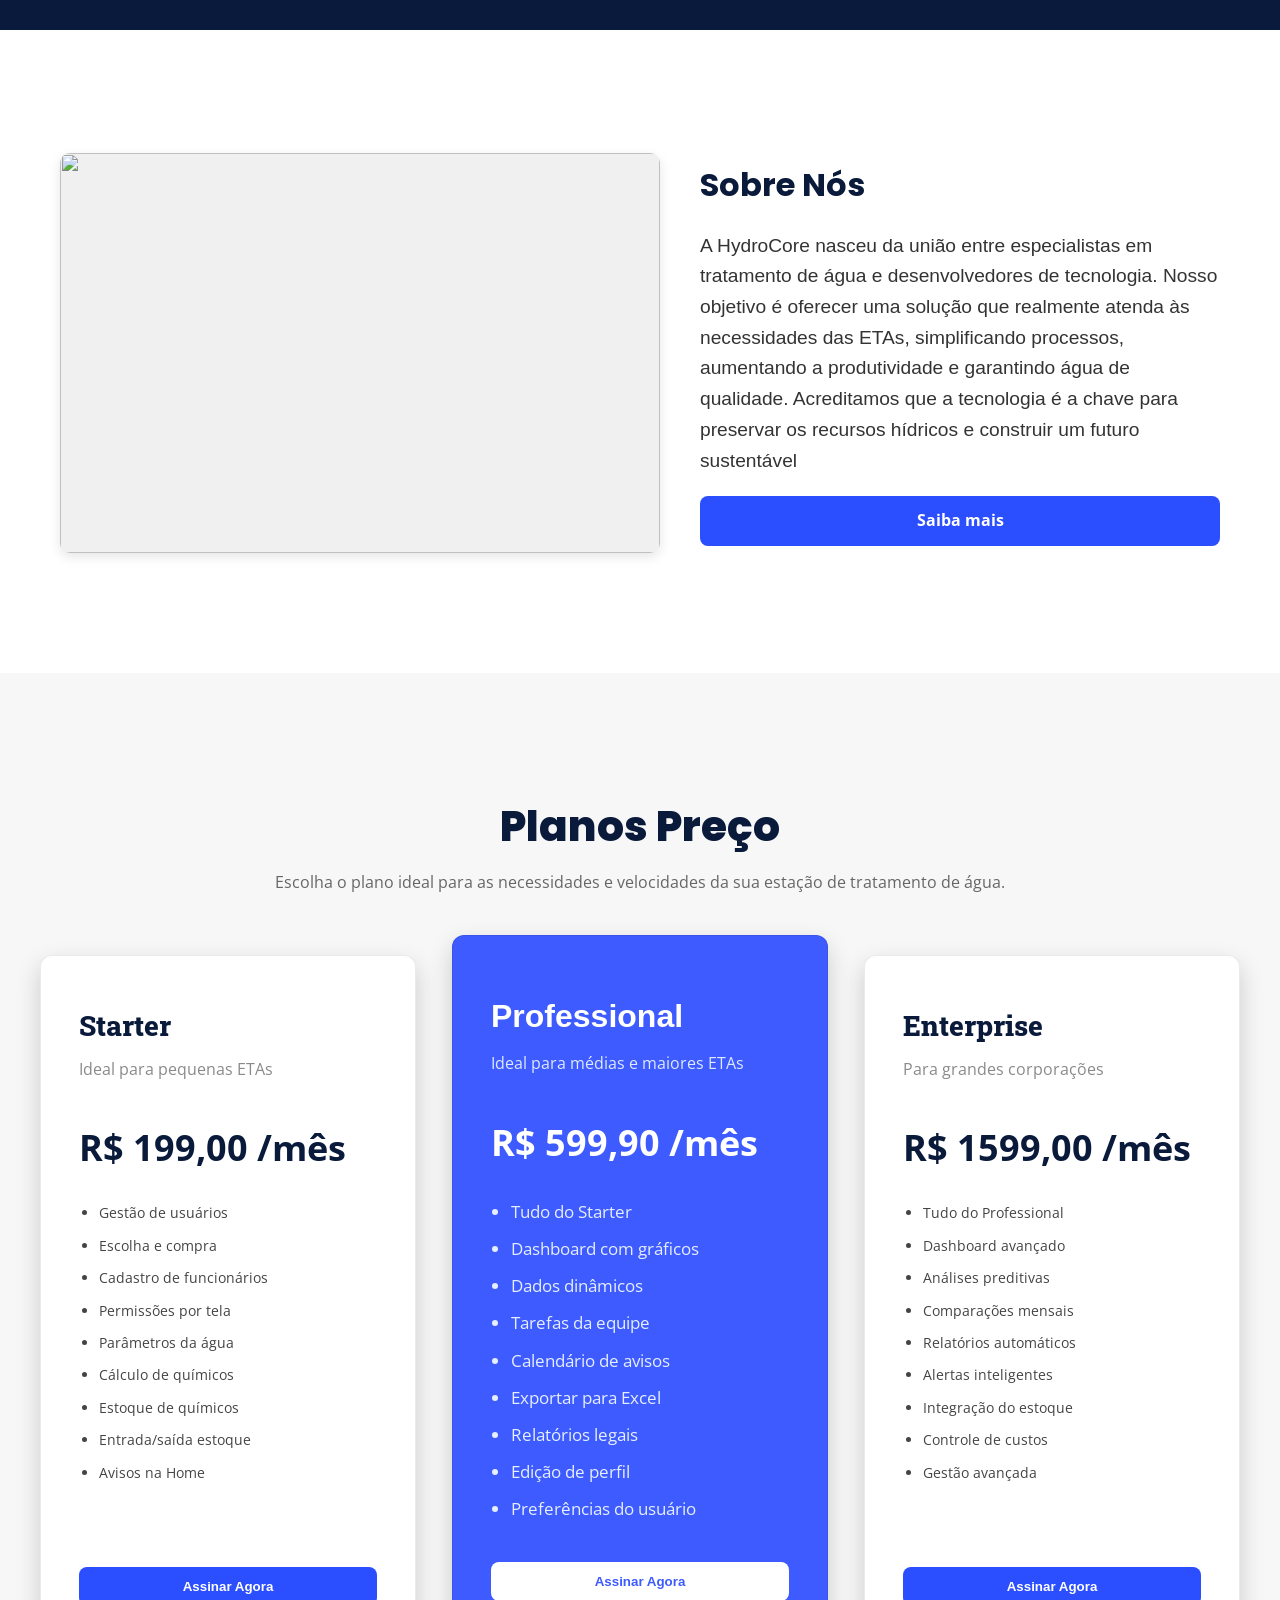
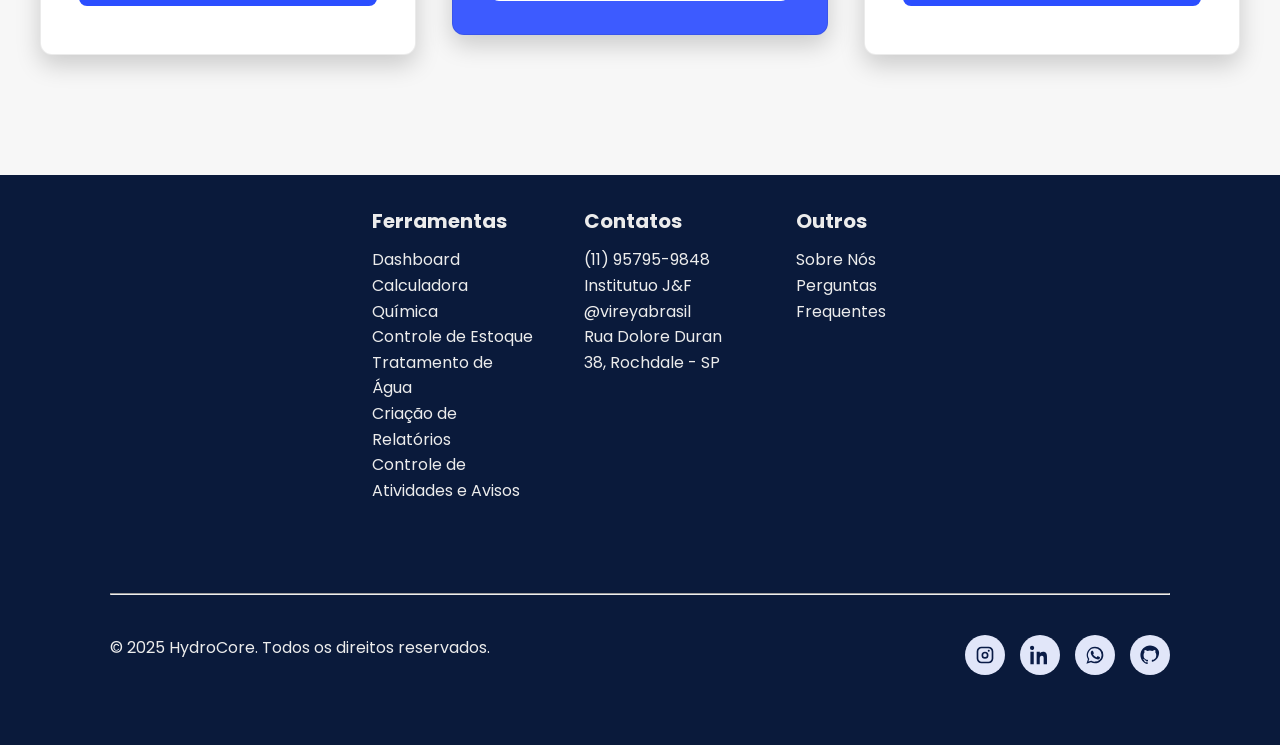
==== commit 49ae1bd6: "Finalizando header" ====
--- a/index.html
+++ b/index.html
@@ -17,9 +17,9 @@
             <nav>
                 <ul>
                     <li><a href="#">Início</a></li>  
-                    <li><a href="#funcionalidade-title">Funcionalidades</a></li> 
+                    <li><a href="#funcionalidade-title">Funcionalidades</a></li>
+                    <li><a href="#sobre-nos">Sobre nós</a></li> 
                     <li><a href="#planos">Planos</a></li>
-                    <li><a href="#sobre-nos">Sobre nós</a></li>
                     <li><a id="bottom-cadastro" href="cadastro.html">Cadastrar</a></li>
                 </ul>
             </nav>
--- a/assets/css/style.css
+++ b/assets/css/style.css
@@ -209,6 +209,7 @@
 }
 
 #funcionalidade-title{
+    scroll-margin-top: 80px;
     text-align: center;
     padding-top: 15px;
 }
@@ -335,6 +336,7 @@
 
 
 #sobre-nos {
+    scroll-margin-top: 80px;
     display: flex;
     align-items: center;
     justify-content: center;
@@ -358,6 +360,7 @@
 }
 
 .sobrenos-content h2 {
+
     font-size: 2rem;
     font-family: 'Poppins';
     color: #0a1a3b;
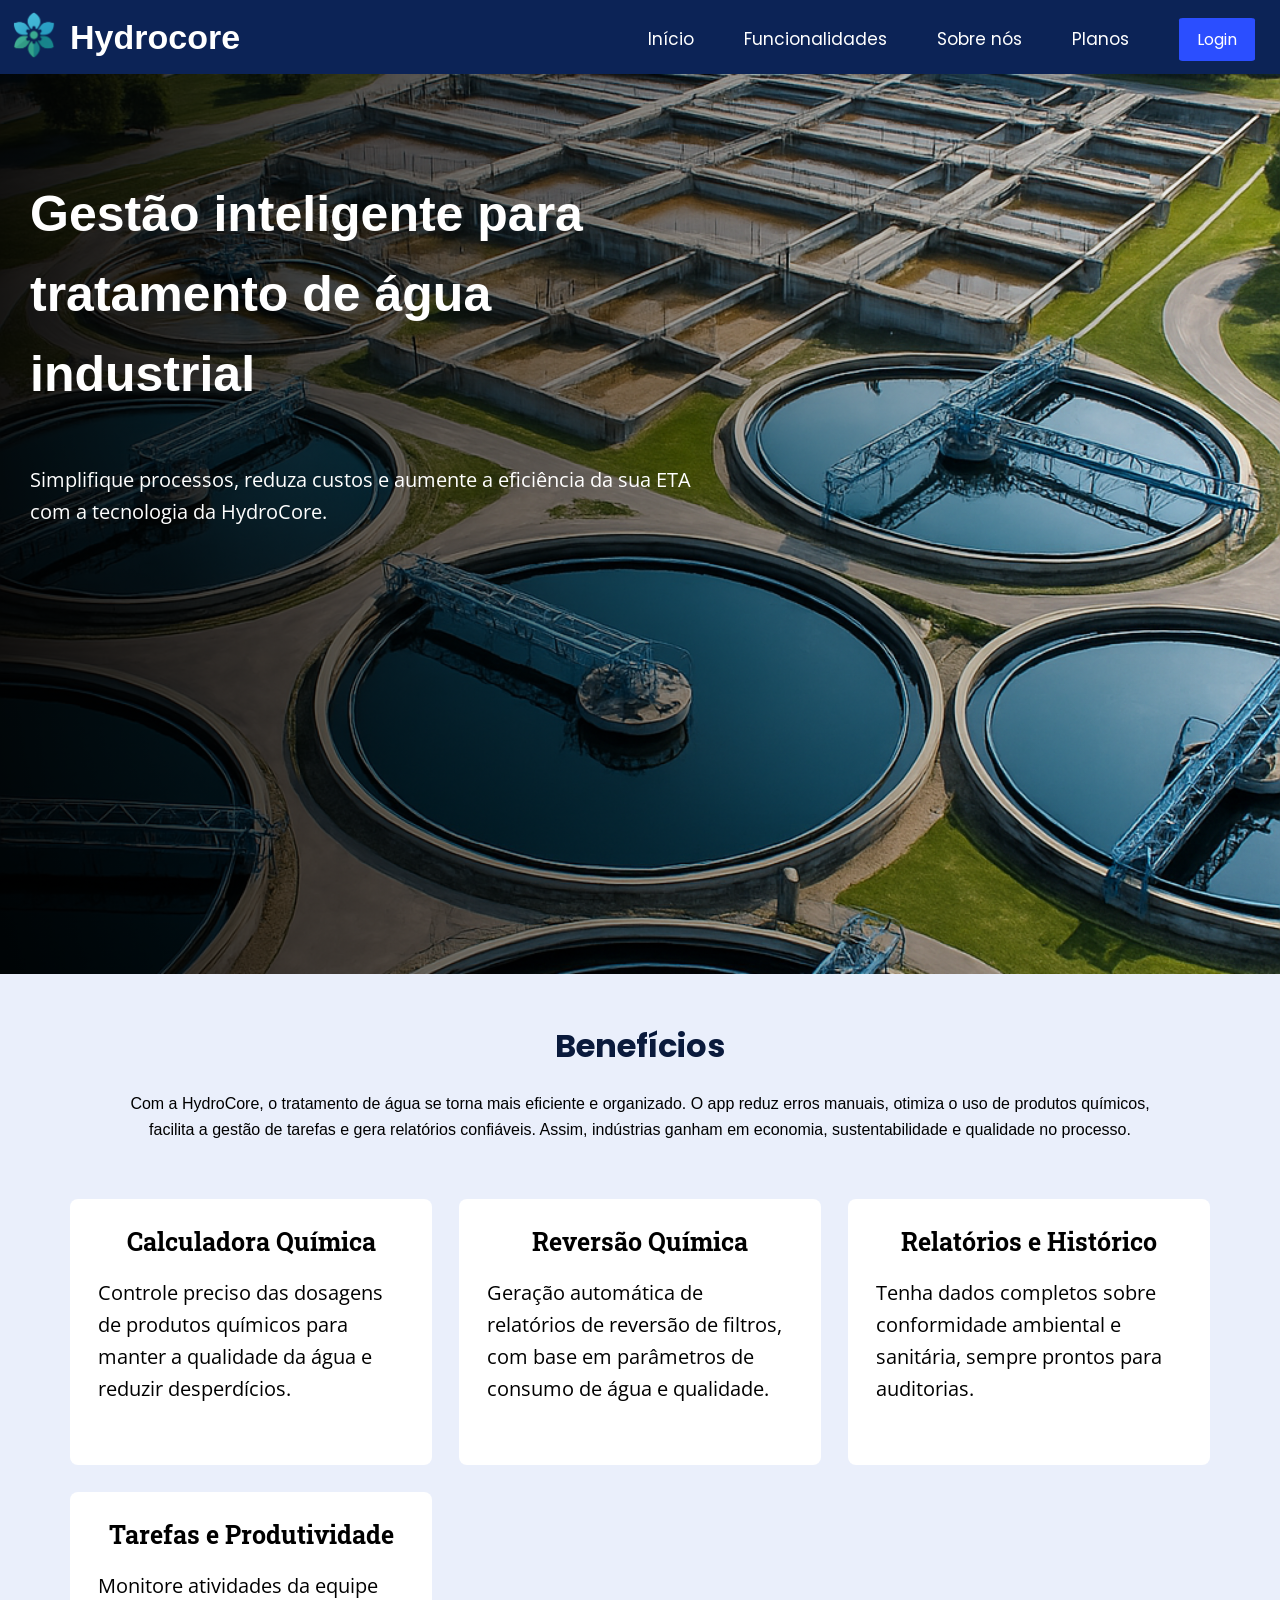
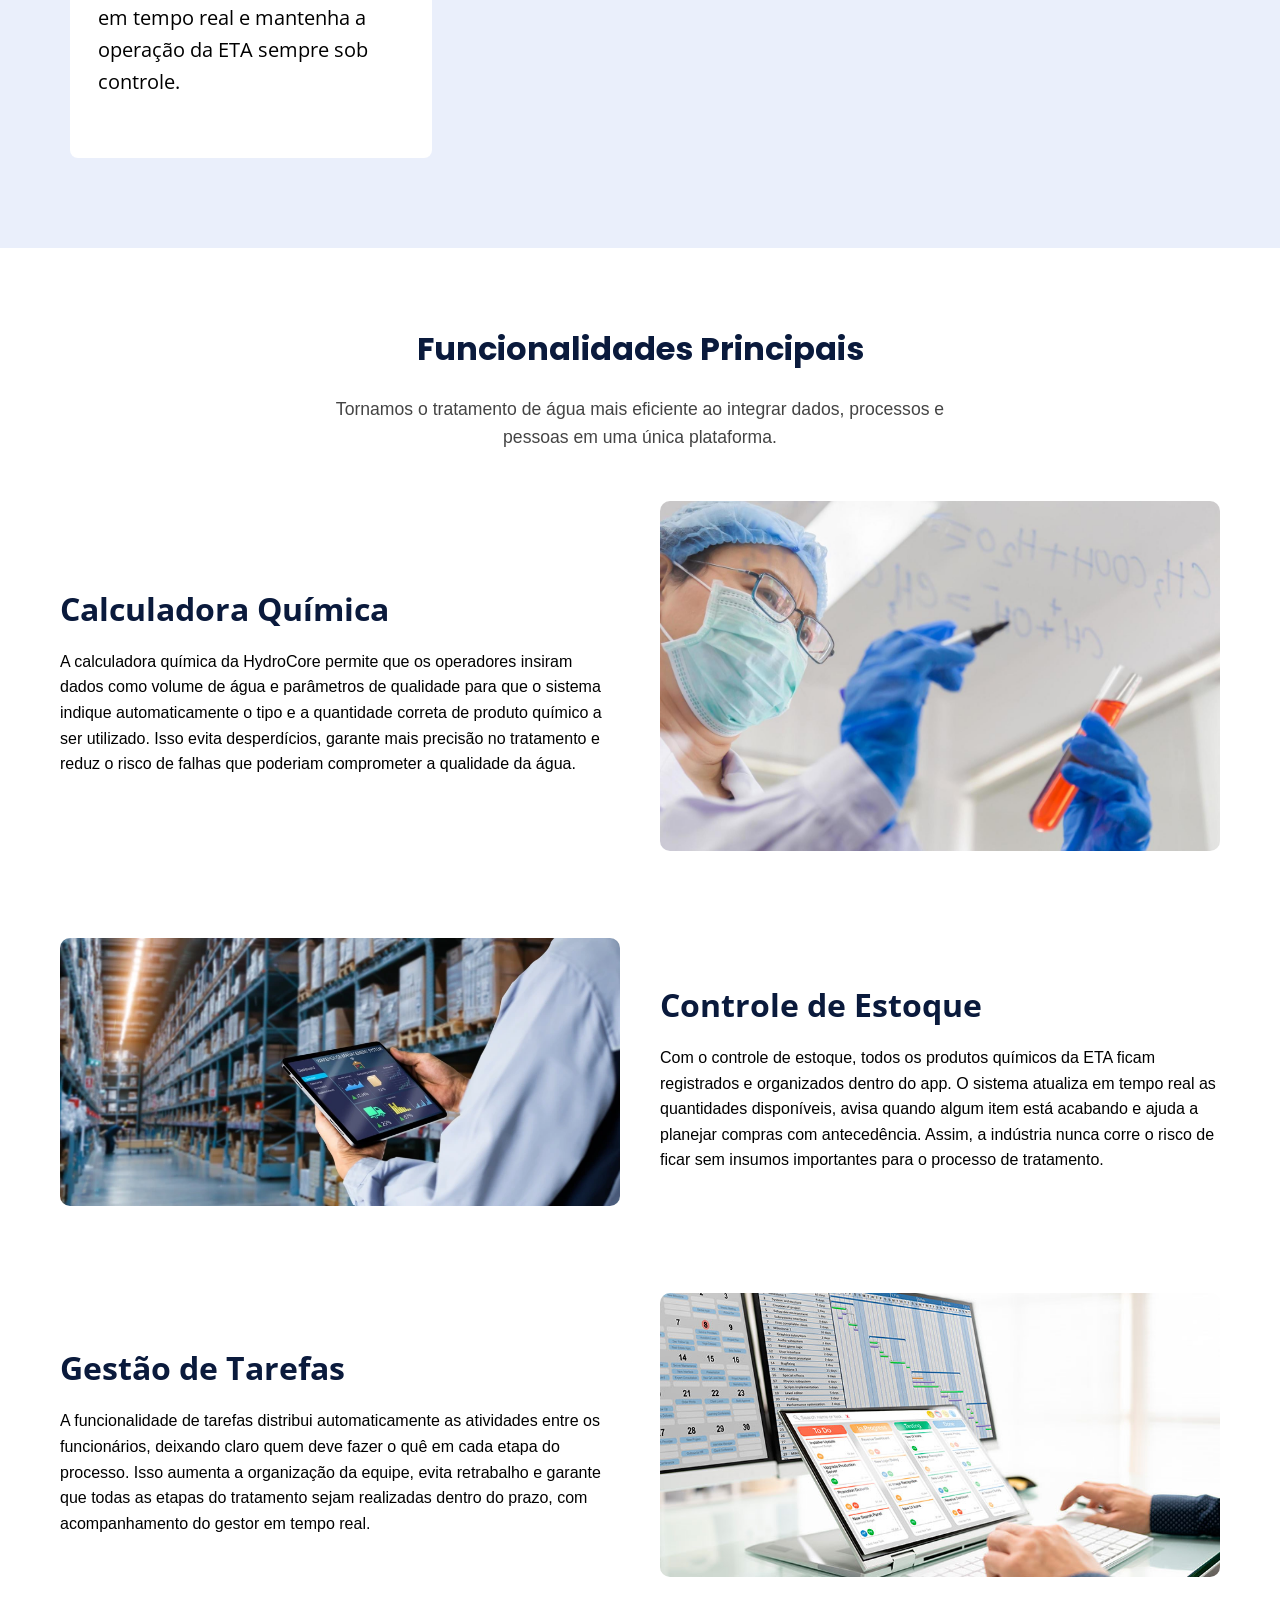
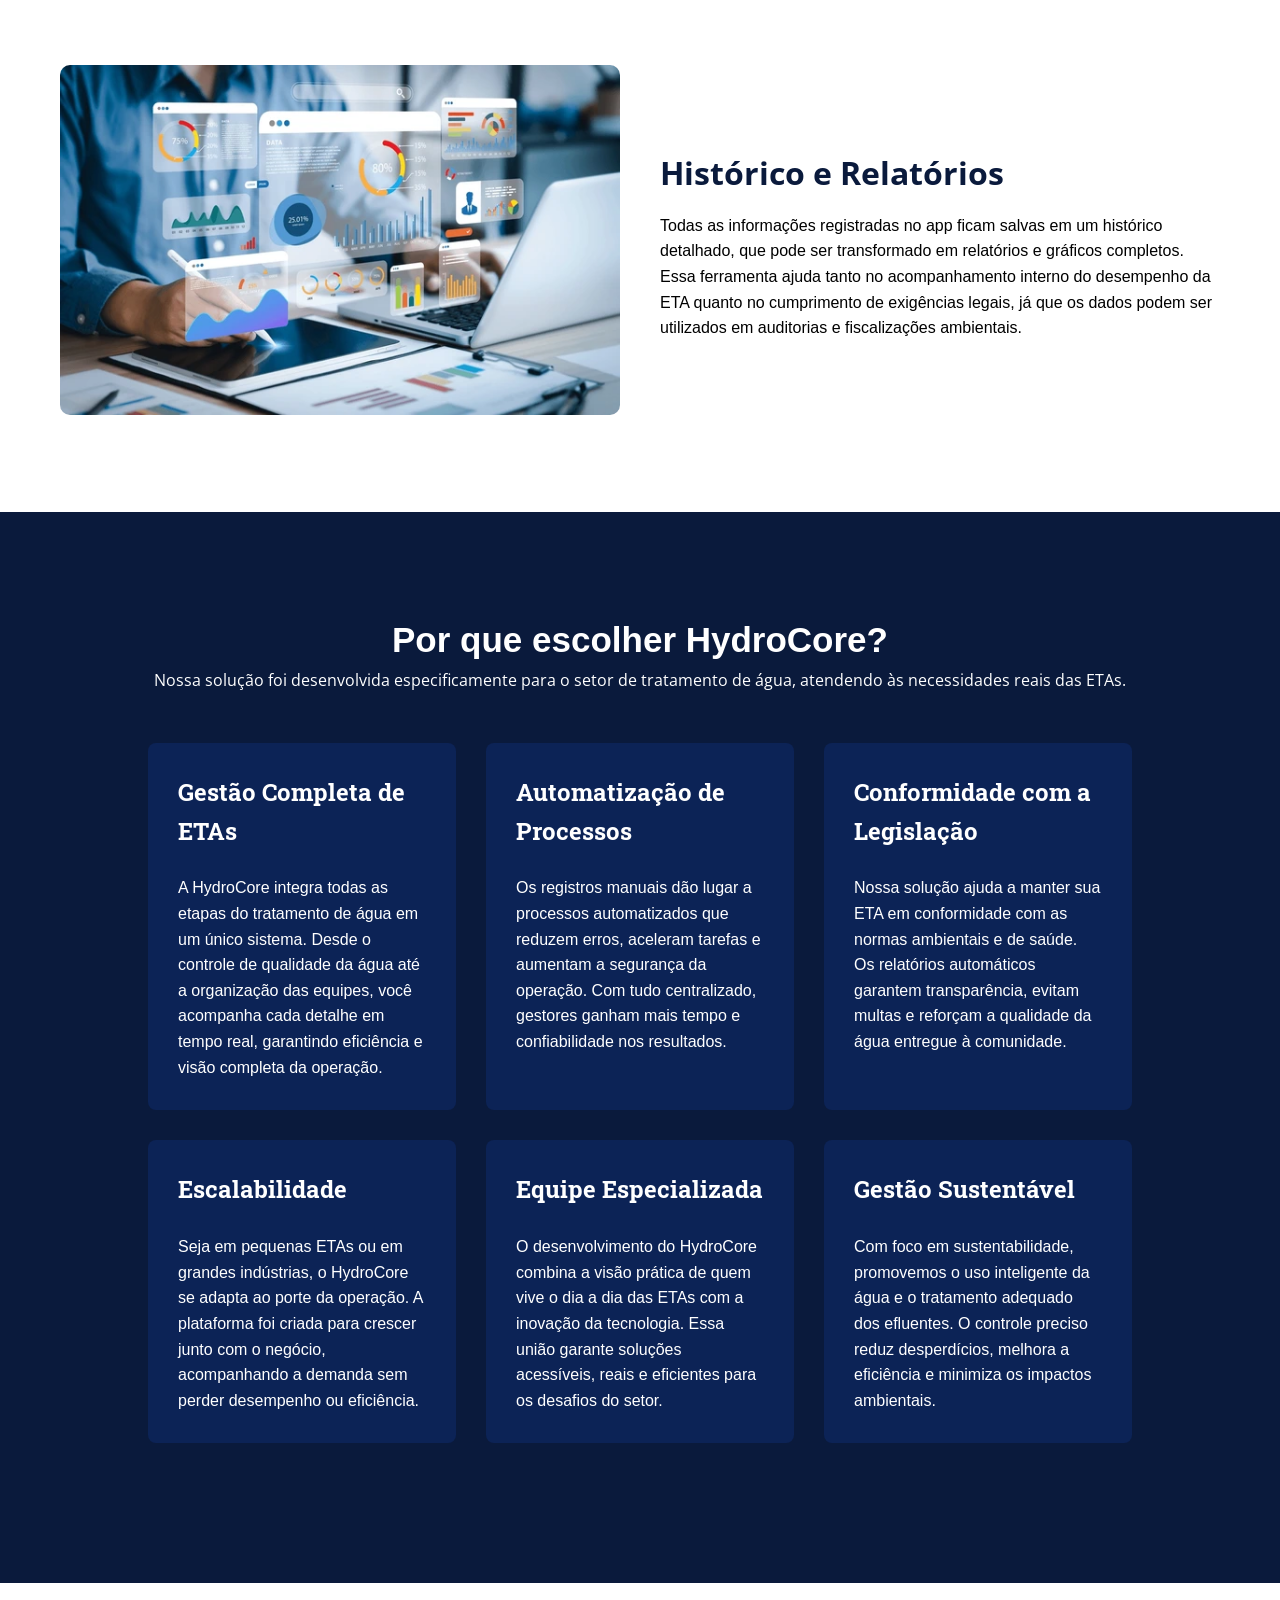
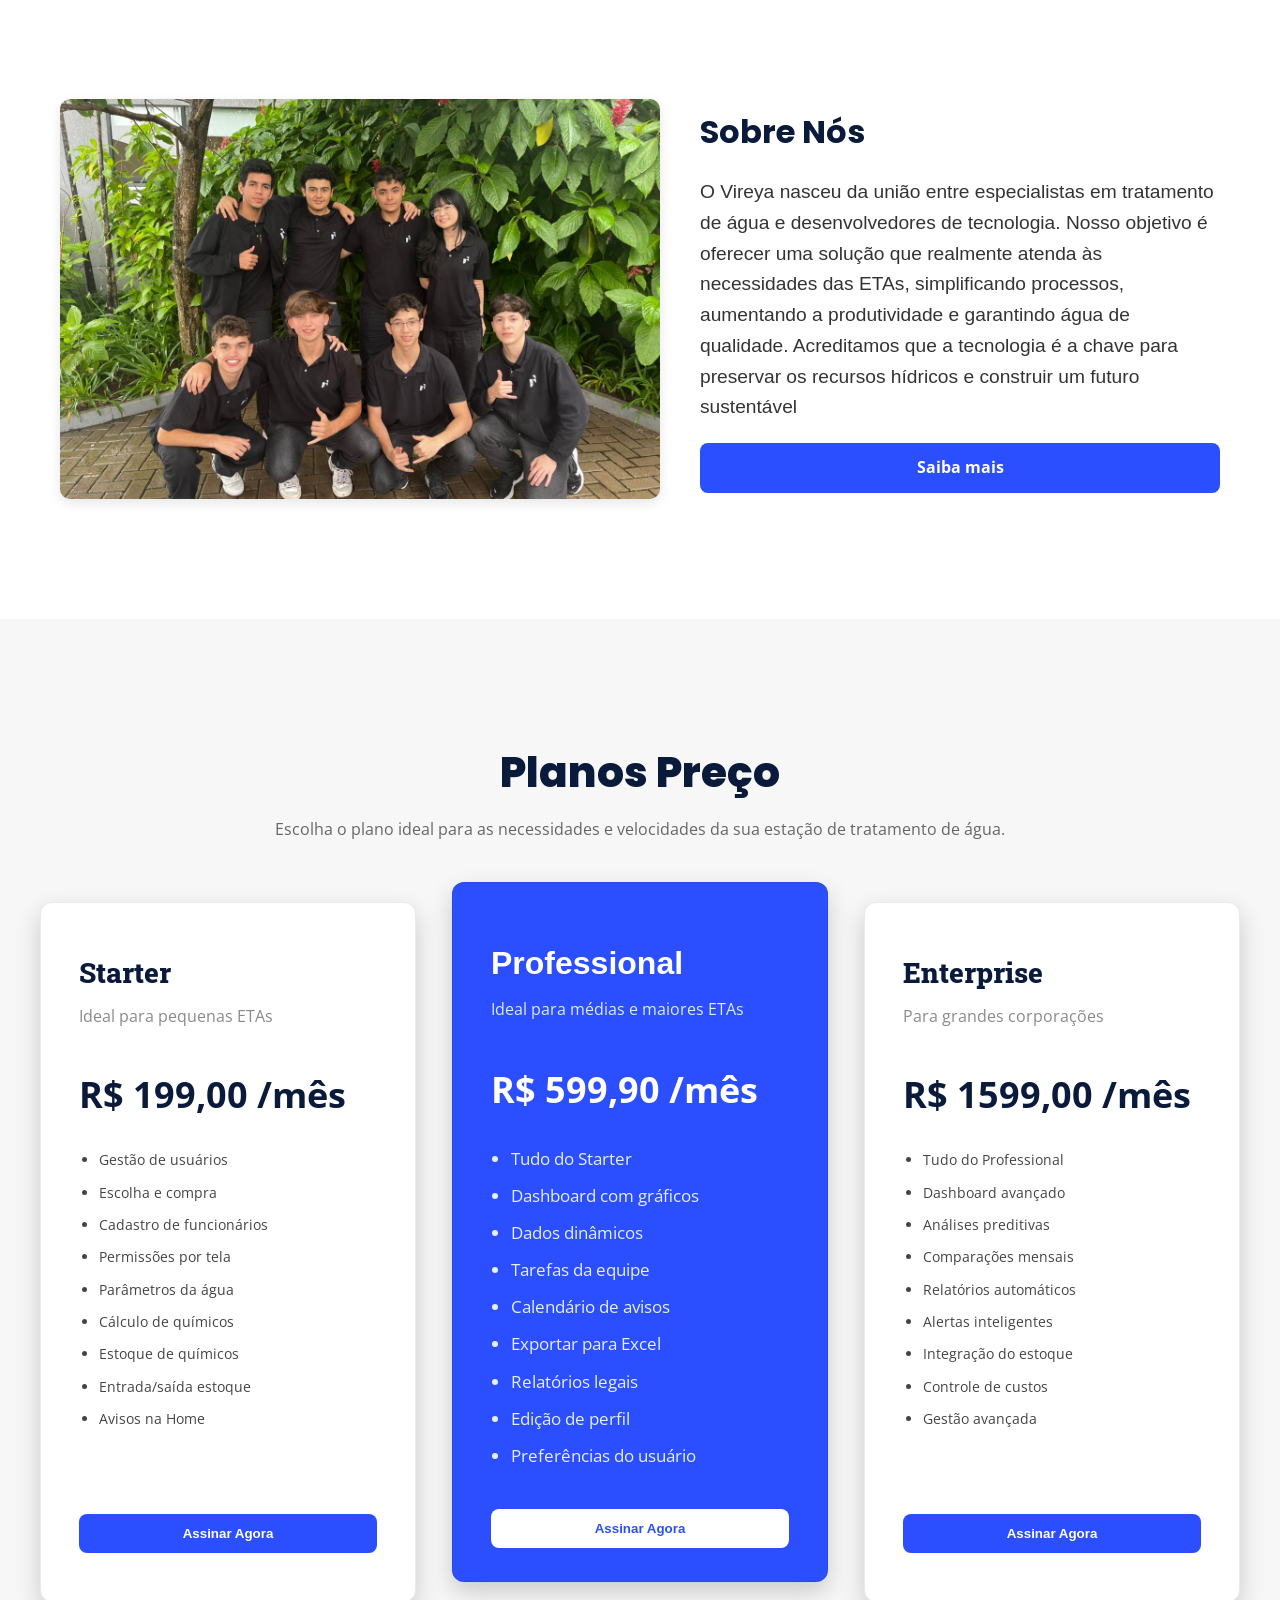
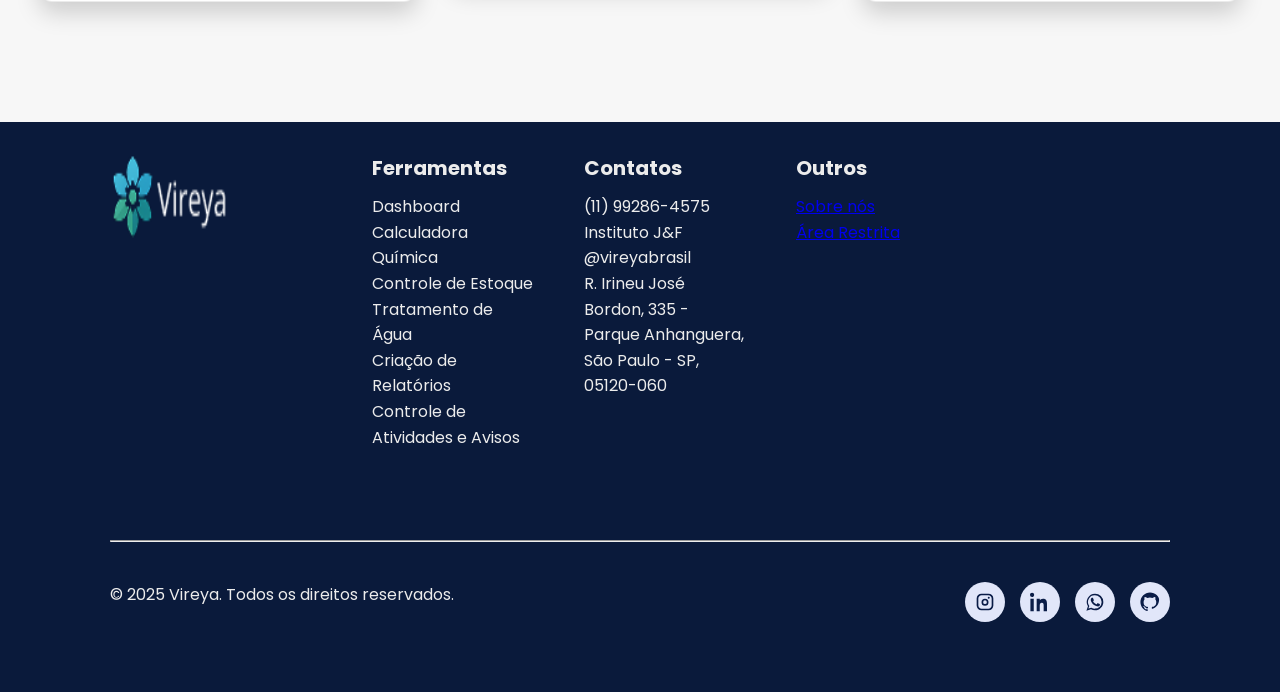
==== commit 15ac6db5: "atualizacao landing" ====
--- a/index.html
+++ b/index.html
@@ -5,352 +5,346 @@
     <meta charset="UTF-8">
     <meta name="viewport" content="width=device-width, initial-scale=1.0">
     <title>Vireya | HydroCore</title>
-    <link rel="stylesheet" href="assets/css/style.css">
+    <link rel="stylesheet" href="/assets/css/style.css">
+    <link rel="shortcut icon" href="/assets/imgs/vireya_icon.png" type="image/x-icon">
 </head>
 
 <body>
-    <header>
-        <div class="title-logo">
-            <h1>Hydrocore</h1>
-        </div>
-        <div class="topics-head" id="menu">
-            <nav>
+<header>
+    <div class="title-logo">
+        <img src="/assets/imgs/vireya_icon.png">
+        <h1>Hydrocore</h1>
+    </div>
+    <div class="topics-head" id="menu">
+        <nav>
+            <ul>
+                <li><a href="#">Início</a></li>
+                <li><a href="#funcionalidade-title">Funcionalidades</a></li>
+                <li><a href="#sobre-nos">Sobre nós</a></li>
+                <li><a href="#planos">Planos</a></li>
+                <li><a id="bottom-login" href="login.html">Login</a></li>
+            </ul>
+        </nav>
+    </div>
+    <button id="btn-hamb">☰</button>
+</header>
+<main>
+    <div class="frame-img">
+        <div id="introducao">
+            <div class="container-block">
+                <h2>Gestão inteligente para tratamento de água industrial</h2>
+                <p>Simplifique processos, reduza custos e aumente a eficiência da sua ETA com a tecnologia da
+                    HydroCore.</p>
+            </div>
+        </div>
+    </div>
+
+
+    <div id="beneficios">
+        <h2>Benefícios</h2>
+        <p id="text-expln">Com a HydroCore, o tratamento de água se torna mais eficiente e organizado. O app reduz
+            erros manuais, otimiza o uso de produtos químicos, <br>
+            facilita a gestão de tarefas e gera relatórios confiáveis. Assim, indústrias ganham em economia,
+            sustentabilidade e qualidade no processo.</p>
+        <div class="container-beneficios">
+            <div class="container-caixa">
+                <h3>Calculadora Química</h3>
+                <p>Controle preciso das dosagens de produtos químicos para manter a qualidade da água e reduzir
+                    desperdícios.</p>
+            </div>
+            <div class="container-caixa">
+                <h3>Reversão Química</h3>
+                <p>Geração automática de relatórios de reversão de filtros, com base em parâmetros de consumo de
+                    água e qualidade.</p>
+            </div>
+            <div class="container-caixa">
+                <h3>Relatórios e Histórico</h3>
+                <p>Tenha dados completos sobre conformidade ambiental e sanitária, sempre prontos para auditorias.
+                </p>
+            </div>
+            <div class="container-caixa">
+                <h3>Tarefas e Produtividade</h3>
+                <p>Monitore atividades da equipe em tempo real e mantenha a operação da ETA sempre sob controle.</p>
+            </div>
+        </div>
+    </div>
+
+    <section class="funcionalidades-section">
+        <h2 id="funcionalidade-title">Funcionalidades Principais</h2>
+        <p id="funcionalidade-sub">Tornamos o tratamento de água mais eficiente ao integrar dados, processos e
+            pessoas em uma única plataforma.</p>
+        <div class="container-funcoes">
+            <div class="linha-img-dir">
+                <div class="infos">
+                    <h2>Calculadora Química</h2>
+                    <p>A calculadora química da HydroCore permite que os operadores insiram dados como volume de
+                        água e parâmetros de qualidade
+                        para que o sistema indique automaticamente o tipo e a quantidade correta de produto químico
+                        a ser utilizado. Isso evita desperdícios,
+                        garante mais precisão no tratamento e reduz o risco de falhas que poderiam comprometer a
+                        qualidade da água.</p>
+                </div>
+                <div class="img">
+                    <img src=" /assets/imgs/imagemCientista.jpg" alt="mulher fazendo calculos com quimicos">
+                </div>
+            </div>
+            <div class="linha-img reverse">
+                <div class="infos">
+                    <h2>Controle de Estoque</h2>
+                    <p>Com o controle de estoque, todos os produtos químicos da ETA ficam registrados e organizados
+                        dentro do app.
+                        O sistema atualiza em tempo real as quantidades disponíveis, avisa quando algum item está
+                        acabando e ajuda a planejar compras com antecedência.
+                        Assim, a indústria nunca corre o risco de ficar sem insumos importantes para o processo de
+                        tratamento.</p>
+                </div>
+                <div class="img">
+                    <img src=" /assets/imgs/imagemEstoque.webp" alt="Homen com tablete em um armazem de estoque">
+                </div>
+            </div>
+            <div class="linha-img-dir">
+                <div class="infos">
+                    <h2>Gestão de Tarefas</h2>
+                    <p>A funcionalidade de tarefas distribui automaticamente as atividades entre os funcionários,
+                        deixando claro quem deve fazer o quê em cada etapa do processo.
+                        Isso aumenta a organização da equipe, evita retrabalho e garante que todas as etapas do
+                        tratamento sejam realizadas dentro do prazo, com acompanhamento do gestor em tempo real.</p>
+                </div>
+                <div class="img">
+                    <img src=" /assets/imgs/imagemGestaoTarefas.jpg" alt="pessoa fazendo gestão de atividades">
+                </div>
+            </div>
+            <div class="linha-img reverse">
+                <div class="infos">
+                    <h2>Histórico e Relatórios</h2>
+                    <p>Todas as informações registradas no app ficam salvas em um histórico detalhado, que pode ser
+                        transformado em relatórios e gráficos completos.
+                        Essa ferramenta ajuda tanto no acompanhamento interno do desempenho da ETA quanto no
+                        cumprimento de exigências legais,
+                        já que os dados podem ser utilizados em auditorias e fiscalizações ambientais.</p>
+                </div>
+                <div class="img">
+                    <img src=" /assets/imgs/imagemComputador.webp" alt="">
+                </div>
+            </div>
+        </div>
+    </section>
+
+    <section id="porque-section">
+        <div id="porque">
+            <h2>Por que escolher HydroCore?</h2>
+            <p>Nossa solução foi desenvolvida especificamente para o setor de tratamento de água, atendendo às
+                necessidades reais das ETAs.</p>
+            <div class="grid-porques">
+                <div class="block-porque">
+                    <h3>Gestão Completa de ETAs</h3>
+                    <br>
+                    <p>A HydroCore integra todas as etapas do tratamento de água em um único sistema. Desde o
+                        controle de qualidade da água até a organização das equipes, você acompanha cada detalhe em
+                        tempo real, garantindo eficiência e visão completa da operação.</p>
+                </div>
+                <div class="block-porque">
+                    <h3>Automatização de Processos</h3>
+                    <br>
+                    <p>Os registros manuais dão lugar a processos automatizados que reduzem erros, aceleram tarefas
+                        e aumentam a segurança da operação. Com tudo centralizado, gestores ganham mais
+                        tempo e confiabilidade nos resultados.</p>
+                </div>
+                <div class="block-porque">
+                    <h3>Conformidade com a Legislação</h3>
+                    <br>
+                    <p>Nossa solução ajuda a manter sua ETA em conformidade com as normas ambientais e de saúde. Os
+                        relatórios automáticos garantem transparência, evitam multas e reforçam a qualidade da água
+                        entregue à comunidade.</p>
+                </div>
+                <div class="block-porque">
+                    <h3>Escalabilidade</h3>
+                    <br>
+                    <p>Seja em pequenas ETAs ou em grandes indústrias, o HydroCore se adapta ao porte da operação. A
+                        plataforma foi criada para crescer junto com o negócio, acompanhando a demanda sem perder
+                        desempenho ou eficiência.</p>
+                </div>
+                <div class="block-porque">
+                    <h3>Equipe Especializada</h3>
+                    <br>
+                    <p>O desenvolvimento do HydroCore combina a visão prática de quem vive o dia a dia das ETAs com
+                        a inovação da tecnologia. Essa união garante soluções acessíveis, reais e eficientes para os
+                        desafios do setor.</p>
+                </div>
+                <div class="block-porque">
+                    <h3>Gestão Sustentável</h3>
+                    <br>
+                    <p>Com foco em sustentabilidade, promovemos o uso inteligente da água e o tratamento adequado
+                        dos efluentes. O controle preciso reduz desperdícios, melhora a eficiência e minimiza os
+                        impactos ambientais.</p>
+                </div>
+            </div>
+        </div>
+    </section>
+
+    <section id="sobre-nos">
+        <img id="img-nos" src=" /assets/imgs/equipeVireya.jpg" alt="Desenvolvedores do Vireya">
+        <div class="sobrenos-content">
+            <h2>Sobre Nós</h2>
+            <p>O Vireya nasceu da união entre especialistas em tratamento de água e desenvolvedores de
+                tecnologia. Nosso objetivo é oferecer uma solução que realmente atenda às necessidades das ETAs,
+                simplificando processos, aumentando a produtividade e garantindo água de qualidade. Acreditamos que
+                a tecnologia é a chave para preservar os recursos hídricos e construir um futuro sustentável</p>
+            <a id="link-saibamais" href="sobrenosreal.html">Saiba mais</a>
+        </div>
+    </section>
+
+    <div id="planos">
+        <div class="container-planos">
+            <h2>Planos Preço</h2>
+            <p>Escolha o plano ideal para as necessidades e velocidades da sua estação de tratamento de água.</p>
+            <div class="grid-planos">
+                <div class="card-assinar">
+                    <h3>Starter</h3>
+                    <p>Ideal para pequenas ETAs</p>
+                    <p class="preco">R$ 199,00 /mês</p>
+                    <ul>
+                        <li>Gestão de usuários</li>
+                        <li>Escolha e compra</li>
+                        <li>Cadastro de funcionários</li>
+                        <li>Permissões por tela</li>
+                        <li>Parâmetros da água</li>
+                        <li>Cálculo de químicos</li>
+                        <li>Estoque de químicos</li>
+                        <li>Entrada/saída estoque</li>
+                        <li>Avisos na Home</li>
+                    </ul>
+                    <button onclick="window.location.href=' /assets/pages/landingpage/login.jsp'">
+                        Assinar Agora
+                    </button>
+                </div>
+                <div class="card-assinar-highlit">
+                    <h3>Professional</h3>
+                    <p>Ideal para médias e maiores ETAs</p>
+                    <p class="preco">R$ 599,90 /mês</p>
+                    <ul>
+                        <li>Tudo do Starter</li>
+                        <li>Dashboard com gráficos</li>
+                        <li>Dados dinâmicos</li>
+                        <li>Tarefas da equipe</li>
+                        <li>Calendário de avisos</li>
+                        <li>Exportar para Excel</li>
+                        <li>Relatórios legais</li>
+                        <li>Edição de perfil</li>
+                        <li>Preferências do usuário</li>
+                    </ul>
+                    <!-- Ao clicar no botão é enviado para a pagina de login -->
+                    <button onclick="login.html">
+                        Assinar Agora
+                    </button>
+                </div>
+                <div class="card-assinar">
+                    <h3>Enterprise</h3>
+                    <p>Para grandes corporações</p>
+                    <p class="preco">R$ 1599,00 /mês</p>
+                    <ul>
+                        <li>Tudo do Professional</li>
+                        <li>Dashboard avançado</li>
+                        <li>Análises preditivas</li>
+                        <li>Comparações mensais</li>
+                        <li>Relatórios automáticos</li>
+                        <li>Alertas inteligentes</li>
+                        <li>Integração do estoque</li>
+                        <li>Controle de custos</li>
+                        <li>Gestão avançada</li>
+                    </ul>
+                    <!-- Ao clicar no botão é enviado para a pagina de login -->
+                    <button onclick="window.location.href=' /assets/pages/landingpage/login.jsp'">
+                        Assinar Agora
+                    </button>
+                </div>
+            </div>
+        </div>
+    </div>
+
+</main>
+
+<footer>
+    <div class="grid-footer">
+        <div class="links-grid">
+            <img id="img-foot" src="assets/imgs/Group 1.png" alt="Logo Vireya">
+            <nav class="nav-footer">
+                <p class="title-points">Ferramentas</p>
                 <ul>
-                    <li><a href="#">Início</a></li>  
-                    <li><a href="#funcionalidade-title">Funcionalidades</a></li>
-                    <li><a href="#sobre-nos">Sobre nós</a></li> 
-                    <li><a href="#planos">Planos</a></li>
-                    <li><a id="bottom-cadastro" href="cadastro.html">Cadastrar</a></li>
+                    <li>Dashboard</li>
+                    <li>Calculadora Química</li>
+                    <li>Controle de Estoque</li>
+                    <li>Tratamento de Água</li>
+                    <li>Criação de Relatórios</li>
+                    <li>Controle de Atividades e Avisos</li>
                 </ul>
             </nav>
-        </div>
-        <button id="btn-hamb">☰</button>
-    </header>
-    <main>
-        <div class="frame-img">
-            <div id="introducao">
-                <div class="container-block">
-                    <h2>Gestão inteligente para tratamento de água industrial</h2>
-                    <p>Simplifique processos, reduza custos e aumente a eficiência da sua ETA com a tecnologia da
-                        HydroCore.</p>
-                </div>
-            </div>
-        </div>
-
-
-        <div id="beneficios">
-            <h2>Benefícios</h2>
-            <p id="text-expln">Com a HydroCore, o tratamento de água se torna mais eficiente e organizado. O app reduz
-                erros manuais, otimiza o uso de produtos químicos, <br>
-                facilita a gestão de tarefas e gera relatórios confiáveis. Assim, indústrias ganham em economia,
-                sustentabilidade e qualidade no processo.</p>
-            <div class="container-beneficios">
-                <div class="container-caixa">
-                    <h3>Calculadora Química</h3>
-                    <p>Controle preciso das dosagens de produtos químicos para manter a qualidade da água e reduzir
-                        desperdícios.</p>
-                </div>
-                <div class="container-caixa">
-                    <h3>Reversão Química</h3>
-                    <p>Geração automática de relatórios de reversão de filtros, com base em parâmetros de consumo de
-                        água e qualidade.</p>
-                </div>
-                <div class="container-caixa">
-                    <h3>Relatórios e Histórico</h3>
-                    <p>Tenha dados completos sobre conformidade ambiental e sanitária, sempre prontos para auditorias.
-                    </p>
-                </div>
-                <div class="container-caixa">
-                    <h3>Tarefas e Produtividade</h3>
-                    <p>Monitore atividades da equipe em tempo real e mantenha a operação da ETA sempre sob controle.</p>
-                </div>
-            </div>
-        </div>
-
-        <section class="funcionalidades-section">
-            <h2 id="funcionalidade-title">Funcionalidades Principais</h2>
-            <p id="funcionalidade-sub">Tornamos o tratamento de água mais eficiente ao integrar dados, processos e
-                pessoas em uma única plataforma.</p>
-            <div class="container-funcoes">
-                <div class="linha-img-dir">
-                    <div id="infos">
-                        <h2>Calculadora Química</h2>
-                        <p>A calculadora química da HydroCore permite que os operadores insiram dados como volume de
-                            água e parâmetros de qualidade
-                            para que o sistema indique automaticamente o tipo e a quantidade correta de produto químico
-                            a ser utilizado. Isso evita desperdícios,
-                            garante mais precisão no tratamento e reduz o risco de falhas que poderiam comprometer a
-                            qualidade da água.</p>
-                    </div>
-                    <div id="img">
-                        <img src="assets\imgs\6853976-uma-cientista-asiatica-esta-escrevendo-a-formula-para-calcular-quimica-em-vidro-transparente-em-laboratorio-gratis-foto.jpg" alt="mulher fazendo calculos com quimicos">
-                    </div>
-                </div>
-                <div class="linha-img reverse">
-                    <div id="infos">
-                        <h2>Controle de Estoque</h2>
-                        <p>Com o controle de estoque, todos os produtos químicos da ETA ficam registrados e organizados
-                            dentro do app.
-                            O sistema atualiza em tempo real as quantidades disponíveis, avisa quando algum item está
-                            acabando e ajuda a planejar compras com antecedência.
-                            Assim, a indústria nunca corre o risco de ficar sem insumos importantes para o processo de
-                            tratamento.</p>
-                    </div>
-                    <div id="img">
-                        <img src="assets\imgs\Sistema-de-gestao-de-estoque-1024x489.jpg.webp" alt="Homen com tablete em um armazem de estoque">
-                    </div>
-                </div>
-                <div class="linha-img-dir">
-                    <div id="infos">
-                        <h2>Gestão de Tarefas</h2>
-                        <p>A funcionalidade de tarefas distribui automaticamente as atividades entre os funcionários,
-                            deixando claro quem deve fazer o quê em cada etapa do processo.
-                            Isso aumenta a organização da equipe, evita retrabalho e garante que todas as etapas do
-                            tratamento sejam realizadas dentro do prazo, com acompanhamento do gestor em tempo real.</p>
-                    </div>
-                    <div id="img">
-                        <img src="assets\imgs\gestao-de-tarefas-em-telas-diferntes-para-acompanhamento-de-projeto.jpg" alt="pessoa fazendo gestão de atividades">
-                    </div>
-                </div>
-                <div class="linha-img reverse">
-                    <div id="infos">
-                        <h2>Histórico e Relatórios</h2>
-                        <p>Todas as informações registradas no app ficam salvas em um histórico detalhado, que pode ser
-                            transformado em relatórios e gráficos completos.
-                            Essa ferramenta ajuda tanto no acompanhamento interno do desempenho da ETA quanto no
-                            cumprimento de exigências legais,
-                            já que os dados podem ser utilizados em auditorias e fiscalizações ambientais.</p>
-                    </div>
-                    <div id="img">
-                        <img src="assets/imgs/analyst-uses-computer-dashboard-data-600nw-2285412737.webp" alt="">
-                    </div>
-                </div>
-            </div>
-        </section>
-
-        <section id="porque-section">
-            <div id="porque">
-                <h2>Por que escolher HydroCore?</h2>
-                <p>Nossa solução foi desenvolvida especificamente para o setor de tratamento de água, atendendo às
-                    necessidades reais das ETAs.</p>
-                <div class="grid-porques">
-                    <div class="block-porque">
-                        <h3>Gestão Completa de ETAs</h3>
-                        <br>
-                        <p>A HydroCore integra todas as etapas do tratamento de água em um único sistema. Desde o
-                            controle de qualidade da água até a organização das equipes, você acompanha cada detalhe em
-                            tempo real, garantindo eficiência e visão completa da operação.</p>
-                    </div>
-                    <div class="block-porque">
-                        <h3>Automatização de Processos</h3>
-                        <br>
-                        <p>Os registros manuais dão lugar a processos automatizados que reduzem erros, aceleram tarefas
-                            e aumentam a segurança da operação. Com tudo centralizado, gestores ganham mais
-                            tempo e confiabilidade nos resultados.</p>
-                    </div>
-                    <div class="block-porque">
-                        <h3>Conformidade com a Legislação</h3>
-                        <br>
-                        <p>Nossa solução ajuda a manter sua ETA em conformidade com as normas ambientais e de saúde. Os
-                            relatórios automáticos garantem transparência, evitam multas e reforçam a qualidade da água
-                            entregue à comunidade.</p>
-                    </div>
-                    <div class="block-porque">
-                        <h3>Escalabilidade</h3>
-                        <br>
-                        <p>Seja em pequenas ETAs ou em grandes indústrias, o HydroCore se adapta ao porte da operação. A
-                            plataforma foi criada para crescer junto com o negócio, acompanhando a demanda sem perder
-                            desempenho ou eficiência.</p>
-                    </div>
-                    <div class="block-porque">
-                        <h3>Equipe Especializada</h3>
-                        <br>
-                        <p>O desenvolvimento do HydroCore combina a visão prática de quem vive o dia a dia das ETAs com
-                            a inovação da tecnologia. Essa união garante soluções acessíveis, reais e eficientes para os
-                            desafios do setor.</p>
-                    </div>
-                    <div class="block-porque">
-                        <h3>Gestão Sustentável</h3>
-                        <br>
-                        <p>Com foco em sustentabilidade, promovemos o uso inteligente da água e o tratamento adequado
-                            dos efluentes. O controle preciso reduz desperdícios, melhora a eficiência e minimiza os
-                            impactos ambientais.</p>
-                    </div>
-                </div>
-            </div>
-        </section>
-
-
-        <section id="sobre-nos">
-            <img id="img-nos" src="assets/imgs/Imagem do WhatsApp de 2025-09-05 à(s) 16.04.10_f34500b8.jpg" alt="">
-            <div class="sobrenos-content">
-                <h2>Sobre Nós</h2>
-                <p>A HydroCore nasceu da união entre especialistas em tratamento de água e desenvolvedores de
-                    tecnologia. Nosso objetivo é oferecer uma solução que realmente atenda às necessidades das ETAs,
-                    simplificando processos, aumentando a produtividade e garantindo água de qualidade. Acreditamos que
-                    a tecnologia é a chave para preservar os recursos hídricos e construir um futuro sustentável</p>
-                    <a id="link-saibamais" href="sobrenosreal.html">Saiba mais</a>
-            </div>
-            
-        </section>
-            
-
-        <div id="planos">
-            <div class="container-planos">
-                <h2>Planos Preço</h2>
-                <p>Escolha o plano ideal para as necessidades e velocidades da sua estação de tratamento de água.</p>
-                <div class="grid-planos">
-                    <div class="card-assinar">
-                        <h3>Starter</h3>
-                        <p>Ideal para pequenas ETAs</p>
-                        <p id="preco">R$ 199,00 /mês</p>
-                        <ul>
-                            <li>Gestão de usuários</li>
-                            <li>Escolha e compra</li>
-                            <li>Cadastro de funcionários</li>
-                            <li>Permissões por tela</li>
-                            <li>Parâmetros da água</li>
-                            <li>Cálculo de químicos</li>
-                            <li>Estoque de químicos</li>
-                            <li>Entrada/saída estoque</li>
-                            <li>Avisos na Home</li>
-                        </ul>
-                        <button>Assinar Agora</button>
-
-                    </div>
-                    <div class="card-assinar-highlit">
-                        <h3>Professional</h3>
-                        <p>Ideal para médias e maiores ETAs</p>
-                        <p id="preco">R$ 599,90 /mês</p>
-                        <ul>
-                            <li>Tudo do Starter</li>
-                            <li>Dashboard com gráficos</li>
-                            <li>Dados dinâmicos</li>
-                            <li>Tarefas da equipe</li>
-                            <li>Calendário de avisos</li>
-                            <li>Exportar para Excel</li>
-                            <li>Relatórios legais</li>
-                            <li>Edição de perfil</li>
-                            <li>Preferências do usuário</li>
-                        </ul>
-                        <button>Assinar Agora</button>
-                    </div>
-
-                    <div class="card-assinar">
-                        <h3>Enterprise</h3>
-                        <p>Para grandes corporações</p>
-                        <p id="preco">R$ 1599,00 /mês</p>
-                        <ul>
-                            <li>Tudo do Professional</li>
-                            <li>Dashboard avançado</li>
-                            <li>Análises preditivas</li>
-                            <li>Comparações mensais</li>
-                            <li>Relatórios automáticos</li>
-                            <li>Alertas inteligentes</li>
-                            <li>Integração do estoque</li>
-                            <li>Controle de custos</li>
-                            <li>Gestão avançada</li>
-                        </ul>
-                        <button>Assinar Agora</button>
-                    </div>
-                </div>
-            </div>
-        </div>
-
-    </main>
-
-
-    <footer>
-        <div class="grid-footer">
-            <div class="links-grid">
-                <img id="img-foot" src="assets/imgs/Group 1.png" alt="">
-                <nav id="nav-footer">
-                    <p id="title-points">Ferramentas</p>
-                    <ul>
-                        <li>Dashboard</li>
-                        <li>Calculadora Química</li>
-                        <li>Controle de Estoque</li>
-                        <li>Tratamento de Água</li>
-                        <li>Criação de Relatórios</li>
-                        <li>Controle de Atividades e Avisos</li>
-                    </ul>
-                </nav>
-                <nav id="nav-footer">
-                    <p id="title-points">Contatos</p>
-                    <ul>
-                        <li>(11) 95795-9848</li>
-                        <li>Institutuo J&F</li>
-                        <li>@vireyabrasil</li>
-                        <li>Rua Dolore Duran 38, Rochdale - SP</li>
-                    </ul>
-                </nav>
-                
-                <nav id="nav-footer">
-                    <p id="title-points">Outros</p>
-                    <ul>
-                        <li>Sobre Nós</li>
-                        <li>Perguntas Frequentes</li>
-
-                    </ul>
-            </div>
-
-            <hr>
-            <div class="rodape-footer">
-                <div id="direitos-cont">
-                    <p>© 2025 HydroCore. Todos os direitos reservados.</p>
-                </div>
-                <div id="icones-midias">
-                    <div id="dist-icon">
-                        <a href="https://instagram.com" id="icon" target="_blank" class="icon">
-                            <svg xmlns="http://www.w3.org/2000/svg" viewBox="0 0 24 24">
-                                <path
+            <nav class="nav-footer">
+                <p class="title-points">Contatos</p>
+                <ul>
+                    <li>(11) 99286-4575</li>
+                    <li>Instituto J&F</li>
+                    <li>@vireyabrasil</li>
+                    <li>R. Irineu José Bordon, 335 - Parque Anhanguera, São Paulo - SP, 05120-060</li>
+                </ul>
+            </nav>
+
+            <nav class="nav-footer">
+                <p class="title-points">Outros</p>
+                <ul>
+                    <li><a href="sobrenosreal.html">Sobre nós</a></li>
+                    <li><a href="loginAdmin.html">Área Restrita</a></li>
+                </ul>
+            </nav>
+        </div>
+
+        <hr>
+        <div class="rodape-footer">
+            <div id="direitos-cont">
+                <p>© 2025 Vireya. Todos os direitos reservados.</p>
+            </div>
+            <div id="icones-midias">
+                <div class="dist-icon">
+                    <a href="https://instagram.com" id="icon" target="_blank" class="icon">
+                        <svg xmlns="http://www.w3.org/2000/svg" viewBox="0 0 24 24">
+                            <path
                                     d="M7.8 2h8.4A5.8 5.8 0 0 1 22 7.8v8.4A5.8 5.8 0 0 1 16.2 22H7.8A5.8 5.8 0 0 1 2 16.2V7.8A5.8 5.8 0 0 1 7.8 2Zm0 2C6 4 4 6 4 7.8v8.4C4 18 6 20 7.8 20h8.4c1.8 0 3.8-2 3.8-3.8V7.8C20 6 18 4 16.2 4H7.8Zm8.7 1.6a1.2 1.2 0 1 1 0 2.4 1.2 1.2 0 0 1 0-2.4Zm-4.5 2.4a4.2 4.2 0 1 1 0 8.4 4.2 4.2 0 0 1 0-8.4Zm0 2a2.2 2.2 0 1 0 0 4.4 2.2 2.2 0 0 0 0-4.4Z" />
-                            </svg>
-                        </a>
-                    </div>
-
-                    <!-- LinkedIn -->
-                    <div id="dist-icon">
-                        <a href="https://linkedin.com" id="icon" target="_blank" class="icon">
-                            <svg xmlns="http://www.w3.org/2000/svg" viewBox="0 0 24 24">
-                                <path
+                        </svg>
+                    </a>
+                </div>
+
+                <div class="dist-icon">
+                    <a href="https://linkedin.com" class="icon" target="_blank">
+                        <svg xmlns="http://www.w3.org/2000/svg" viewBox="0 0 24 24">
+                            <path
                                     d="M4.98 3.5c0 1.38-1.11 2.5-2.48 2.5A2.5 2.5 0 0 1 0 3.5C0 2.12 1.11 1 2.5 1S5 2.12 5 3.5zM.5 23h4V7.98h-4V23zM8 7.98h3.8v2.06h.05c.53-1 1.83-2.06 3.77-2.06 4.03 0 4.77 2.65 4.77 6.1V23h-4v-6.52c0-1.56-.03-3.57-2.17-3.57-2.18 0-2.51 1.7-2.51 3.46V23H8V7.98z" />
-                            </svg>
-                        </a>
-                    </div>
-
-                    <!-- WhatsApp -->
-                    <div id="dist-icon">
-                        <a href="https://wa.me/5511999999999" id="icon" target="_blank" class="icon">
-                            <svg xmlns="http://www.w3.org/2000/svg" viewBox="0 0 24 24">
-                                <path
+                        </svg>
+                    </a>
+                </div>
+
+                <div class="dist-icon">
+                    <a href="https://wa.me/5511999999999" class="icon" target="_blank">
+                        <svg xmlns="http://www.w3.org/2000/svg" viewBox="0 0 24 24">
+                            <path
                                     d="M17.47 14.3c-.27-.14-1.63-.8-1.88-.9-.25-.09-.43-.14-.62.14-.19.27-.71.9-.88 1.08-.16.18-.33.2-.6.07-.27-.14-1.14-.42-2.18-1.35-.8-.71-1.34-1.6-1.5-1.87-.16-.27-.02-.42.12-.55.12-.12.27-.33.41-.49.14-.16.18-.27.27-.45.09-.18.05-.34-.02-.48-.07-.14-.62-1.5-.85-2.05-.22-.53-.45-.46-.62-.47h-.53c-.18 0-.48.07-.73.34-.25.27-.96.94-.96 2.3 0 1.36.98 2.67 1.12 2.85.14.18 1.93 2.95 4.68 4.14.65.28 1.15.45 1.55.58.65.21 1.23.18 1.69.11.52-.08 1.63-.67 1.86-1.31.23-.64.23-1.19.16-1.31-.07-.12-.25-.2-.52-.34ZM12.01 2a9.95 9.95 0 0 0-8.5 15.1l-1.8 5.28 5.44-1.78a9.96 9.96 0 0 0 4.86 1.23h.01c5.5 0 9.97-4.47 9.98-9.96A9.95 9.95 0 0 0 12 2Zm0 18.2c-1.53 0-3.04-.41-4.36-1.18l-.31-.18-3.23 1.05 1.06-3.12-.2-.32A7.96 7.96 0 0 1 12 4.03a7.95 7.95 0 0 1 0 15.9Z" />
-                            </svg>
-                        </a>
-                    </div>
-
-                    <!-- GitHub -->
-                    <div id="dist-icon">
-                        <a href="https://github.com" target="_blank" id="icon" class="icon">
-                            <svg xmlns="http://www.w3.org/2000/svg" viewBox="0 0 24 24">
-                                <path
+                        </svg>
+                    </a>
+                </div>
+
+                <div class="dist-icon">
+                    <a href="https://github.com" target="_blank" class="icon">
+                        <svg xmlns="http://www.w3.org/2000/svg" viewBox="0 0 24 24">
+                            <path
                                     d="M12 .5C5.7.5.5 5.7.5 12c0 5.1 3.3 9.4 7.9 10.9.6.1.8-.2.8-.5v-1.7c-3.2.7-3.9-1.5-3.9-1.5-.5-1.3-1.2-1.7-1.2-1.7-1-.7.1-.7.1-.7 1.1.1 1.7 1.2 1.7 1.2 1 .1.7 2.2 3.7 1.6v-1.6c-2.6-.3-5.3-1.3-5.3-6 0-1.3.5-2.3 1.2-3.2-.1-.3-.5-1.4.1-2.9 0 0 1-.3 3.3 1.2a11.5 11.5 0 0 1 6 0c2.3-1.5 3.3-1.2 3.3-1.2.6 1.5.2 2.6.1 2.9.8.9 1.2 1.9 1.2 3.2 0 4.7-2.7 5.7-5.3 6v1.7c0 .3.2.6.8.5 4.6-1.5 7.9-5.8 7.9-10.9C23.5 5.7 18.3.5 12 .5Z" />
-                            </svg>
-                        </a>
-                    </div>
-                </div>
-            </div>
-
-        </div>
-    </footer>
+                        </svg>
+                    </a>
+                </div>
+            </div>
+        </div>
+    </div>
+</footer>
+
+    <script src=" /assets/js/script.js"></script>
+
 </body>
-
-</html>
-<script>
-    const btn = document.getElementById("btn-hamb");
-    const menu = document.getElementById("menu");
-
-    btn.addEventListener("click", () => {
-        menu.classList.toggle("mostrar");
-    });
-</script>+</html>
--- a/assets/css/style.css
+++ b/assets/css/style.css
@@ -1,22 +1,23 @@
 @import url('https://fonts.googleapis.com/css2?family=Montserrat:wght@400;700&family=Open+Sans:wght@300;400;600&family=Poppins:wght@400;700&family=Lora:wght@400;700&family=Roboto+Slab:wght@400;600&display=swap');
 
 
-:root{
+:root {
     --azul-escuro: #0a1a3c;
     --branco: #f0f0f0;
-}
-
-*{
+    --azul-royal: #2b4eff;
+}
+
+* {
     margin: 0;
     padding: 0;
     top: 0;
     box-sizing: border-box;
-
-}
+}
+
 html {
     scroll-behavior: smooth;
     scroll-margin-top: 100px; /* mesma altura do header */
-}  
+}
 
 h1,
 h2,
@@ -27,26 +28,27 @@
     font-family: 'Arial', serif;
     margin-top: 0;
 }
-body{
+
+body {
     line-height: 1.6;
     font-family: 'Open Sans', sans-serif;
 }
 
 
-
-header{
-    background-color:#0c2356;
+header {
+    background-color: #0c2356;
     position: sticky;
     top: 0;
     display: flex;
     justify-content: space-between;
     align-items: center;
-    padding: 15px 20px;
     color: white;
     z-index: 10; /* Para ficar sempre por cima*/
     font-family: 'Poppins', sans-serif;
-
-}
+    font-size: 17px;
+    padding: 10px;
+}
+
 #btn-hamb {
     font-size: 24px;
     background: none;
@@ -56,35 +58,84 @@
     display: none;
 }
 
-.topics-head ul{
-    display: flex;
-    justify-content: space-between;
+.title-logo{
+    display: flex;
+    justify-content: space-around;
+    gap: 10px;
+}
+.title-logo img{
+    height: 50px;
+    width: 50px;
+}
+
+.topics-head ul {
+    display: flex;
+    gap: 20px;
+    margin: 0;
+    margin-top: 14px;
+    padding: 0;
+    justify-content: center;
     list-style: none;
     color: white;
 }
-.topics-head li{
-   padding: 0 20px;
-   text-decoration: none;
-}
-.topics-head a{
+
+.topics-head li {
+    display: inline;
+    padding: 0 15px;
     text-decoration: none;
+    margin-bottom: 10px;
+}
+
+.topics-head a {
+    position: relative;
     color: white;
-}
-#bottom-cadastro{
-    font-style: oblique;
-    text-decoration: underline;
-    padding: 15px;
-    border: 1px white solid;
-    border-radius: 10px;
-    font-family: 'Outfit', sans-serif;
-}
+    text-decoration: none;
+}
+
+.topics-head a::after {
+    content: '';
+    position: absolute;
+    left: 0;
+    bottom: 0;
+    width: 0;
+    height: 2px;
+    background-color: white;
+    transition: width 0.3s ease;
+}
+
+.topics-head a:hover::after {
+    width: 100%;
+}
+
+.topics-head #bottom-login::after {
+    content: none;
+}
+
+#bottom-login {
+    background-color: var(--azul-royal);
+    color: white;
+    border-radius: 5%;
+    text-decoration: none;
+    font-size: 16px;
+    padding: 10px 18px;
+    cursor: pointer;
+    min-width: 100px;
+    align-items: center;
+    margin-top: -11px;
+    margin-right: 0;
+}
+
+#bottom-login:hover{
+    background-color: #223DCCFF;
+}
+
 @media (max-width: 768px) {
     .topics-head {
         display: none;
         position: absolute;
         top: 70px;
         right: 20px;
-        background:#0a1a3c;
+        background: #0a1a3c;
         padding: 15px;
         border-radius: 10px;
     }
@@ -95,78 +146,80 @@
     }
 
     #btn-hamb {
-        display: block; 
+        display: block;
     }
 
     .topics-head.mostrar {
-        display: block; 
-    }
-}
-
-
-
-
-.frame-img{
-    background-image: url(/assets/imgs/fotoheader.png);
+        display: block;
+    }
+}
+
+
+.frame-img {
+    background-image: url(../imgs/fotoheader.png);
     background-color: rgba(0, 255, 255, 0);
     align-items: center;
     background-size: cover;
-    background-position: center; 
+    background-position: center;
     justify-content: center;
-    align-items: center;  
+    align-items: center;
     min-height: 100vh;
-
-}
-
-#introducao{
-    background: linear-gradient(to right, rgba(0,0,0,0.9) 0%, rgba(0,0,0,0.6) 30%, rgba(0,0,0,0.3) 60%, rgba(0,0,0,0) 100%);
+}
+
+#introducao {
+    background: linear-gradient(to right, rgba(0, 0, 0, 0.9) 0%, rgba(0, 0, 0, 0.6) 30%, rgba(0, 0, 0, 0.3) 60%, rgba(0, 0, 0, 0) 100%);
     color: white;
     width: 100%;
     height: 500px;
     min-height: 100vh;
 }
-.container-block{
+
+.container-block {
     padding-top: 100px;
     padding-left: 30px;
     max-width: 700px;
-     font-family: 'Lora', serif;
-}
-.container-block h2{
+    font-family: 'Lora', serif;
+}
+
+.container-block h2 {
     font-size: 50px;
 }
-.container-block p{
+
+.container-block p {
     margin-top: 50px;
     font-size: 20px;
     font-family: 'Open Sans', sans-serif;
 }
 
 
-
-#beneficios{
+#beneficios {
     padding: 2% 70px 90px; /* Top, Left/Right, Bottom */
     text-align: center;
     background-color: #eaeffb; /* Cor de fundo igual ao do Código 2 */
     width: 100%;
 }
-#beneficios h2{
-    font-size: 50px;
+
+#beneficios h2 {
+    font-size: 2rem;
     font-family: 'Poppins', sans-serif;
-    padding: 65px 0px;
-}
-#text-expln{
-    font-size: 19px;
+    margin-top: 20px;
+    margin-bottom: 20px;
+    color: #0a1a3c;
+}
+
+#text-expln {
     font-family: Arial, sans-serif;
-
-
-}
-.container-beneficios{
+}
+
+.container-beneficios {
     display: grid;
     grid-template-columns: repeat(auto-fit, minmax(280px, 1fr));
     gap: 27px;
-    margin-top:5%;
-}
-
-.container-caixa{
+    margin-top: 5%;
+    font-size: 2rem;
+}
+
+.container-caixa {
     margin: auto;
     background-color: #fff;
     padding: 28px;
@@ -174,22 +227,29 @@
     text-align: left;
     padding-bottom: 60px;
 }
-.container-caixa h3{
+
+.container-caixa h3 {
     font-size: 25px;
     font-family: 'Roboto Slab', serif;
     text-align: center;
     padding-bottom: 20px;
     line-height: 30px;
-
 }
 
 .container-caixa p {
     font-size: 20px;
     height: auto;
     overflow: hidden;
-
-}
-
+}
+
+.container-caixa {
+    transform: scale(1);
+    transition: transform 0.3s ease;
+}
+
+.container-caixa:hover {
+    transform: scale(1.05);
+}
 
 /* ======================= Funcionalidades ======================= */
 
@@ -198,40 +258,41 @@
     margin: 0 auto;
     padding: 60px 20px;
     font-family: Arial, sans-serif;
-    padding-bottom: 8%;
-}
-  
+    padding-bottom: 7%;
+}
+
 .funcionalidades-section h2 {
     font-size: 2rem;
     font-family: 'Poppins', sans-serif;
     margin-bottom: 20px;
-    color: #0a1a3c;   
-}
-
-#funcionalidade-title{
+    color: #0a1a3c;
+}
+
+#funcionalidade-title {
     scroll-margin-top: 80px;
     text-align: center;
     padding-top: 15px;
 }
-#funcionalidade-sub{
+
+#funcionalidade-sub {
     width: 55%;
     text-align: center;
     margin: 0 auto;
-    padding-bottom: 50px; /*entre o sub e imagem*/
-}
-  
+    padding-bottom: 50px; /* entre o sub e imagem */
+}
+
 .funcionalidades-section > p {
     max-width: 800px;
     margin-bottom: 50px;
     color: #444;
     font-size: 1.1rem;
 }
-  
+
 .container-funcoes {
     display: grid;
     gap: 80px;
 }
-  
+
 .linha-img-dir,
 .linha-img {
     display: grid;
@@ -239,42 +300,42 @@
     align-items: center;
     gap: 40px;
 }
-  
-#infos h2 {
+
+.infos h2 {
     font-size: 2rem;
     font-family: 'Open Sans', sans-serif;
     margin-bottom: 15px;
     color: #0a1a3c;
 }
-  
+
 #infos p {
     font-size: 1.1rem;
     font-family: 'Opens Sans', sans-serif;
     line-height: 1.6;
     color: #555;
 }
-  
-  
-#img img {
+
+
+.img img {
     width: 100%;
     border-radius: 10px;
     object-fit: cover;
     max-height: 350px;
 }
-  
-  /* Reverso (imagem à esquerda, texto à direita) */
+
+/* Reverso (imagem à esquerda, texto à direita) */
 .reverse {
     direction: rtl; /* inverte a ordem da linha */
 }
-  
+
 .reverse > * {
     direction: ltr; /* mantém o texto normal */
 }
 
 
 /* ======================= Porque ======================= */
-  
-#porque{
+
+#porque {
     max-width: 1200px;
     margin: 0 auto;
     padding: 60px 20px;
@@ -282,22 +343,27 @@
     width: 80%;
     color: white;
 }
-#porque h2{
+
+
+#porque h2 {
+    margin-top: 4%;
     font-size: 35px;
 }
-#porque-section{
+
+#porque-section {
     background-color: var(--azul-escuro);
     padding-bottom: 80px;
-    margin-bottom: 8%;
-}
-.grid-porques{
+    margin-bottom: 7.5%;
+}
+
+.grid-porques {
     display: grid;
     grid-template-columns: repeat(auto-fit, minmax(300px, 1fr));
     gap: 30px;
     margin-top: 50px;
 }
-.block-porque{
-    margin-top: auto;
+
+.block-porque {
     background-color: #0c2356;
     padding: 30px;
     border-radius: 8px;
@@ -306,10 +372,10 @@
     transition: transform 0.3s ease, background-color 0.3s ease; /* transition sempre na classe normal, e não no hover */
 }
 
-
-.block-porque h3{
+.block-porque h3 {
     font-family: 'Roboto Slab', serif;
 }
+
 .block-porque:hover p { /*pro h3 e p mudarem de cor ao passar o mouse*/
     color: #0A1C47;
 }
@@ -322,7 +388,6 @@
 
 .block-porque h3 {
     font-size: 1.5em;
-    color: var(--text-light);
 }
 
 .block-porque p {
@@ -331,51 +396,49 @@
 }
 
 
-
-
-
-
 #sobre-nos {
     scroll-margin-top: 80px;
     display: flex;
     align-items: center;
     justify-content: center;
-    gap: 40px; 
+    gap: 40px;
     max-width: 1200px;
     margin: 0 auto;
     padding: 20px;
     padding-bottom: 120px;
 }
+
 #img-nos {
     width: 600px;
     height: 400px;
-    object-fit: cover; 
+    object-fit: cover;
     border-radius: 10px;
     background-color: #f0f0f0;
     box-shadow: 0 4px 12px rgba(0, 0, 0, 0.1);
 }
+
 .sobrenos-content {
     flex: 1;
     color: #333;
 }
 
 .sobrenos-content h2 {
-
     font-size: 2rem;
     font-family: 'Poppins';
     color: #0a1a3b;
     margin-bottom: 20px;
 }
+
 .sobrenos-content p {
     font-size: 1.2rem;
     font-family: "Arial";
     line-height: 1.6;
 }
+
 #link-saibamais {
-    
     display: inline-block;
     text-align: center;
-    background: #2b4eff;
+    background: var(--azul-royal);
     color: #fff;
     text-decoration: none;
     padding: 12px;
@@ -395,11 +458,11 @@
     #img-nos {
         width: 100%;
         height: auto;
-    } 
-
-}
-
-#planos{
+    }
+
+}
+
+#planos {
     background-color: #F7F7F7;
     padding-top: 120px;
     padding-bottom: 100px;
@@ -407,7 +470,7 @@
 
 .container-planos {
     text-align: center;
-    margin: 0px auto;
+    margin: 0 auto;
     max-width: 1200px;
 }
 
@@ -431,15 +494,15 @@
     align-items: flex-start;
     gap: 36px;
 }
+
 .card-assinar {
     border-radius: 12px;
     padding: 48px 38px;
     width: 380px;
     height: 700px;
-    box-shadow: 0 10px 24px rgba(0,0,0,0.18);
+    box-shadow: 0 10px 24px rgba(0, 0, 0, 0.18);
     text-align: left;
-    margin-top: -6px;
-    border: 1px solid rgba(0,0,0,0.08);
+    border: 1px solid rgba(0, 0, 0, 0.08);
     margin-top: 20px;
     background-color: white;
     margin-bottom: 20px;
@@ -458,7 +521,7 @@
     margin-bottom: 28px;
 }
 
-.card-assinar #preco {
+.card-assinar .preco {
     font-size: 36px;
     font-weight: 700;
     color: #0a1a3b;
@@ -479,7 +542,7 @@
 }
 
 .card-assinar button {
-    background: #2b4eff;
+    background-color: var(--azul-royal);
     color: #fff;
     border: none;
     padding: 12px;
@@ -487,24 +550,28 @@
     width: 100%;
     cursor: pointer;
     font-weight: 700;
-    margin-top: auto;    /* empurra para o final do card */
+    margin-top: auto; /* empurra para o final do card */
+    transition: 0.5s;
+}
+
+.card-assinar button:hover{
+    background-color: #1c349d;
 }
 
 /* card do meio - maior e em destaque */
 .card-assinar-highlit {
-    background: #3d5bff;
+    background: var(--azul-royal);
     color: #fff;
     border-radius: 12px;
     padding: 55px 38px;
     width: 380px;
     height: 700px;
-    box-shadow: 0 10px 24px rgba(0,0,0,0.18);
+    box-shadow: 0 10px 24px rgba(0, 0, 0, 0.18);
     text-align: left;
-    margin-top: -6px;
-    border: 1px solid rgba(0,0,0,0.08);
-    margin-top: 0px;
-
-}
+    border: 1px solid rgba(0, 0, 0, 0.08);
+    margin-top: 0;
+}
+
 .card-assinar,
 .card-assinar-highlit {
     display: flex;
@@ -515,7 +582,7 @@
 .card-assinar-highlit button {
     margin-top: auto; /* empurra pro rodapé */
     align-self: center; /* centraliza horizontal */
-}   
+}
 
 .card-assinar-highlit h3 {
     font-size: 32px;
@@ -528,7 +595,7 @@
     margin-bottom: 30px;
 }
 
-.card-assinar-highlit #preco {
+.card-assinar-highlit .preco {
     font-size: 36px;
     font-weight: 700;
     margin: 8px 0 26px;
@@ -548,14 +615,26 @@
 }
 
 .card-assinar-highlit button {
-    background: #ffffff;
-    color: #3d5bff;
+    background-color: #ffffff;
+    color: var(--azul-royal);
     border: none;
     padding: 12px;
     border-radius: 8px;
     width: 100%;
     cursor: pointer;
     font-weight: 800;
+    transition:1.2s;
+}
+
+.card-assinar-highlit button:hover {
+    background: #cecdcd;
+    color: #4459cd;
+    border: none;
+    padding: 12px;
+    border-radius: 8px;
+    width: 100%;
+    cursor: pointer;
+    font-weight: 800;
 }
 
 
@@ -573,7 +652,7 @@
         display: none;
     }
 
-    .card-assinar, 
+    .card-assinar,
     .card-assinar-highlit {
         width: 100%;
         height: 200px;
@@ -586,46 +665,53 @@
         font-size: 22px;
     }
 
-    .card-assinar #preco,
-    .card-assinar-highlit #preco {
+    .card-assinar .preco,
+    .card-assinar-highlit .preco {
         font-size: 24px;
     }
 }
 
 
-
-
-.links-grid{
+.links-grid {
     display: grid;
-    grid-template-columns: repeat(5,1fr);
+    grid-template-columns: repeat(5, 1fr);
     padding-bottom: 90px;
     color: rgb(236, 236, 236);
 }
-.grid-footer{
-    background-color:#0a1a3b;
+
+.links-grid img{
+    height: 150px;
+    width: 150px;
+}
+
+.grid-footer {
+    background-color: #0a1a3b;
     padding: 30px 110px;
     color: rgb(236, 236, 236);
     font-family: 'Poppins', sans-serif;
 }
-#nav-footer{
-    margin-left: 50px; /*Tentando Diminuir as linhas*/
-}
-
-#nav-footer li{
+
+.nav-footer{
+    margin-left: 50px;
+}
+
+.nav-footer li {
     list-style: none;
 }
-.rodape-footer{
+
+.rodape-footer {
     padding: 40px 0px;
     display: flex;
     justify-content: space-between;
 }
-#icones-midias{
+
+#icones-midias {
     display: flex;
     justify-content: space-around;
-
-
-}
-#icon {
+    align-content: center;
+}
+
+.icon {
     width: 40px;
     height: 40px;
     background: #E1E6F9;
@@ -634,54 +720,57 @@
     align-items: center;
     justify-content: center;
     transition: 0.3s;
-
-}
-
-#icon svg {
+}
+
+.icon svg {
     width: 20px;
     height: 20px;
     fill: #0A1C47;
 }
 
-#icon:hover {
+.icon:hover {
     background: #4460F6; /* muda a cor no hover */
 }
 
-#icon:hover svg {
+.icon:hover svg {
     fill: #fff; /* deixa o ícone branco no hover */
 }
 
-#dist-icon{
+.dist-icon {
     margin-left: 15px;
 }
-#title-points{
+
+.title-points {
     font-size: 20px;
     font-weight: bold;
     margin-bottom: 10px;
 }
 
+#img-foot{
+    width: 55%;
+    height: 30%;
+}
 
 @media (max-width: 768px) {
-    .links-grid{
+    .links-grid {
         display: grid;
-        grid-template-columns: repeat(1,1fr);
+        grid-template-columns: repeat(1, 1fr);
         padding-bottom: 90px;
         color: rgb(236, 236, 236);
-        
-    }
-    #nav-footer{
-
+    }
+
+    .nav-footer {
         text-align: center;
         margin: 0 auto;
         margin-bottom: 50px;
     }
-    #img-foot{
+
+    #img-foot {
         margin: 0 auto;
         margin-bottom: 50px;
     }
-    #icones-midias{
-        display: grid;
-        grid-template-columns: repeat(1,1fr);
+
+    #icones-midias {
         gap: 20px;
     }
 }
